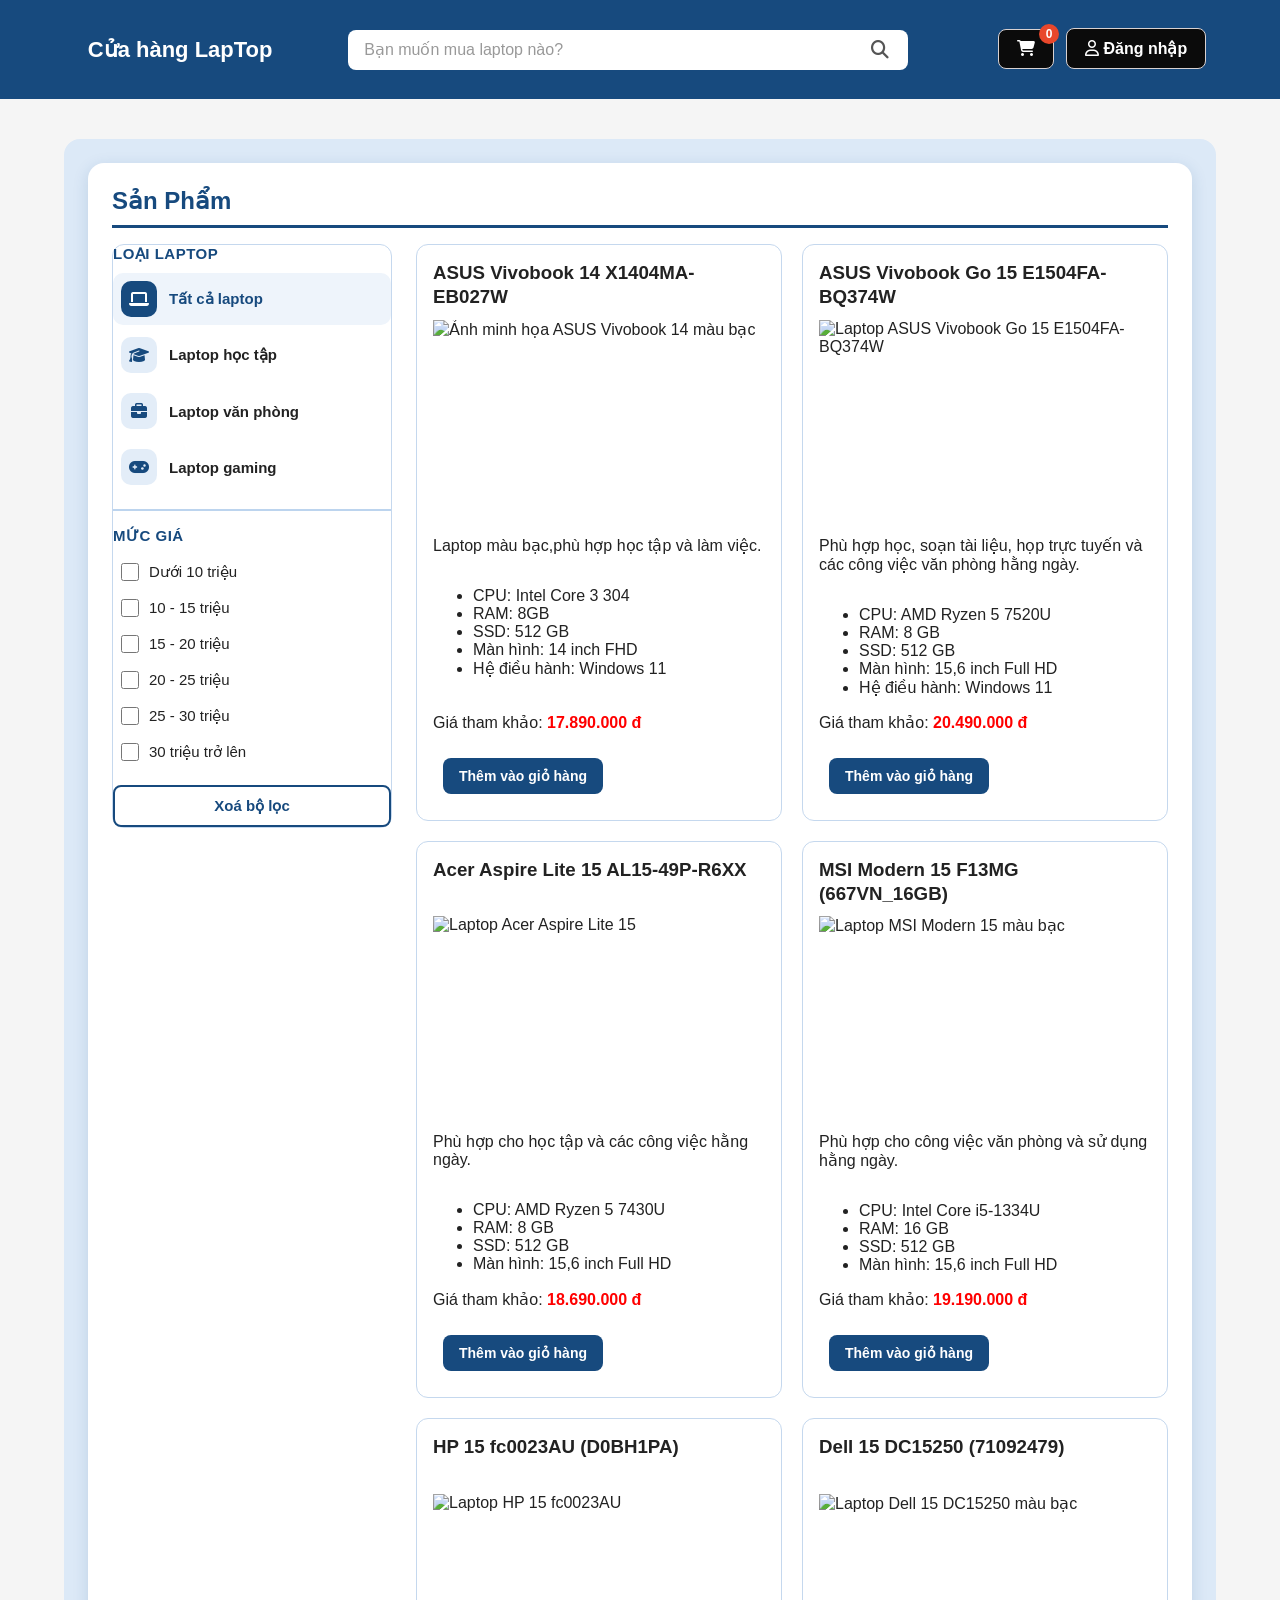
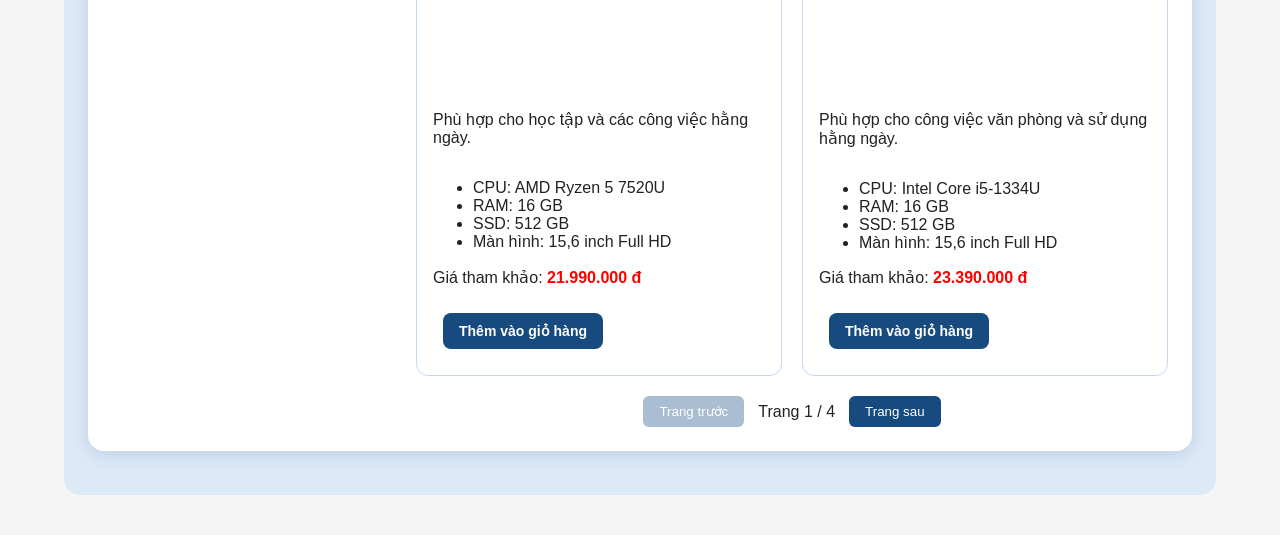
==== index.html @ d493afa9 "Add files via upload" ====
<!DOCTYPE html>
<html lang="vi">

<head>
    <meta charset="UTF-8">
    <meta name="viewport" content="width=device-width, initial-scale=1.0">
    <title>LapTop Shop</title>
    <link rel="stylesheet" href="style.css">
    <link rel="stylesheet" href="https://cdnjs.cloudflare.com/ajax/libs/font-awesome/6.5.1/css/all.min.css">
    <link rel="preconnect" href="https://fonts.googleapis.com">
    <link rel="preconnect" href="https://fonts.gstatic.com" crossorigin>
    <link href="https://fonts.googleapis.com/css2?family=Noto+Sans:ital,wght@0,100..900;1,100..900&display=swap"
        rel="stylesheet">
    <script src="Product.js" defer></script>
    <script src="script.js" defer></script>
    <script src="giohang.js" defer></script>
    <script src="account.js" defer></script>
</head>

<body>
    <header><!--Phần đầu trang-->
        <a href="index.html" class="logo">
            <h1>Cửa hàng LapTop</h1>
        </a>

        <div class="tim-kiem-dau-trang">
            <input type="search" id="ten-laptop" name="q" form="tim-kiem" aria-label="Tên laptop"
                placeholder="Bạn muốn mua laptop nào?">
            <button type="submit" form="tim-kiem" aria-label="Tìm kiếm">
                <i class="fa-solid fa-magnifying-glass"></i>
            </button>
        </div>

        <div class="lien-ket-header">
            <a class="nut-header nut-gio-hang" aria-label="Xem giỏ hàng">
                <i class="fa-solid fa-cart-shopping"></i>
                <span class="so-luong">0</span>

            </a>

            <a href="#signin_tab" class="nut-header login/register" id="sign-in">
                <i class="fa-regular fa-user"></i>
                <span>Đăng nhập</span>
            </a>
            <a class="nut-header" id="accountBtn" style="display: none;">
                <i class="fa-regular fa-user"></i>
                <span id="infoName"></span>
                <ul>
                    <li id="infoBtn" onclick="location.assign('#account')">Thông tin tài khoản</li>
                    <li id="historyBuyBtn" onclick="location.assign('#history')">Lịch sử mua hàng</li>
                    <li id="sign-out">Đăng xuất</li>
                </ul>
            </a>
        </div>
        <div class="account_tab" id="signin_tab" style="display: none;">
            <div style="background-color: white; border: solid white; border-radius: 15px; width: 600px;padding: 50px;">
                <p style="font-size:60px;font-weight: bold;color: black;">Đăng nhập
                    <button class="closeBtn" type="button">X</button>
                </p>
                <form>
                    <input type="text" id="user1" placeholder="Tên đăng nhập"
                        style="width:240px;height: 40px;border: solid black 1px; border-radius: 5px;font-size: 15px;"><br><br>
                    <input type="password" id="pass1" placeholder="Mật khẩu"
                        style="width:240px;height: 40px;border: solid black 1px; border-radius: 5px;font-size: 15px;"><br><br><br>
                    <input type="button" value="Đăng nhập" id="signin_Btn"
                        style="width: 200px;height:50px; background-color: #174a7e;border: solid #174a7e 2px;border-radius: 10px;font-size: 35px;color: white;"><br><br>
                    <p style="color: black;">Chưa có tài khoản? <a style="color: #174a7e;text-decoration: none;"
                            href="#signup_tab">Đăng ký</a>.</p>
                </form>
            </div>
        </div>
        <div class="account_tab" id="signup_tab" style="display: none;">
            <div
                style="background-color: white; border: solid white ; border-radius: 15px; width: 600px;padding: 50px;">
                <p style="font-size:60px;font-weight: bold;color: black;">Đăng ký
                    <button class="closeBtn" type="button">X</button>
                </p>
                <form>
                    <input type="text" id="user" placeholder="Tên đăng nhập"
                        style="height: 40px;width: 240px;border:solid black 1px;border-radius:5px;font-size: 15px;">
                    <br><br>
                    <input type="text" id="email" placeholder="Địa chỉ email"
                        style="width:240px;height: 40px;border: solid black 1px; border-radius: 5px;font-size: 15px;"><br><br>
                    <input type="text" id="address" placeholder="Địa chỉ"
                        style="width:240px;height: 40px;border: solid black 1px; border-radius: 5px;font-size: 15px;"><br><br>
                    <input type="password" id="pass" placeholder="Mật khẩu"
                        style="height: 40px;width: 240px;border:solid black 1px;border-radius:5px;font-size: 15px;"><br><br><br>
                    <input type="button" value="Đăng ký" id="signup_Btn"
                        style="width: 200px;height:50px; font-size: 35px;color: white; background-color: #174a7e; border: #174a7e; border-radius: 10px;"><br><br>
                    <p style="color: black;">Đã có tài khoản? <a style="color: #174a7e;text-decoration: none;"
                            href="#signin_tab">Đăng nhập</a>.</p>
                </form>
            </div>
        </div>
        <div class="account_tab" id="check_pass" style="display: none;">
            <div style="background-color: white; border: solid white; border-radius: 15px; width: 600px;padding: 50px;">
                <form style="display: flex; justify-content: center;gap: 5px;">
                    <input type="password" id="old_pass" placeholder="Mật khẩu cũ"
                        style="width:240px;height: 50px;border: solid black 2px; border-radius: 8px;font-size: 15px;"><br><br>
                    <input type="password" id="new_pass" placeholder="Mật khẩu mới"
                        style="width:240px;height: 50px;border: solid black 2px; border-radius: 8px;font-size: 15px;"><br><br>
                    <img style="height: 50px;width: 50px; border: black solid 2px; border-radius: 8px;"
                        src="icon/save.svg" alt="k co hinh" class="saveInfo1">
                    <button class="closeBtn" type="button"
                        style="border: black solid 2px; border-radius: 8px;width: 53px; height: 53px;">X</button>
                </form>
            </div>
        </div>
    </header>
    <main>
        <section id="san-pham">
            <h2>Sản Phẩm</h2>
            <form id="tim-kiem">
                <h3 class="tieu-de-loc">Loại laptop</h3>
                <div class="danh-muc-loai">
                    <label class="muc-loai">
                        <input type="radio" name="loai-laptop" value="" checked>
                        <span class="icon-loai"><i class="fa-solid fa-laptop"></i></span>
                        <span>Tất cả laptop</span>
                    </label>
                    <label class="muc-loai">
                        <input type="radio" name="loai-laptop" value="hoc-tap">
                        <span class="icon-loai"><i class="fa-solid fa-graduation-cap"></i></span>
                        <span>Laptop học tập</span>
                    </label>
                    <label class="muc-loai">
                        <input type="radio" name="loai-laptop" value="van-phong">
                        <span class="icon-loai"><i class="fa-solid fa-briefcase"></i></span>
                        <span>Laptop văn phòng</span>
                    </label>
                    <label class="muc-loai">
                        <input type="radio" name="loai-laptop" value="gaming">
                        <span class="icon-loai"><i class="fa-solid fa-gamepad"></i></span>
                        <span>Laptop gaming</span>
                    </label>
                </div>

                <hr class="duong-ke">

                <h3 class="tieu-de-loc">Mức giá</h3>
                <div class="danh-sach-gia">
                    <label class="muc-gia">
                        <input type="checkbox" name="gia" data-tu="0" data-den="10000000">
                        Dưới 10 triệu
                    </label>
                    <label class="muc-gia">
                        <input type="checkbox" name="gia" data-tu="10000000" data-den="15000000">
                        10 - 15 triệu
                    </label>
                    <label class="muc-gia">
                        <input type="checkbox" name="gia" data-tu="15000000" data-den="20000000">
                        15 - 20 triệu
                    </label>
                    <label class="muc-gia">
                        <input type="checkbox" name="gia" data-tu="20000000" data-den="25000000">
                        20 - 25 triệu
                    </label>
                    <label class="muc-gia">
                        <input type="checkbox" name="gia" data-tu="25000000" data-den="30000000">
                        25 - 30 triệu
                    </label>
                    <label class="muc-gia">
                        <input type="checkbox" name="gia" data-tu="30000000" data-den="">
                        30 triệu trở lên
                    </label>
                </div>

                <button class="timkiem1" type="button" id="xoa-bo-loc">Xoá bộ lọc</button>
            </form>
            <p id="khong-tim-thay" hidden>Không tìm thấy laptop phù hợp</p>
            <div id="danh-sach-san-pham">
                <article id="sp-1" data-id="1" data-loai="hoc-tap" data-hang="ASUS" data-gia="17890000"
                    data-soluong="10">
                    <h3>ASUS Vivobook 14 X1404MA-EB027W</h3>
                    <img src="images/vivobook14.jpn.webp" alt="Ảnh minh họa ASUS Vivobook 14 màu bạc" width="240">
                    <p>Laptop màu bạc,phù hợp học tập và làm việc.</p>
                    <ul>
                        <li>CPU: Intel Core 3 304</li>
                        <li>RAM: 8GB</li>
                        <li>SSD: 512 GB</li>
                        <li>Màn hình: 14 inch FHD</li>
                        <li>Hệ điều hành: Windows 11</li>
                    </ul>
                    <p>Giá tham khảo: <strong>17.890.000 đ</strong></p>
                    <div style="margin:10px">
                        <button type="button" class="them-vao-gio" data-id="1" data-ma="X1404MA-EB027W">
                            Thêm vào giỏ hàng
                        </button>
                    </div>
                </article>
                <article id="sp-2" data-id="2" data-loai="van-phong" data-hang="ASUS" data-gia="20490000"
                    data-soluong="10">
                    <h3>ASUS Vivobook Go 15 E1504FA-BQ374W</h3>
                    <img src="images/vivobook-go-15.webp" alt="Laptop ASUS Vivobook Go 15 E1504FA-BQ374W" width="240">
                    <p>Phù hợp học, soạn tài liệu, họp trực tuyến và các công việc văn phòng hằng ngày.</p>
                    <ul>
                        <li>CPU: AMD Ryzen 5 7520U</li>
                        <li>RAM: 8 GB</li>
                        <li>SSD: 512 GB</li>
                        <li>Màn hình: 15,6 inch Full HD</li>
                        <li>Hệ điều hành: Windows 11</li>
                    </ul>
                    <p>Giá tham khảo: <strong>20.490.000 đ</strong></p>
                    <div style="margin:10px">
                        <button type="button" class="them-vao-gio" data-id="2" data-ma="E1504FA-BQ374W">
                            Thêm vào giỏ hàng
                        </button>
                    </div>
                </article>
                <article id="sp-3" data-id="3" data-loai="hoc-tap" data-hang="Acer" data-gia="18690000"
                    data-soluong="10">
                    <h3>Acer Aspire Lite 15 AL15-49P-R6XX</h3>
                    <img src="images/acer-aspire-lite-15.webp" alt="Laptop Acer Aspire Lite 15" width="240">
                    <p>Phù hợp cho học tập và các công việc hằng ngày.</p>
                    <ul>
                        <li>CPU: AMD Ryzen 5 7430U</li>
                        <li>RAM: 8 GB</li>
                        <li>SSD: 512 GB</li>
                        <li>Màn hình: 15,6 inch Full HD</li>
                    </ul>
                    <p>Giá tham khảo: <strong style="color: red;">18.690.000 đ</strong></p>
                    <div style="margin:10px">
                        <button type="button" class="them-vao-gio" data-id="3" data-ma="NX.DRZSV.002">
                            Thêm vào giỏ hàng
                        </button>
                    </div>
                </article>
                <article id="sp-4" data-id="4" data-loai="van-phong" data-hang="MSI" data-gia="19190000"
                    data-soluong="10">
                    <h3>MSI Modern 15 F13MG (667VN_16GB)</h3>
                    <img src="images/shopping.webp" alt="Laptop MSI Modern 15 màu bạc" width="240">
                    <p>Phù hợp cho công việc văn phòng và sử dụng hằng ngày.</p>
                    <ul>
                        <li>CPU: Intel Core i5-1334U</li>
                        <li>RAM: 16 GB</li>
                        <li>SSD: 512 GB</li>
                        <li>Màn hình: 15,6 inch Full HD</li>
                    </ul>
                    <p>Giá tham khảo: <strong style="color: red;">19.190.000 đ</strong></p>
                    <div style="margin:10px">
                        <button type="button" class="them-vao-gio" data-id="4" data-ma="667VN_16GB">
                            Thêm vào giỏ hàng
                        </button>
                    </div>
                </article>
                <article id="sp-5" data-id="5" data-loai="hoc-tap" data-hang="HP" data-gia="21990000" data-soluong="10">
                    <h3>HP 15 fc0023AU (D0BH1PA)</h3>
                    <img src="images/hp-15-fc0023au.jpg" alt="Laptop HP 15 fc0023AU" width="240">
                    <p>Phù hợp cho học tập và các công việc hằng ngày.</p>
                    <ul>
                        <li>CPU: AMD Ryzen 5 7520U</li>
                        <li>RAM: 16 GB</li>
                        <li>SSD: 512 GB</li>
                        <li>Màn hình: 15,6 inch Full HD</li>
                    </ul>
                    <p>Giá tham khảo: <strong style="color: red;">21.990.000 đ</strong></p>
                    <div style="margin:10px">
                        <button type="button" class="them-vao-gio" data-id="5" data-ma="D0BH1PA">
                            Thêm vào giỏ hàng
                        </button>
                    </div>
                </article>
                <article id="sp-6" data-id="6" data-loai="van-phong" data-hang="Dell" data-gia="23390000"
                    data-soluong="10">
                    <h3>Dell 15 DC15250 (71092479)</h3>
                    <img src="images/dell-15-dc15250.jpg" alt="Laptop Dell 15 DC15250 màu bạc" width="240">
                    <p>Phù hợp cho công việc văn phòng và sử dụng hằng ngày.</p>
                    <ul>
                        <li>CPU: Intel Core i5-1334U</li>
                        <li>RAM: 16 GB</li>
                        <li>SSD: 512 GB</li>
                        <li>Màn hình: 15,6 inch Full HD</li>
                    </ul>
                    <p>Giá tham khảo: <strong style="color: red;">23.390.000 đ</strong></p>
                    <div style="margin:10px">
                        <button type="button" class="them-vao-gio" data-id="6" data-ma="71092479">
                            Thêm vào giỏ hàng
                        </button>
                    </div>
                </article>
                <article id="sp-7" data-id="7" data-loai="gaming" data-hang="HP" data-gia="43990000" data-soluong="10">
                    <h3>HP Victus 16-s0138AX 9Q985PA</h3>
                    <img src="images/1072101127_laptop_hp_victus_16_s0138ax_9q985pa__1_.jpg"
                        alt="Laptop HP Victus 16-s0138AX 9Q985PA" width="240">
                    <p>Laptop gaming, card đồ họa NVIDIA GeForce RTX 4070, màn hình 144 Hz.</p>
                    <ul>
                        <li>CPU: AMD Ryzen 7-7840HS</li>
                        <li>RAM: 32GB</li>
                        <li>SSD: 512GB</li>
                        <li>Card đồ họa: NVIDIA GeForce RTX 4070</li>
                        <li>Màn hình: 16.1 inch, 144 Hz</li>
                    </ul>
                    <p>Giá tham khảo: <strong style="color: red;">43.990.000 đ</strong></p>
                    <div style="margin:10px">
                        <button type="button" class="them-vao-gio" data-id="7" data-ma="9Q985PA">
                            Thêm vào giỏ hàng
                        </button>
                    </div>
                </article>
                <article id="sp-8" data-id="8" data-loai="gaming" data-hang="HP" data-gia="39790000" data-soluong="10">
                    <h3>HP OMEN 16-am0178TX BX8Y4PA</h3>
                    <img src="images/1072101126_laptop_hp_omen_16_am0178tx_bx8y4pa__1_.jpg"
                        alt="Laptop HP OMEN 16-am0178TX BX8Y4PA" width="240">
                    <p>Laptop gaming, card đồ họa NVIDIA GeForce RTX 5060, màn hình 165 Hz.</p>
                    <ul>
                        <li>CPU: Intel Core Ultra 5 225H</li>
                        <li>RAM: 16GB</li>
                        <li>SSD: 512GB</li>
                        <li>Card đồ họa: NVIDIA GeForce RTX 5060</li>
                        <li>Màn hình: 16.0 inch, 165 Hz</li>
                    </ul>
                    <p>Giá tham khảo: <strong style="color: red;">39.790.000 đ</strong></p>
                    <div style="margin:10px">
                        <button type="button" class="them-vao-gio" data-id="8" data-ma="BX8Y4PA">
                            Thêm vào giỏ hàng
                        </button>
                    </div>
                </article>
                <article id="sp-9" data-id="9" data-loai="gaming" data-hang="HP" data-gia="33990000" data-soluong="10">
                    <h3>HP Victus 16-s1142AX AZ0C7PA</h3>
                    <img src="images/1072101122_laptop_hp_victus_16_s1142ax_az0c7pa__1_.jpg"
                        alt="Laptop HP Victus 16-s1142AX AZ0C7PA" width="240">
                    <p>Laptop gaming, card đồ họa NVIDIA GeForce RTX 4060, màn hình 165 Hz.</p>
                    <ul>
                        <li>CPU: AMD Ryzen 7 8845HS</li>
                        <li>RAM: 16GB</li>
                        <li>SSD: 512GB</li>
                        <li>Card đồ họa: NVIDIA GeForce RTX 4060</li>
                        <li>Màn hình: 16.1 inch, 165 Hz</li>
                    </ul>
                    <p>Giá tham khảo: <strong style="color: red;">33.990.000 đ</strong></p>
                    <div style="margin:10px">
                        <button type="button" class="them-vao-gio" data-id="9" data-ma="AZ0C7PA">
                            Thêm vào giỏ hàng
                        </button>
                    </div>
                </article>
                <article id="sp-10" data-id="10" data-loai="gaming" data-hang="Acer" data-gia="33990000"
                    data-soluong="10">
                    <h3>Acer Gaming Aspire 7 A715-59G-53RH</h3>
                    <img src="images/1072101102_laptop_acer_gaming_aspire_7_a715_59g_53rh_nh_dv0sv_001__1_.jpg"
                        alt="Laptop Acer Gaming Aspire 7 A715-59G-53RH" width="240">
                    <p>Laptop gaming, card đồ họa NVIDIA GeForce RTX 4050, màn hình 144 Hz.</p>
                    <ul>
                        <li>CPU: Intel Core 5 processor 210H</li>
                        <li>RAM: 16GB</li>
                        <li>SSD: 512GB</li>
                        <li>Card đồ họa: NVIDIA GeForce RTX 4050</li>
                        <li>Màn hình: 15.6 inch, 144 Hz</li>
                    </ul>
                    <p>Giá tham khảo: <strong style="color: red;">33.990.000 đ</strong></p>
                    <div style="margin:10px">
                        <button type="button" class="them-vao-gio" data-id="10" data-ma="A715-59G-53RH">
                            Thêm vào giỏ hàng
                        </button>
                    </div>
                </article>
                <article id="sp-11" data-id="11" data-loai="gaming" data-hang="ASUS" data-gia="156990000"
                    data-soluong="10">
                    <h3>ASUS ROG Zephyrus G16 GU606AX-TB042WS</h3>
                    <img src="./images/1072100749_laptop_asus_rog_zephyrus_g16_gu606ax_tb042ws__10_.png"
                        alt="Laptop ASUS ROG Zephyrus G16 GU606AX-TB042WS" width="240">
                    <p>Laptop gaming, card đồ họa NVIDIA GeForce RTX 5090, màn hình 240 Hz.</p>
                    <ul>
                        <li>CPU: Intel Core Ultra 9 386H</li>
                        <li>RAM: 64GB</li>
                        <li>SSD: 2TB</li>
                        <li>Card đồ họa: NVIDIA GeForce RTX 5090</li>
                        <li>Màn hình: 16 inch, 240 Hz</li>
                    </ul>
                    <p>Giá tham khảo: <strong style="color: red;">156.990.000 đ</strong></p>
                    <div style="margin:10px">
                        <button type="button" class="them-vao-gio" data-id="11" data-ma="GU606AX-TB042WS">
                            Thêm vào giỏ hàng
                        </button>
                    </div>
                </article>
                <article id="sp-12" data-id="12" data-loai="gaming" data-hang="Gigabyte" data-gia="39990000"
                    data-soluong="10">
                    <h3>Gigabyte GAMING A16 CVHI3VNC94SH</h3>
                    <img src="images/1072100978_laptop_gigabyte_gaming_a16_cvhi3vnc94sh__4_.png"
                        alt="Laptop Gigabyte GAMING A16 CVHI3VNC94SH" width="240">
                    <p>Laptop gaming, card đồ họa NVIDIA GeForce RTX 5060, màn hình 165 Hz.</p>
                    <ul>
                        <li>CPU: Intel Core i7-13620H</li>
                        <li>RAM: 16GB</li>
                        <li>SSD: 1TB</li>
                        <li>Card đồ họa: NVIDIA GeForce RTX 5060</li>
                        <li>Màn hình: 16 inch, 165 Hz</li>
                    </ul>
                    <p>Giá tham khảo: <strong style="color: red;">39.990.000 đ</strong></p>
                    <div style="margin:10px">
                        <button type="button" class="them-vao-gio" data-id="12" data-ma="CVHI3VNC94SH">
                            Thêm vào giỏ hàng
                        </button>
                    </div>
                </article>
                <article id="sp-13" data-id="13" data-loai="van-phong" data-hang="MSI" data-gia="11290000"
                    data-soluong="10">
                    <h3>MSI Modern 14 C7M-221VN</h3>
                    <img src="images/2023_8_14_638276090577856519_msiI-modern-14-c7m-221vn-r7-7730u-1.webp"
                        alt="Laptop MSI Modern 14 C7M-221VN" width="240">
                    <p>Laptop văn phòng, RAM 8 GB, SSD 512 GB, màn hình 14.0 inch.</p>
                    <ul>
                        <li>CPU: AMD Ryzen 7 7730U</li>
                        <li>RAM: 8GB</li>
                        <li>SSD: 512GB</li>
                        <li>Màn hình: 14.0 inch, 60 Hz</li>
                    </ul>
                    <p>Giá tham khảo: <strong style="color: red;">11.290.000 đ</strong></p>
                    <div style="margin:10px">
                        <button type="button" class="them-vao-gio" data-id="13" data-ma="C7M-221VN">
                            Thêm vào giỏ hàng
                        </button>
                    </div>
                </article>
                <article id="sp-14" data-id="14" data-loai="van-phong" data-hang="MSI" data-gia="17790000"
                    data-soluong="10">
                    <h3>MSI Modern 15 F13MG 667VN</h3>
                    <img src="images/1072100858_laptop_msi_modern_15_f13mg_667vn__2_.png"
                        alt="Laptop MSI Modern 15 F13MG 667VN" width="240">
                    <p>Laptop văn phòng, RAM 8 GB, SSD 512 GB, màn hình 15.6 inch.</p>
                    <ul>
                        <li>CPU: Intel Core i5-1334U</li>
                        <li>RAM: 8GB</li>
                        <li>SSD: 512GB</li>
                        <li>Màn hình: 15.6 inch</li>
                    </ul>
                    <p>Giá tham khảo: <strong style="color: red;">17.790.000 đ</strong></p>
                    <div style="margin:10px">
                        <button type="button" class="them-vao-gio" data-id="14" data-ma="667VN">
                            Thêm vào giỏ hàng
                        </button>
                    </div>
                </article>
                <article id="sp-15" data-id="15" data-loai="van-phong" data-hang="Lenovo" data-gia="22990000"
                    data-soluong="10">
                    <h3>Lenovo V15 G5 IRL 83HF00BSVA</h3>
                    <img src="images/1072100980_laptop_lenovo_v15_g5_irl_83hf00bsva.png"
                        alt="Laptop Lenovo V15 G5 IRL 83HF00BSVA" width="240">
                    <p>Laptop văn phòng, RAM 16 GB, SSD 512 GB, màn hình 15.6 inch.</p>
                    <ul>
                        <li>CPU: Intel Core i5-13420H</li>
                        <li>RAM: 16GB</li>
                        <li>SSD: 512GB</li>
                        <li>Màn hình: 15.6 inch</li>
                    </ul>
                    <p>Giá tham khảo: <strong style="color: red;">22.990.000 đ</strong></p>
                    <div style="margin:10px">
                        <button type="button" class="them-vao-gio" data-id="15" data-ma="83HF00BSVA">
                            Thêm vào giỏ hàng
                        </button>
                    </div>
                </article>
                <article id="sp-16" data-id="16" data-loai="van-phong" data-hang="Dell" data-gia="26490000"
                    data-soluong="10">
                    <h3>Dell 16 DC16250-71092481</h3>
                    <img src="images/1072101018_laptop_dell_16_dc16250_71092481__1_.jpg"
                        alt="Laptop Dell 16 DC16250-71092481" width="240">
                    <p>Laptop văn phòng, RAM 16 GB, SSD 1 TB, màn hình 16.0 inch.</p>
                    <ul>
                        <li>CPU: Intel Core 5 120U</li>
                        <li>RAM: 16GB</li>
                        <li>SSD: 1TB</li>
                        <li>Màn hình: 16.0 inch, 60 Hz</li>
                    </ul>
                    <p>Giá tham khảo: <strong style="color: red;">26.490.000 đ</strong></p>
                    <div style="margin:10px">
                        <button type="button" class="them-vao-gio" data-id="16" data-ma="DC16250-71092481">
                            Thêm vào giỏ hàng
                        </button>
                    </div>
                </article>
                <article id="sp-17" data-id="17" data-loai="gaming" data-hang="ASUS" data-gia="28990000"
                    data-soluong="10">
                    <h3>ASUS TUF Gaming A15 FA506NCG</h3>
                    <img src="images/1072101022_laptop_asus_tuf_gaming_a15_fa506ncg_hn329w__1_.jpg"
                        alt="Laptop ASUS TUF Gaming A15 FA506NCG" width="240">
                    <p>Laptop gaming, card đồ họa NVIDIA GeForce RTX 3050, màn hình 144 Hz.</p>
                    <ul>
                        <li>CPU: AMD Ryzen 7 8845HS</li>
                        <li>RAM: 16GB</li>
                        <li>SSD: 512GB</li>
                        <li>Card đồ họa: NVIDIA GeForce RTX 3050</li>
                        <li>Màn hình: 15.6 inch, 144 Hz</li>
                    </ul>
                    <p>Giá tham khảo: <strong style="color: red;">28.990.000 đ</strong></p>
                    <div style="margin:10px">
                        <button type="button" class="them-vao-gio" data-id="17" data-ma="FA506NCG">
                            Thêm vào giỏ hàng
                        </button>
                    </div>
                </article>
                <article id="sp-18" data-id="18" data-loai="gaming" data-hang="Acer" data-gia="29990000"
                    data-soluong="10">
                    <h3>Acer Nitro ProPanel ANV15-42-R0QM</h3>
                    <img src="images/1072101096_laptop_acer_nitro_propanel_anv15_42_r0qm_nh_qudsv_001__1_.jpg"
                        alt="Laptop Acer Nitro ProPanel ANV15-42-R0QM" width="240">
                    <p>Laptop gaming, card đồ họa NVIDIA GeForce RTX 3050, màn hình 180 Hz.</p>
                    <ul>
                        <li>CPU: AMD Ryzen 5 7640HS</li>
                        <li>RAM: 16GB</li>
                        <li>SSD: 512GB</li>
                        <li>Card đồ họa: NVIDIA GeForce RTX 3050</li>
                        <li>Màn hình: 15.6 inch, 180 Hz</li>
                    </ul>
                    <p>Giá tham khảo: <strong>29.990.000 đ</strong></p>
                    <div style="margin:10px">
                        <button type="button" class="them-vao-gio" data-id="18" data-ma="ANV15-42-R0QM">
                            Thêm vào giỏ hàng
                        </button>
                    </div>
                </article>
                <article id="sp-19" data-id="19" data-loai="gaming" data-hang="Lenovo" data-gia="52990000"
                    data-soluong="10">
                    <h3>Lenovo LOQ 15IRX10 83JE01N4VN</h3>
                    <img src="images/1072101094_laptop_lenovo_loq_15irx10_83je01n4vn__1_.jpg"
                        alt="Laptop Lenovo LOQ 15IRX10 83JE01N4VN" width="240">
                    <p>Laptop gaming, card đồ họa NVIDIA GeForce RTX 5050, màn hình 144 Hz.</p>
                    <ul>
                        <li>CPU: Intel Core i7-14650HX</li>
                        <li>RAM: 16GB</li>
                        <li>SSD: 512GB</li>
                        <li>Card đồ họa: NVIDIA GeForce RTX 5050</li>
                        <li>Màn hình: 15.6 inch, 144 Hz</li>
                    </ul>
                    <p>Giá tham khảo: <strong>52.990.000 đ</strong></p>
                    <div style="margin:10px">
                        <button type="button" class="them-vao-gio" data-id="19" data-ma="83JE01N4VN">
                            Thêm vào giỏ hàng
                        </button>
                    </div>
                </article>
                <article id="sp-20" data-id="20" data-loai="gaming" data-hang="MSI" data-gia="27690000"
                    data-soluong="10">
                    <h3>MSI Katana 15 B13UDXK</h3>
                    <img src="images/1072101078_laptop_msi_katana_15_b13udxk_2412vn__1_.jpg"
                        alt="Laptop MSI Katana 15 B13UDXK" width="240">
                    <p>Laptop gaming, card đồ họa NVIDIA GeForce RTX 3050, màn hình 144 Hz.</p>
                    <ul>
                        <li>CPU: Intel Core i5-13420H</li>
                        <li>RAM: 8GB</li>
                        <li>SSD: 1TB</li>
                        <li>Card đồ họa: NVIDIA GeForce RTX 3050</li>
                        <li>Màn hình: 15.6 inch, 144 Hz</li>
                    </ul>
                    <p>Giá tham khảo: <strong>27.690.000 đ</strong></p>
                    <div style="margin:10px">
                        <button type="button" class="them-vao-gio" data-id="20" data-ma="B13UDXK">
                            Thêm vào giỏ hàng
                        </button>
                    </div>
                </article>
                <article id="sp-21" data-id="21" data-loai="gaming" data-hang="Acer" data-gia="31990000"
                    data-soluong="10">
                    <h3>Acer Gaming Nitro Lite 16 NL16-71G</h3>
                    <img src="images/1072101098_laptop_acer_gaming_nitro_lite_16_nl16_71g_71fn_nh_d5asv_003__1_.jpg"
                        alt="Laptop Acer Gaming Nitro Lite 16 NL16-71G" width="240">
                    <p>Laptop gaming, card đồ họa NVIDIA GeForce RTX 4050, màn hình 180 Hz.</p>
                    <ul>
                        <li>CPU: Intel Core i7-13620H</li>
                        <li>RAM: 16GB</li>
                        <li>SSD: 512GB</li>
                        <li>Card đồ họa: NVIDIA GeForce RTX 4050</li>
                        <li>Màn hình: 16 inch, 180 Hz</li>
                    </ul>
                    <p>Giá tham khảo: <strong>31.990.000 đ</strong></p>
                    <div style="margin:10px">
                        <button type="button" class="them-vao-gio" data-id="21" data-ma="NL16-71G">
                            Thêm vào giỏ hàng
                        </button>
                    </div>
                </article>
                <article id="sp-22" data-id="22" data-loai="gaming" data-hang="Lenovo" data-gia="25990000"
                    data-soluong="10">
                    <h3>Lenovo LOQ 15IRH11E 83Y9003VVN</h3>
                    <img src="images/1072101087_laptop_lenovo_loq_15irh11e_83y9003vvn__1_.jpg"
                        alt="Laptop Lenovo LOQ 15IRH11E 83Y9003VVN" width="240">
                    <p>Laptop gaming, card đồ họa NVIDIA GeForce RTX 3050, màn hình 165 Hz.</p>
                    <ul>
                        <li>CPU: Intel Core 5 205H</li>
                        <li>RAM: 8GB</li>
                        <li>SSD: 512GB</li>
                        <li>Card đồ họa: NVIDIA GeForce RTX 3050</li>
                        <li>Màn hình: 15.3 inch, 165 Hz</li>
                    </ul>
                    <p>Giá tham khảo: <strong>25.990.000 đ</strong></p>
                    <div style="margin:10px">
                        <button type="button" class="them-vao-gio" data-id="22" data-ma="83Y9003VVN">
                            Thêm vào giỏ hàng
                        </button>
                    </div>
                </article>
                <article id="sp-23" data-id="23" data-loai="van-phong" data-hang="ASUS" data-gia="15490000"
                    data-soluong="10">
                    <h3>ASUS ExpertBook P1503CVA-C3U08-50W</h3>
                    <img src="images/1072100970_laptop_asus_expertbook_p1503cva_c3u08_50w__2_.png"
                        alt="Laptop ASUS ExpertBook P1503CVA-C3U08-50W" width="240">
                    <p>Laptop văn phòng, RAM 8 GB, SSD 512 GB, màn hình 15.6 inch.</p>
                    <ul>
                        <li>CPU: Intel Core 3 Processor 100U 1.2 GHz</li>
                        <li>RAM: 8GB</li>
                        <li>SSD: 512GB</li>
                        <li>Màn hình: 15.6 inch, 60 Hz</li>
                    </ul>
                    <p>Giá tham khảo: <strong>15.490.000 đ</strong></p>
                    <div style="margin:10px">
                        <button type="button" class="them-vao-gio" data-id="23" data-ma="P1503CVA-C3U08-50W">
                            Thêm vào giỏ hàng
                        </button>
                    </div>
                </article>
                <article id="sp-24" data-id="24" data-loai="hoc-tap" data-hang="Acer" data-gia="22690000"
                    data-soluong="10">
                    <h3>Acer Aspire Go 14 AG14-72P-563L</h3>
                    <img src="images/1072100979_laptop_acer_aspire_go_14_ag14_72p_563l_nx_jsbsv_002__3_.png"
                        alt="Laptop Acer Aspire Go 14 AG14-72P-563L" width="240">
                    <p>Laptop học tập, RAM 16 GB, SSD 512 GB, màn hình 14 inch.</p>
                    <ul>
                        <li>CPU: Intel Core 5 processor 120U</li>
                        <li>RAM: 16GB</li>
                        <li>SSD: 512GB</li>
                        <li>Màn hình: 14 inch, 60 Hz</li>
                    </ul>
                    <p>Giá tham khảo: <strong>22.690.000 đ</strong></p>
                    <div style="margin:10px">
                        <button type="button" class="them-vao-gio" data-id="24" data-ma="AG14-72P-563L">
                            Thêm vào giỏ hàng
                        </button>
                    </div>
                </article>
            </div>
            <div id="phan-trang">
                <button type="button" id="trang-truoc">Trang trước</button>
                <span id="so-trang">Trang 1</span>
                <button type="button" id="trang-sau">Trang sau</button>
            </div>
        </section>
        <!-- Khung chi tiết sản phẩm -->
        <section id="chi-tiet-san-pham" class="chi-tiet-san-pham" hidden>
            <button type="button" class="quay-lai-danh-sach">
                <i class="fa-solid fa-arrow-left"></i> Quay về danh sách sản phẩm
            </button>
            <div class="product_info">

                <div class="chi-tiet-container">
                    <!-- Cột trái: Hình ảnh -->
                    <div class="chi-tiet-hinh">
                        <img id="ct-hinh" src="" alt="">
                    </div>

                    <!-- Cột phải: Thông tin -->
                    <div class="chi-tiet-thong-tin">
                        <h2 id="ct-ten"></h2>

                        <div class="gia-box">
                            <span class="gia-hien-tai" id="ct-gia"></span>
                        </div>

                        <div class="bao-hanh">
                            <span><i class="fa-solid fa-shield"></i> Bảo hành: 12 tháng</span>
                        </div>

                        <div class="mo-ta-ngan">
                            <h3>Mô tả sản phẩm</h3>
                            <p id="ct-mota"></p>
                        </div>

                        <!-- Số lượng -->
                        <div class="so-luong-box">
                            <label>Số lượng:</label>
                            <div class="so-luong-control">
                                <button type="button" id="giam-sl">−</button>
                                <input type="number" id="so-luong" value="1" min="1" max="10">
                                <button type="button" id="tang-sl">+</button>
                            </div>
                        </div>

                        <!-- Hai nút hành động -->
                        <div class="nhom-nut-hanh-dong">
                            <button type="button" class="them-vao-gio nut-them-gio" id="ct-them-gio" data-id=""
                                data-ma="">
                                <i class="fa-solid fa-cart-plus"></i> THÊM VÀO GIỎ HÀNG
                            </button>

                            <button type="button" class="nut-mua-ngay" id="buy" data-id="" data-ma="">
                                Mua ngay
                            </button>
                        </div>
                    </div>
                </div>
                <!-- Bảng thông số kỹ thuật -->
                <div class="thong-so-ky-thuat">
                    <h3>Thông số kỹ thuật chi tiết</h3>
                    <div class="bang-cuon">
                        <table>
                            <tbody id="ct-bang"></tbody>
                        </table>
                    </div>
                </div>
        </section>
        <!-- Gio hang -->
        <div class="cart_ui" hidden>
            <div class="top">
                <button type="button" class="tiep-tuc">← Quay về trang chủ </button>
                <h4 class="remove">Xóa toàn bộ giỏ hàng</h4>
            </div>

            <div id="cart-list"></div> <!-- JS đổ các dòng sản phẩm vào đây -->

            <div class="sumall">

                <span>Tổng tiền: <strong id="money">0 VNĐ</strong></span>
            </div>
        </div>
        <section id="account" hidden>
            <h1>Thông tin tài khoản</h1>
            <div>
                <form class="info-account">
                    <h3>Tên đăng nhập</h3>
                    <div class="elementInfo">
                        <input type="text" id="user_account" disabled>
                        <img style="height: 40px;width: 40px;border: black solid 2px; border-radius: 8px;"
                            src="icon/edit.svg" alt="k co hinh" id="edit_user">
                        <img style="height: 40px;width: 40px;border: black solid 2px; border-radius: 8px;"
                            src="icon/save.svg" alt="k co hinh" class="saveInfo">
                    </div>
                    <h3>Mật khẩu</h3>
                    <div class="elementInfo">
                        <input type="password" id="pass_account" disabled>
                        <img style="height: 40px;width: 40px;border: black solid 2px; border-radius: 8px;"
                            src="icon/edit.svg" alt="k co hinh" id="edit_pass">
                    </div>
                    <h3>Email</h3>
                    <div class="elementInfo">
                        <input type="text" id="email_account" disabled>
                        <img style="height: 40px;width: 40px;border: black solid 2px; border-radius: 8px;"
                            src="icon/edit.svg" alt="k co hinh" id="edit_email">
                        <img style="height: 40px;width: 40px;border: black solid 2px; border-radius: 8px;"
                            src="icon/save.svg" alt="k co hinh" class="saveInfo2">
                    </div>
                    <h3>Địa chỉ</h3>
                    <div class="elementInfo">
                        <input type="text" id="address_account" disabled>
                        <img style="height: 40px;width: 40px;border: black solid 2px; border-radius: 8px;"
                            src="icon/edit.svg" alt="k co hinh" id="edit_address">
                        <img style="height: 40px;width: 40px;border: black solid 2px; border-radius: 8px;"
                            src="icon/save.svg" alt="k co hinh" class="saveInfo3">
                    </div>
                </form>
            </div>
        </section>
        <section id="history" hidden>

        </section>
    </main>


</body>

</html>
---- style.css ----
html {
        scroll-padding-top: 90px;
    }

    body {
        margin: 0;
        align-items: center;
        font-family: 'Segoe UI', Tahoma, Geneva, Verdana, sans-serif;
        background-color: #F5F5F5;
        color: #222222;
    }

    /* ===== HEADER ===== */
    header {
        position: sticky;
        top: 0;
        z-index: 100;

        display: flex;
        flex-direction: row;
        align-items: center;
        justify-content: space-evenly;

        flex-wrap: nowrap;
        gap: 12px;
        background-color: #174a7e;
        color: white;
        padding: 14px 24px;
    }

    header .logo {
        color: white;
        text-decoration: none;
    }

    header .logo h1 {
        margin: 0;
        font-size: 22px;
        font-weight: 800;
        white-space: nowrap;
    }


    /* Thanh tìm kiếm */
    header .tim-kiem-dau-trang {
        display: flex;
        align-items: center;
        flex: 1;
        max-width: 560px;
        height: 10%;
        margin: 0;
        padding: 0 8px 0 16px;
        box-sizing: border-box;
        background-color: white;
        border-radius: 8px;
    }

    header .tim-kiem-dau-trang input {
        flex: 1;
        width: auto;
        min-width: 0;
        padding: 0;
        border: none;
        outline: none;
        background: transparent;
        font-family: inherit;
        font-size: 16px;
        color: #222222;
    }

    header .tim-kiem-dau-trang input::placeholder {
        color: #999999;
    }

    header .tim-kiem-dau-trang button {
        display: flex;
        align-items: center;
        justify-content: center;
        width: 40px;
        height: 40px;
        padding: 0;
        border: none;
        background: transparent;
        color: #555555;
        font-size: 18px;
        cursor: pointer;
    }

    header .tim-kiem-dau-trang button:hover {
        color: #174a7e;
    }

    /* Giỏ hàng + Đăng nhập */
    header .lien-ket-header {
        display: flex;
        align-items: center;
        gap: 12px;
        margin-bottom: 30px;
    }

    header .lien-ket-header .nut-header {
        display: block;
        gap: 10px;
        margin: 0;
        padding: 10px 18px;
        box-sizing: border-box;
        background-color: #0b0b0b;
        color: white;
        text-decoration: none;
        border-radius: 8px;
        font-size: 16px;
        font-weight: 600;
        white-space: nowrap;
    }

    header .lien-ket-header .nut-header:hover {
        background-color: #222222;
    }

    header .lien-ket-header .nut-gio-hang {
        padding: 10px 18px;
    }

    header .account {
        float: right;
        height: 100%;
    }

    header .account_tab {
        position: fixed;
        left: 0;
        top: 0;
        background-color: rgba(0, 0, 0, 0.5);
        justify-content: center;
        align-items: center;
        width: 100%;
        height: 100%;
        text-align: center;
        display: flex;
        z-index: 1000;
    }

    #accountBtn {
        position: relative;
        cursor: pointer;
    }

    #accountBtn ul {
        display: none;
        position: absolute;
        top: 100%;
        right: 0;
        margin: 0;
        padding: 8px 0;
        list-style: none;
        z-index: 200;
    }

    #accountBtn:hover ul {
        display: flex;
        flex-direction: column;
    }

    #accountBtn li {
        background-color: #0b0b0b;
        border-radius: 8px;
        padding: 8px 16px;
        white-space: nowrap;

    }

    #accountBtn li:hover {
        background-color: #222222;
    }

    #account:not([hidden]) {
        padding: 24px;
        background-color: white;
        box-sizing: border-box;
        border-radius: 16px;
    }

    #account>h1 {
        display: flex;
        justify-content: center;
    }

    #account>div {
        display: flex;
        justify-content: center;
    }

    #account form {
        display: flex;
        flex-direction: column;
        justify-content: center;

    }

    #account .elementInfo {
        display: flex;
        align-items: center;
        gap: 8px;
    }

    #account .elementInfo .saveInfo {
        display: none;
    }

    #account .elementInfo .saveInfo1 {
        display: none;
    }

    #account .elementInfo .saveInfo2 {
        display: none;
    }

    #account .elementInfo .saveInfo3 {
        display: none;
    }

    #account input {
        width: 400px;
        height: 40px;
        text-align: center;
        font-size: 15px;
    }

    .saveInfo1:hover {
        background-color: rgba(0, 0, 0, 0.2);
    }

    .info-account img:hover {
        background-color: rgba(0, 0, 0, 0.2);
    }


    /*Nút close loginbox*/
    .closeBtn {
        width: 50px;
        height: 50px;
        background-color: white;
        border: white solid 1px;
        float: right;
    }

    .closeBtn:hover {
        background-color: rgba(0, 0, 0, 0.3);
    }

    /* Phần Main */
    main {
        background-color: #dce9f7;
        width: 90%;
        max-width: 1300px;
        margin: 40px auto;
        /* cách header 40px, cách đáy 40px */
        padding: 24px;
        box-sizing: border-box;
        min-height: 60vh;
        border-radius: 16px;
    }

    main>section {
        max-width: none;
        margin: 0 0 20px;
    }

    #san-pham:not([hidden]) {
        padding: 24px;
        background-color: white;
        box-sizing: border-box;
        border-radius: 16px;
    }

    /* ----- Bố cục 2 cột: bộ lọc (trái) + danh sách (phải) ----- */
    /* Dùng :not([hidden]) để JS vẫn ẩn/hiện được section */
    #san-pham:not([hidden]) {
        display: grid;
        grid-template-columns: 280px 1fr;
        column-gap: 24px;
        align-items: start;
        border-radius: 16px;
        box-shadow: 0 4px 16px rgba(23, 74, 126, 0.15);
    }

    #san-pham>h2 {
        grid-column: 1 / -1;
        grid-row: 1;
        margin: 0 0 16px;
        padding-bottom: 10px;
        color: #174a7e;
        border-bottom: 3px solid #174a7e;
    }

    #san-pham>#tim-kiem {
        grid-column: 1;
        grid-row: 2 / span 3;
        position: sticky;
        top: 20px;
    }

    #san-pham>#khong-tim-thay {
        grid-column: 2;
        grid-row: 2;
        margin: 0 0 12px;
        padding: 12px 16px;
        background-color: #fff3cd;
        color: #7a5b00;
        border-radius: 8px;
    }

    #san-pham>#danh-sach-san-pham {
        grid-column: 2;
        grid-row: 3;
    }

    #san-pham>#phan-trang {
        grid-column: 2;
        grid-row: 4;
    }

    /* ----- Cột trái: bộ lọc ----- */
    #tim-kiem {

        background-color: white;
        border: 1px solid #c5d8ee;
        border-radius: 12px;
        box-sizing: border-box;
    }

    .tieu-de-loc {
        margin: 0 0 10px;
        font-size: 15px;
        color: #174a7e;
        text-transform: uppercase;
        letter-spacing: 0.5px;
    }

    /* Danh sách loại laptop */
    .danh-muc-loai {
        display: flex;
        flex-direction: column;
        gap: 4px;
    }

    .muc-loai {
        display: flex;
        align-items: center;
        gap: 12px;
        padding: 8px;
        border-radius: 10px;
        font-size: 15px;
        font-weight: 600;
        color: #222222;
        cursor: pointer;
        transition: background-color 0.2s;
    }

    .muc-loai:hover {
        background-color: #eef4fb;
    }

    /* Ẩn nút radio, dùng cả dòng làm nút chọn */
    .muc-loai input {
        position: absolute;
        opacity: 0;
        pointer-events: none;
    }

    .icon-loai {
        display: flex;
        align-items: center;
        justify-content: center;
        flex-shrink: 0;
        width: 36px;
        height: 36px;
        background-color: #e3edf8;
        color: #174a7e;
        border-radius: 10px;
        font-size: 16px;
        transition: background-color 0.2s, color 0.2s;
    }

    /* Mục đang được chọn */
    .muc-loai:has(input:checked) {
        background-color: #eef4fb;
        color: #174a7e;
    }

    .muc-loai:has(input:checked) .icon-loai {
        background-color: #174a7e;
        color: white;
    }

    .muc-loai:has(input:focus-visible) {
        outline: 2px solid #174a7e;
    }

    /* Đường kẻ xanh nhạt ở giữa */
    .duong-ke {
        height: 2px;
        margin: 16px 0;
        border: none;
        background-color: #bcd4ee;
    }

    /* Mức giá dạng checkbox */
    .danh-sach-gia {
        display: flex;
        flex-direction: column;
        gap: 2px;
    }

    .muc-gia {
        display: flex;
        align-items: center;
        gap: 10px;
        padding: 8px;
        border-radius: 8px;
        font-size: 15px;
        cursor: pointer;
    }

    .muc-gia:hover {
        background-color: #eef4fb;
    }

    .muc-gia input {
        width: 18px;
        height: 18px;
        margin: 0;
        accent-color: #174a7e;
        cursor: pointer;
    }

    #tim-kiem .timkiem1 {
        display: block;
        width: 100%;
        margin-top: 16px;
        padding: 10px;
        background-color: transparent;
        color: #174a7e;
        border: 2px solid #174a7e;
        border-radius: 8px;
        font-family: inherit;
        font-size: 15px;
        font-weight: 600;
        cursor: pointer;
    }

    #tim-kiem .timkiem1:hover {
        background-color: #174a7e;
        color: white;
    }

    /*  danh sách sản phẩm  */
    #danh-sach-san-pham {
        display: grid;
        grid-template-columns: repeat(auto-fill, minmax(230px, 1fr));
        gap: 16px;
    }

    #danh-sach-san-pham article {
        display: flex;
        flex-direction: column;
        margin: 0;
        padding: 16px;
        box-sizing: border-box;
        background-color: white;
        border: 1px solid #c5d8ee;
        border-radius: 12px;
        transition: box-shadow 0.2s;
        /* bỏ transform để thẻ không nhô lên */
    }

    #danh-sach-san-pham article[hidden] {
        display: none;
    }

    #danh-sach-san-pham article:hover {
        box-shadow: 0 6px 16px rgba(23, 74, 126, 0.25);
    }

    /* Đẩy nút "Thêm vào giỏ hàng" xuống đáy để các thẻ đều nhau */
    /* Lưới sản phẩm: các thẻ trên cùng một hàng cao bằng nhau */
    #danh-sach-san-pham {
        display: grid;
        grid-template-columns: repeat(auto-fill, minmax(260px, 1fr));
        gap: 20px;
        align-items: stretch;
    }

    /* Mỗi thẻ là một cột dọc */
    #danh-sach-san-pham article {
        display: flex;
        flex-direction: column;
        cursor: pointer;
    }

    /* Tên: chừa chỗ cho 2 dòng để ảnh bắt đầu cùng độ cao */
    #danh-sach-san-pham article h3 {
        min-height: 2.6em;
        line-height: 1.3;
        margin: 0 0 10px;
    }

    /* Ảnh: cùng một khung, không méo */
    #danh-sach-san-pham article img {
        width: 100%;
        height: 200px;
        object-fit: contain;
    }

    /* Dòng giá (thẻ <p> cuối cùng) bị đẩy xuống đáy -> các giá thẳng hàng */
    #danh-sach-san-pham article>p:last-of-type {
        margin-top: auto;
    }

    #danh-sach-san-pham article p strong {
        color: red;
    }

    .xem-chi-tiet {
        color: #174a7e;
        font-weight: 600;
    }

    /* ----- Nút dùng chung (danh sách + chi tiết) ----- */
    .them-vao-gio,
    .quay-lai-danh-sach {
        padding: 10px 16px;
        background-color: #174a7e;
        color: white;
        border: none;
        border-radius: 8px;
        font-family: inherit;
        font-size: 14px;
        font-weight: 600;
        cursor: pointer;
    }

    .them-vao-gio:hover,
    .quay-lai-danh-sach:hover {
        background-color: #0f3560;
    }

    /* ----- Phân trang ----- */
    #phan-trang:not([hidden]) {
        display: flex;
        align-items: center;
        justify-content: center;
        gap: 14px;
        margin-top: 20px;
    }

    #phan-trang button {
        padding: 8px 16px;
        background-color: #174a7e;
        color: white;
        border: none;
        border-radius: 6px;
        cursor: pointer;
    }

    #phan-trang button:disabled {
        background-color: #a9bdd3;
        cursor: not-allowed;
    }

    /* ----- Trang chi tiết: màu xanh cho bảng ----- */

    th {
        background-color: #e3edf8;
    }

    /* ----- Điện thoại / màn hình nhỏ: về 1 cột ----- */
    @media (max-width: 800px) {
        #san-pham:not([hidden]) {
            grid-template-columns: 1fr;
        }

        #san-pham>* {
            grid-column: 1;
            grid-row: auto;
        }

        #san-pham>#tim-kiem {
            position: static;
            margin-bottom: 16px;
        }
    }

    .o-tim-kiem button img {
        display: block;
        width: 22px;
        height: 22px;
    }

    .o-tim-kiem input {
        flex: 1;
        min-width: 0;
        width: auto;
        border: none;
        background: none;
        padding: 0;
        font-size: 16px;
    }

    .o-tim-kiem input::placeholder {
        color: #b8b8be;
    }

    /* Biểu tượng của mục lọc theo tiêu chí */
    #tim-kiem summary {
        display: flex;
        align-items: center;
        gap: 8px;
        list-style: none;
        cursor: pointer;
    }

    #tim-kiem summary::-webkit-details-marker {
        display: none;
    }

    #tim-kiem summary img {
        width: 18px;
        height: 18px;
    }

    .timkiem1 {
        border-radius: 5px;
    }

    .lien-ket-header {
        display: flex;
        justify-content: flex-end;
        flex-wrap: wrap;
        gap: 8px;
        position: relative;
        left: 14px;
        top: 14px;
    }

    .lien-ket-header a {
        color: rgb(56, 54, 54);
        text-decoration: none;
        border: 1px solid rgb(216, 209, 209);
        border-radius: 6px;
        padding: 6px 10px;
        background-color: white;
    }

    /* Chi tiet san pham */
    #chi-tiet-san-pham:not([hidden]) {
        padding: 28px 32px;
        background-color: white;
        border-radius: 16px;
        box-shadow: 0 4px 20px rgba(23, 74, 126, 0.12);
    }

    #chi-tiet-san-pham .quay-lai-danh-sach {
        display: inline-flex;
        align-items: center;
        gap: 8px;
        margin-bottom: 24px;
        padding: 10px 18px;
        background-color: #eef4fb;
        color: #174a7e;
        border: 1px solid #c5d8ee;
        border-radius: 8px;
        font-weight: 600;
        cursor: pointer;
        transition: all 0.2s;
    }

    #chi-tiet-san-pham .quay-lai-danh-sach:hover {
        background-color: #174a7e;
        color: white;
    }

    /* Layout 2 cột */
    .chi-tiet-container {
        display: grid;
        grid-template-columns: 1fr 1.1fr;
        gap: 40px;
        margin-bottom: 36px;
        align-items: start;
    }

    /* Cột hình */
    .chi-tiet-hinh {
        background: #f8fafc;
        border-radius: 16px;
        padding: 24px;
        text-align: center;
        border: 1px solid #e2e8f0;
    }

    .chi-tiet-hinh img {
        max-width: 100%;
        height: auto;
        max-height: 420px;
        object-fit: contain;
    }

    /* Cột thông tin */
    .chi-tiet-thong-tin h2 {
        margin: 0 0 16px;
        font-size: 22px;
        line-height: 1.4;
        color: #174a7e;
    }

    .gia-box {
        margin-bottom: 16px;
    }

    .gia-hien-tai {
        display: inline-block;
        font-size: 28px;
        font-weight: 600;
        color: #f7f7f7;
        background: linear-gradient(90deg, #FF5636, #fd4722);
        padding: 10px 20px;
        border-radius: 10px;
    }

    .bao-hanh {
        margin-bottom: 20px;
    }

    .bao-hanh span {
        display: inline-flex;
        align-items: center;
        gap: 8px;
        background: #FFC617;
        color: #000000;
        padding: 8px 14px;
        border-radius: 8px;
        font-size: 14px;
        font-weight: 600;
    }

    .mo-ta-ngan {
        margin-bottom: 24px;
    }

    .mo-ta-ngan h3 {
        margin: 0 0 8px;
        font-size: 16px;
        color: #174a7e;
    }

    .mo-ta-ngan p {
        margin: 0;
        color: #475569;
        line-height: 1.6;
    }

    /* Số lượng */
    .so-luong-box {
        display: flex;
        align-items: center;
        gap: 16px;
        margin-bottom: 24px;
    }

    .so-luong-box label {
        font-weight: 600;
        color: #334155;
    }

    .so-luong-control {
        display: flex;
        align-items: center;
        border: 1px solid #cbd5e1;
        border-radius: 8px;
        overflow: hidden;
    }

    .so-luong-control button {
        width: 40px;
        height: 40px;
        border: none;
        background: #f1f5f9;
        font-size: 18px;
        font-weight: 600;
        cursor: pointer;
        color: #174a7e;
    }

    .so-luong-control button:hover {
        background: #e2e8f0;
    }

    .so-luong-control input {
        width: 50px;
        height: 40px;
        border: none;
        text-align: center;
        font-size: 16px;
        font-weight: 600;
        outline: none;
    }

    /* Nút thêm vào giỏ */
    /* ===== Nhóm nút hành động ===== */
    .nhom-nut-hanh-dong {
        display: grid;
        grid-template-columns: 1fr 1fr;
        gap: 14px;
        margin-top: 8px;
    }

    /* Nút Thêm vào giỏ hàng */
    .nut-them-gio {
        display: flex;
        align-items: center;
        justify-content: center;
        gap: 8px;
        padding: 14px 16px;
        background-color: white !important;
        color: #174a7e !important;
        border: 2px solid #174a7e !important;
        border-radius: 10px !important;
        font-size: 15px !important;
        font-weight: 700 !important;
        cursor: pointer;
        transition: all 0.2s;
    }

    .nut-them-gio:hover {
        background-color: #eef4fb !important;
    }

    /* Nút Mua ngay */
    .nut-mua-ngay {
        display: flex;
        text-transform: uppercase;
        align-items: center;
        justify-content: center;
        padding: 14px 16px;
        background-color: #ff0037;
        color: white;
        border: none;
        border-radius: 10px;
        font-size: 15px;
        font-weight: 700;
        cursor: pointer;
        transition: background-color 0.2s;
    }

    .nut-mua-ngay:hover {
        background-color: #be123c;
    }

    .nut-dat-hang:hover {
        background: #0f3560 !important;
    }

    /* Bảng thông số */
    .thong-so-ky-thuat {
        background-color: #F5F5F5;
        width: 100%;
        border-top: 2px solid #e2e8f0;
        padding-top: 28px;
    }

    .thong-so-ky-thuat h3 {
        margin: 0 0 16px;
        color: #174a7e;
        font-size: 18px;
    }

    .bang-cuon {
        overflow-x: auto;
    }

    .bang-cuon table {
        width: 100%;
        border-collapse: collapse;
    }

    .bang-cuon th,
    .bang-cuon td {
        padding: 12px 16px;
        border: 1px solid #c5d8ee;
        text-align: left;
        vertical-align: top;
    }

    .bang-cuon th {
        width: 30%;
        background-color: #e3edf8;
        font-weight: 600;
        color: #174a7e;
    }

    /* Responsive */
    @media (max-width: 900px) {
        .chi-tiet-container {
            grid-template-columns: 1fr;
            gap: 28px;
        }

        .chi-tiet-hinh img {
            max-height: 320px;
        }
    }

    .bang-cuon {
        overflow-x: auto;
        margin: 12px 0 20px;
    }

    .bang-cuon table {
        width: 100%;
        border-collapse: collapse;
    }

    .bang-cuon th,
    .bang-cuon td {
        padding: 10px 12px;
        border: 1px solid #c5d8ee;
        text-align: left;
        vertical-align: top;
    }

    .bang-cuon th {
        width: 28%;
    }


    /* Phần giỏ hàng */
    /* mỗi dòng sản phẩm: ảnh | tên | đơn giá | số lượng | thành tiền | xóa */
    .top {
        display: flex;
        justify-content: space-between;
        align-items: center;
    }

    .top .tiep-tuc {
        padding: 10px 16px;
        background: #eef4fb;
        color: #174a7e;
        border: 1px solid #c5d8ee;
        border-radius: 8px;
        font-weight: 600;
        cursor: pointer;
    }

    .tiep-tuc:hover {
        transition: 0.2s;
        color: #eef4fb;
        background: #174a7e;
    }

    .top .remove {
        color: #FF5636;
        cursor: pointer;

    }

    .cart_ui .element {
        display: flex;
        align-items: center;
        gap: 16px;
        padding: 16px 20px;
        border-bottom: 1px solid #e3edf8;
    }

    /* các cột có độ rộng cố định */
    .cart_ui .icon {
        flex: 0 0 90px;
    }

    .cart_ui .price {
        flex: 0 0 150px;
        text-align: center;
    }

    .cart_ui .so-luong-control {
        flex: 0 0 130px;
        display: flex;
        justify-content: center;
    }

    .cart_ui .money {
        flex: 0 0 150px;
        text-align: center;
        font-weight: 700;
    }

    .cart_ui .trash {
        flex: 0 0 40px;
        text-align: center;
        cursor: pointer;
        color: #555;
    }

    /* cột tên chiếm phần còn lại */
    .cart_ui .namelaptop {
        flex: 1;
        min-width: 0;
    }

    .cart_ui .namelaptop strong {
        display: block;
        font-size: 15px;
        line-height: 1.4;
    }

    .cart_ui .namelaptop small {
        color: #6b7a8a;
    }

    .cart_ui .icon img {
        width: 80px;
        height: 60px;
        object-fit: contain;
    }

    .cart_ui .sumall {
        display: flex;
        justify-content: space-between;
        align-items: center;
        padding: 18px 20px;
        font-size: 17px;
        font-weight: 600;
    }

    .cart_ui .sumall strong {
        color: #E72405;
        font-size: 22px;
    }

    .cart-trong {
        padding: 40px;
        text-align: center;
        color: #6b7a8a;
    }


    .cart_ui .trash:hover {
        color: #e8472b;
    }

    @media (max-width: 700px) {
        .cart_ui .element {
            flex-wrap: wrap;
            /* cho phép xuống dòng */
        }

        .cart_ui .namelaptop {
            flex: 1 1 calc(100% - 110px);
            /* tên nằm cạnh ảnh */
        }

        .cart_ui .price,
        .cart_ui .thanh-tien {
            flex: 1 1 auto;
            text-align: left;
        }

        .cart_ui .so-luong-control {
            flex: 0 0 auto;
        }
    }

    /* số nhỏ màu đỏ trên biểu tượng giỏ hàng */
    header .nut-gio-hang {
        position: relative;
    }

    header .nut-gio-hang .so-luong {
        position: absolute;
        top: -6px;
        right: -6px;
        min-width: 20px;
        height: 20px;
        padding: 0 5px;
        box-sizing: border-box;
        background: #e8472b;
        color: white;
        border-radius: 10px;
        font-size: 12px;
        line-height: 20px;
        text-align: center;
    }
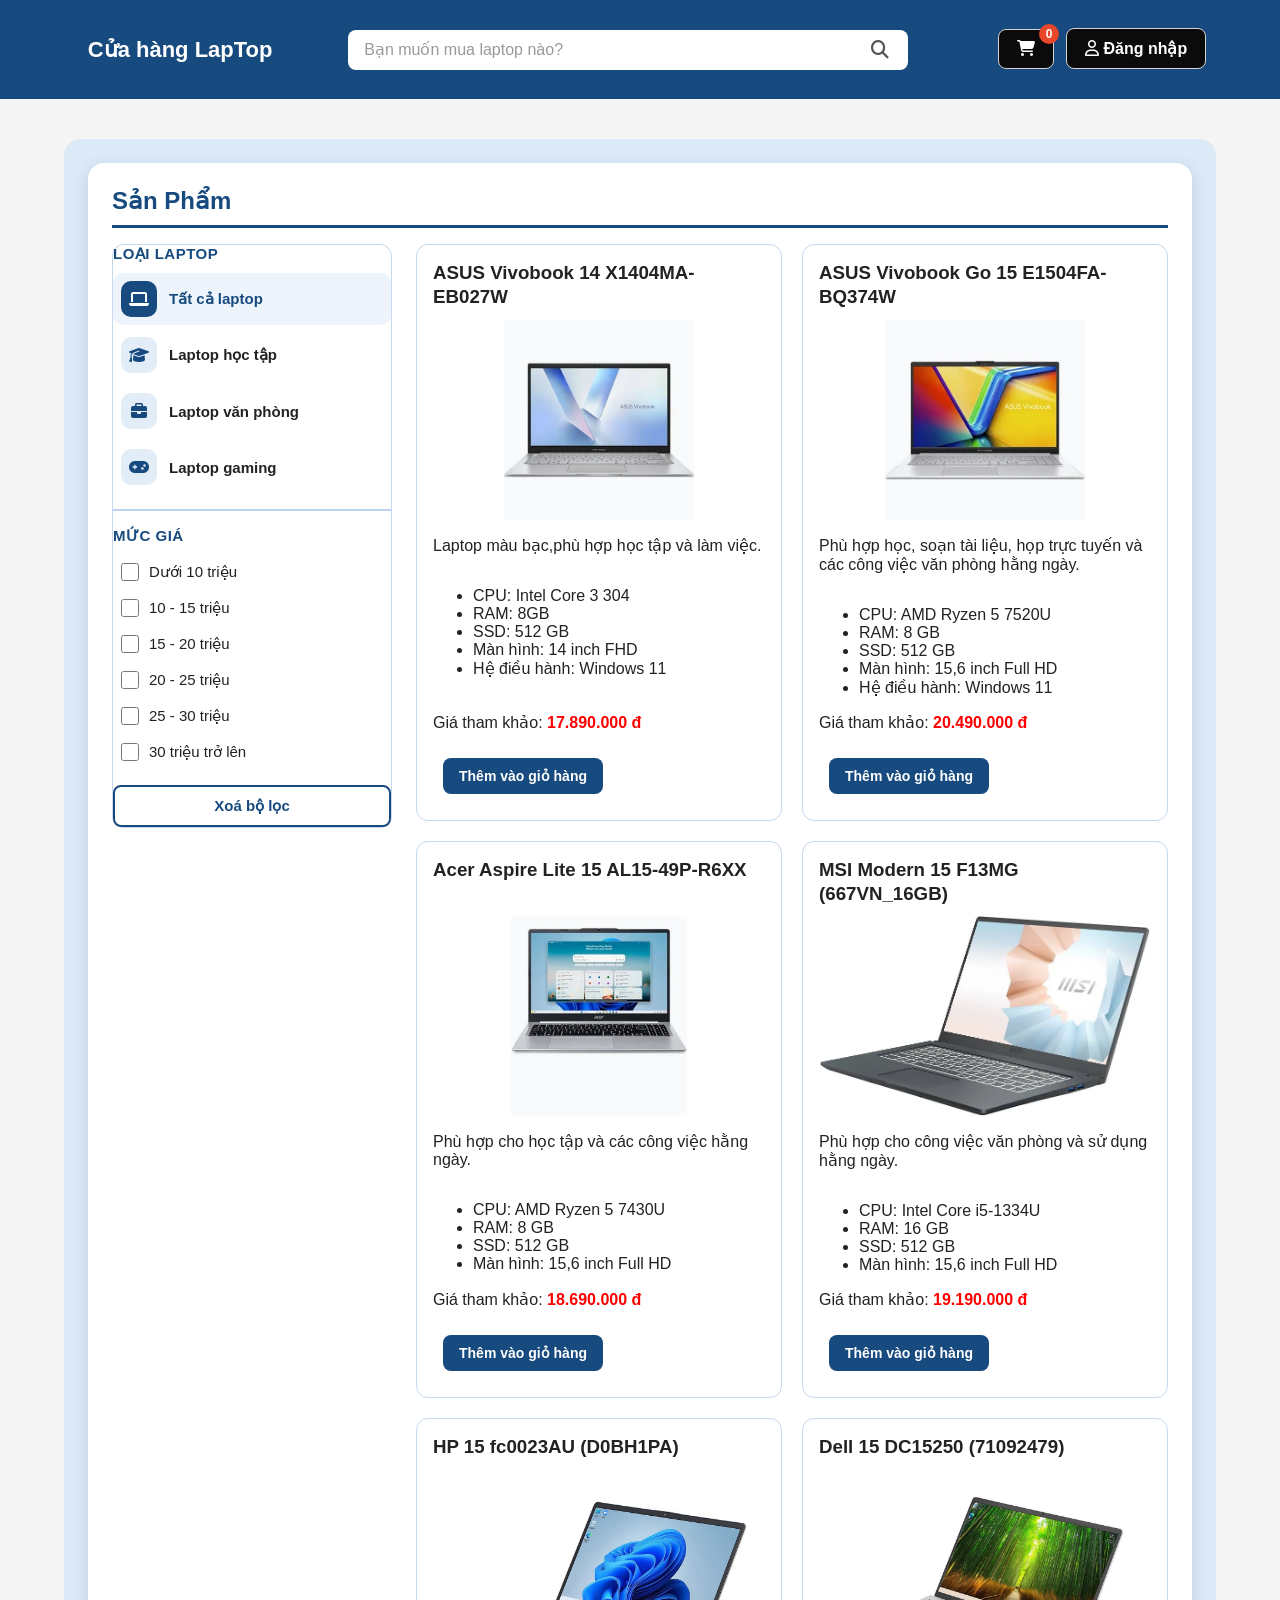
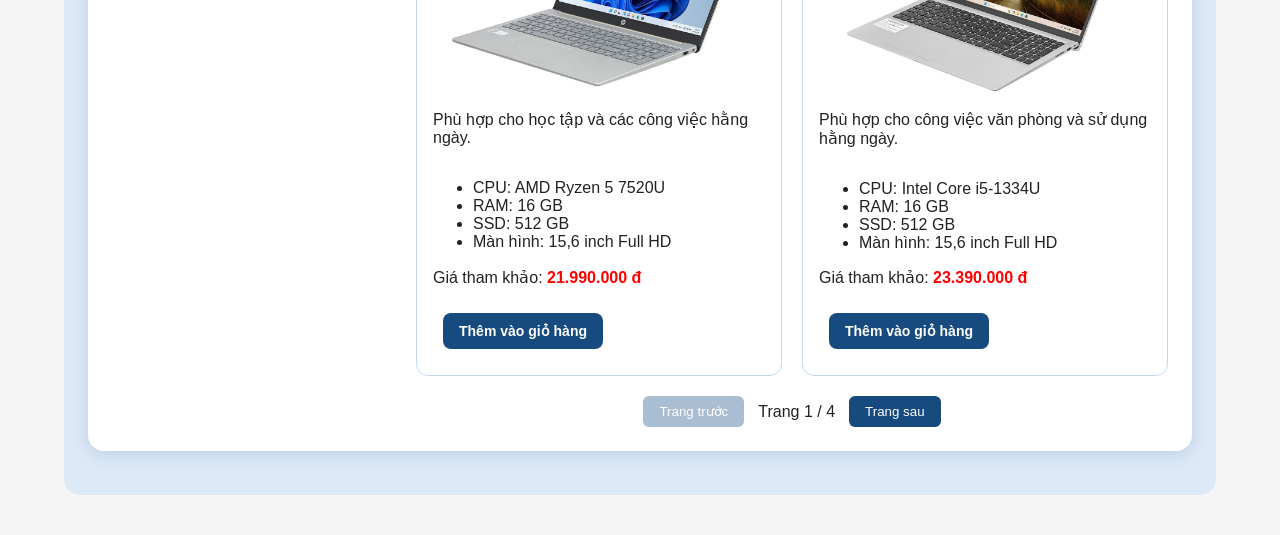
==== commit 11146f11: "Add files via upload" ====
--- a/index.html
+++ b/index.html
@@ -53,10 +53,9 @@
             </a>
         </div>
         <div class="account_tab" id="signin_tab" style="display: none;">
-            <div style="background-color: white; border: solid white; border-radius: 15px; width: 600px;padding: 50px;">
-                <p style="font-size:60px;font-weight: bold;color: black;">Đăng nhập
-                    <button class="closeBtn" type="button">X</button>
-                </p>
+            <div class="auth_card">
+                <button class="closeBtn" type="button" aria-label="Đóng">X</button>
+                <p class="auth_title">Đăng nhập</p>
                 <form>
                     <input type="text" id="user1" placeholder="Tên đăng nhập"
                         style="width:240px;height: 40px;border: solid black 1px; border-radius: 5px;font-size: 15px;"><br><br>
@@ -70,15 +69,19 @@
             </div>
         </div>
         <div class="account_tab" id="signup_tab" style="display: none;">
-            <div
-                style="background-color: white; border: solid white ; border-radius: 15px; width: 600px;padding: 50px;">
-                <p style="font-size:60px;font-weight: bold;color: black;">Đăng ký
-                    <button class="closeBtn" type="button">X</button>
-                </p>
+            <div class="auth_card">
+                <button class="closeBtn" type="button" aria-label="Đóng">x</button>
+                <p class="auth_title">Đăng ký</p>
                 <form>
                     <input type="text" id="user" placeholder="Tên đăng nhập"
                         style="height: 40px;width: 240px;border:solid black 1px;border-radius:5px;font-size: 15px;">
                     <br><br>
+                    <input type="text" id="fullname" placeholder="Họ và tên"
+                        style="width:240px;height: 40px;border: solid black 1px; border-radius: 5px;font-size: 15px;"
+                            ><br><br>
+                    <input type="tel" id="phone" placeholder="Số điện thoại"
+                        style="width:240px;height: 40px;border: solid black 1px; border-radius: 5px;font-size: 15px;">
+                            <br><br>
                     <input type="text" id="email" placeholder="Địa chỉ email"
                         style="width:240px;height: 40px;border: solid black 1px; border-radius: 5px;font-size: 15px;"><br><br>
                     <input type="text" id="address" placeholder="Địa chỉ"
@@ -700,19 +703,108 @@
                 </div>
         </section>
         <!-- Gio hang -->
+        <!-- Gio hang -->
         <div class="cart_ui" hidden>
             <div class="top">
                 <button type="button" class="tiep-tuc">← Quay về trang chủ </button>
                 <h4 class="remove">Xóa toàn bộ giỏ hàng</h4>
             </div>
-
+        
             <div id="cart-list"></div> <!-- JS đổ các dòng sản phẩm vào đây -->
-
-            <div class="sumall">
-
-                <span>Tổng tiền: <strong id="money">0 VNĐ</strong></span>
-            </div>
-        </div>
+        
+            <div class="checkout" id="checkout" hidden>
+                <!-- Trái: thông tin người mua (có thể sửa) -->
+                <div class="checkout-box">
+                    <h3 class="checkout-title">THÔNG TIN NGƯỜI MUA</h3>
+                    <p class="checkout-note">Để tiếp tục đặt hàng, quý khách vui lòng kiểm tra thông tin bên dưới</p>
+        
+                    <form id="form-dat-hang" novalidate>
+                        <div class="checkout-row">
+                            <label for="dh-ten">Họ tên<span>*</span></label>
+                            <input type="text" id="dh-ten">
+                        </div>
+                        <div class="checkout-row">
+                            <label for="dh-sdt">SĐT<span>*</span></label>
+                            <input type="tel" id="dh-sdt" placeholder="Ví dụ: 0912345678">
+                        </div>
+                        <div class="checkout-row">
+                            <label for="dh-email">Email<span>*</span></label>
+                            <input type="email" id="dh-email">
+                        </div>
+                        <div class="checkout-row">
+                            <label for="dh-diachi">Địa chỉ<span>*</span></label>
+                            <textarea id="dh-diachi" rows="2"></textarea>
+                        </div>
+                        <div class="checkout-row">
+                            <label for="dh-ghichu">Ghi chú</label>
+                            <textarea id="dh-ghichu" rows="3"></textarea>
+                        </div>
+                        <p class="checkout-loi" id="dh-loi" hidden></p>
+                    </form>
+                </div>
+        
+                <!-- Phải: tổng tiền + nút đặt hàng -->
+                <div class="checkout-box">
+                    <h3 class="checkout-title">TỔNG TIỀN</h3>
+                    <div class="tong-dong">
+                        <span>Số lượng sản phẩm</span>
+                        <span id="checkout-sl">0</span>
+                    </div>
+                    <div class="tong-dong tong-cuoi">
+                        <span>Thành tiền</span>
+                        <strong id="money">0 VNĐ</strong>
+                    </div>
+                    <small class="vat">(Giá đã bao gồm VAT)</small>
+        
+                    <button type="button" id="nut-mo-dat-hang" class="nut-dat-hang">
+                        <i class="fa-solid fa-check"></i> ĐẶT HÀNG
+                    </button>
+                </div>
+            </div> <!-- đóng .checkout -->
+        </div> <!-- đóng .cart_ui -->
+        
+        <!-- Modal xác nhận đặt hàng (nằm NGOÀI .cart_ui) -->
+        <div class="modal-dat-hang" id="modal-dat-hang" hidden>
+            <div class="modal-hop" role="dialog" aria-modal="true" aria-labelledby="modal-tieu-de">
+                <div class="modal-dau">
+                    <h3 id="modal-tieu-de">XÁC NHẬN ĐẶT HÀNG</h3>
+                    <button type="button" id="modal-quay-lai" class="nut-quay-lai-gio">
+                        <i class="fa-solid fa-arrow-left"></i> Quay lại giỏ hàng
+                    </button>
+                </div>
+        
+                <!-- Tóm tắt thông tin (chỉ đọc) -->
+                <div class="xn-thongtin">
+                    <div class="xn-dong"><span>Họ tên</span><strong id="xn-ten"></strong></div>
+                    <div class="xn-dong"><span>SĐT</span><strong id="xn-sdt"></strong></div>
+                    <div class="xn-dong"><span>Email</span><strong id="xn-email"></strong></div>
+                    <div class="xn-dong"><span>Địa chỉ</span><strong id="xn-diachi"></strong></div>
+                    <div class="xn-dong" id="xn-dong-ghichu"><span>Ghi chú</span><strong id="xn-ghichu"></strong></div>
+                </div>
+        
+                <div class="checkout-row">
+                    <label for="dh-thanhtoan">Phương thức thanh toán</label>
+                    <select id="dh-thanhtoan">
+                        <option value="tien-mat" selected>Thanh toán tiền mặt khi nhận hàng</option>
+                        <option value="online">Thanh toán online</option>
+                    </select>
+                </div>
+        
+                <label class="checkout-xacnhan">
+                    <input type="checkbox" id="dh-xacnhan">
+                    Tôi xác nhận thông tin trên là chính xác và đồng ý với điều kiện giao dịch chung của website
+                </label>
+        
+                <p class="checkout-loi" id="xn-loi" hidden></p>
+        
+                <div class="tong-dong tong-cuoi modal-tong">
+                    <span>Thành tiền</span>
+                    <strong id="modal-tong">0 VNĐ</strong>
+                </div>
+        
+                <button type="button" id="nut-dat-hang" class="nut-dat-hang">ĐẶT HÀNG</button>
+            </div> <!-- đóng .modal-hop -->
+        </div> <!-- đóng .modal-dat-hang -->
         <section id="account" hidden>
             <h1>Thông tin tài khoản</h1>
             <div>
@@ -725,6 +817,22 @@
                         <img style="height: 40px;width: 40px;border: black solid 2px; border-radius: 8px;"
                             src="icon/save.svg" alt="k co hinh" class="saveInfo">
                     </div>
+                    <h3>Họ và tên</h3>
+                    <div class="elementInfo">
+                        <input type="text" id="fullname_account" disabled>
+                        <img style="height: 40px;width: 40px;border: black solid 2px; border-radius: 8px;"
+                            src="icon/edit.svg" alt="k co hinh" id="edit_fullname">
+                        <img style="height: 40px;width: 40px;border: black solid 2px; border-radius: 8px;"
+                            src="icon/save.svg" alt="k co hinh" class="saveInfo4">
+                    </div>
+                    <h3>Số điện thoại</h3>
+                    <div class="elementInfo">
+                        <input type="tel" id="phone_account" disabled>
+                        <img style="height: 40px;width: 40px;border: black solid 2px; border-radius: 8px;"
+                            src="icon/edit.svg" alt="k co hinh" id="edit_phone">
+                        <img style="height: 40px;width: 40px;border: black solid 2px; border-radius: 8px;"
+                            src="icon/save.svg" alt="k co hinh" class="saveInfo5">
+                    </div>
                     <h3>Mật khẩu</h3>
                     <div class="elementInfo">
                         <input type="password" id="pass_account" disabled>
--- a/style.css
+++ b/style.css
@@ -139,7 +139,62 @@
         display: flex;
         z-index: 1000;
     }
-
+        .auth_card {
+            position: relative;
+            /* để nút X định vị theo khung này */
+            background-color: white;
+            border: solid white;
+            border-radius: 15px;
+            width: 600px;
+            padding: 50px;
+        }
+    
+        .auth_title {
+            font-size: 60px;
+            font-weight: bold;
+            color: black;
+            text-align: center;
+            /* tiêu đề nằm giữa */
+            margin: 0 0 30px 0;
+        }
+    
+        .auth_card .closeBtn {
+            position: absolute;
+            top: 15px;
+            right: 15px;
+            width: 38px;
+            height: 38px;
+            border: none;
+            border-radius: 50%;
+            background-color: #f1f3f5;
+            color: #333;
+            font-size: 24px;
+            line-height: 1;
+            cursor: pointer;
+            transition: all 0.25s ease;
+        }
+    
+        .auth_card .closeBtn:hover {
+            background-color: #174a7e;
+            color: white;
+            
+        }
+.closeBtn.inline {
+    width: 53px;
+    height: 53px;
+    border: black solid 2px;
+    border-radius: 8px;
+    background: white;
+    font-size: 26px;
+    cursor: pointer;
+    transition: all 0.25s ease;
+}
+
+.closeBtn.inline:hover {
+    background: #174a7e;
+    border-color: #174a7e;
+    color: white;
+}
     #accountBtn {
         position: relative;
         cursor: pointer;
@@ -153,24 +208,30 @@
         margin: 0;
         padding: 8px 0;
         list-style: none;
+        background-color: #174a7e;
         z-index: 200;
     }
 
     #accountBtn:hover ul {
-        display: flex;
-        flex-direction: column;
+    display: flex;
+    flex-direction: column;
+    border-radius: 10px;
+        
     }
 
     #accountBtn li {
-        background-color: #0b0b0b;
-        border-radius: 8px;
+        border-bottom: 1px solid #F5F5F5;
         padding: 8px 16px;
         white-space: nowrap;
 
     }
+    #accountBtn li:last-child
+    {
+        border: none;
+    }
 
     #accountBtn li:hover {
-        background-color: #222222;
+        background-color: #022547;;
     }
 
     #account:not([hidden]) {
@@ -202,7 +263,13 @@
         align-items: center;
         gap: 8px;
     }
-
+    #account .elementInfo .saveInfo4 {
+    display: none;
+    }
+
+    #account .elementInfo .saveInfo5 {
+    display: none;
+    }
     #account .elementInfo .saveInfo {
         display: none;
     }
@@ -1088,4 +1155,788 @@
         font-size: 12px;
         line-height: 20px;
         text-align: center;
-    }+    }
+/* Phần đặt hàng chi tiết */
+.checkout {
+    display: grid;
+    grid-template-columns: 1.1fr 1fr;
+    gap: 24px;
+    margin-top: 24px;
+    align-items: start;
+}
+
+.checkout[hidden] {
+    display: none;
+}
+
+.checkout-box {
+    background: white;
+    border: 1px solid #c5d8ee;
+    border-radius: 12px;
+    padding: 16px;
+    box-sizing: border-box;
+}
+
+.checkout-title {
+    margin: 0 0 14px;
+    padding: 12px 14px;
+    background: #e3edf8;
+    color: #174a7e;
+    border-radius: 8px;
+    font-size: 16px;
+}
+
+.checkout-note {
+    margin: 0 0 12px;
+    color: #475569;
+}
+
+.checkout-row {
+    display: grid;
+    grid-template-columns: 90px 1fr;
+    gap: 12px;
+    align-items: center;
+    margin-bottom: 10px;
+}
+
+.checkout-row label span {
+    color: #e72405;
+}
+
+.checkout-row input,
+.checkout-row textarea {
+    width: 100%;
+    padding: 10px 12px;
+    box-sizing: border-box;
+    border: 1px solid #cbd5e1;
+    border-radius: 6px;
+    font-family: inherit;
+    font-size: 15px;
+    resize: vertical;
+}
+
+.checkout-row input:focus,
+.checkout-row textarea:focus {
+    outline: none;
+    border-color: #174a7e;
+    box-shadow: 0 0 0 2px rgba(23, 74, 126, 0.15);
+}
+
+.checkout-loi {
+    margin: 8px 0 0;
+    color: #e72405;
+    font-weight: 600;
+}
+
+.tong-dong {
+    display: flex;
+    justify-content: space-between;
+    padding: 6px 0;
+}
+
+.tong-cuoi {
+    font-weight: 700;
+    font-size: 17px;
+}
+
+.tong-cuoi strong {
+    color: #e72405;
+    font-size: 22px;
+}
+
+.vat {
+    display: block;
+    text-align: right;
+    color: #6b7a8a;
+    margin-bottom: 18px;
+}
+
+.nut-dat-hang {
+    display: flex;
+    align-items: center;
+    justify-content: center;
+    gap: 8px;
+    width: 100%;
+    padding: 14px;
+    background: #ff0037;
+    color: white;
+    border: none;
+    border-radius: 10px;
+    font-size: 16px;
+    font-weight: 700;
+    cursor: pointer;
+    transition: background-color 0.2s;
+}
+
+.nut-dat-hang:hover {
+    background: #be123c !important;
+}
+
+/* ===== Modal xác nhận ===== */
+.modal-dat-hang {
+    position: fixed;
+    inset: 0;
+    z-index: 1100;
+    display: flex;
+    align-items: center;
+    justify-content: center;
+    padding: 16px;
+    box-sizing: border-box;
+    background-color: rgba(0, 0, 0, 0.55);
+}
+
+.modal-dat-hang[hidden] {
+    display: none;
+}
+
+.modal-hop {
+    width: 100%;
+    max-width: 600px;
+    max-height: 92vh;
+    overflow-y: auto;
+    padding: 20px 24px 24px;
+    box-sizing: border-box;
+    background: white;
+    border-radius: 14px;
+    box-shadow: 0 10px 40px rgba(0, 0, 0, 0.3);
+}
+
+.modal-dau {
+    display: flex;
+    justify-content: space-between;
+    align-items: center;
+    gap: 12px;
+    margin-bottom: 16px;
+    padding-bottom: 12px;
+    border-bottom: 2px solid #e3edf8;
+}
+
+.modal-dau h3 {
+    margin: 0;
+    color: #174a7e;
+    font-size: 18px;
+}
+
+.nut-quay-lai-gio {
+    display: inline-flex;
+    align-items: center;
+    gap: 6px;
+    padding: 8px 14px;
+    background: #eef4fb;
+    color: #174a7e;
+    border: 1px solid #c5d8ee;
+    border-radius: 8px;
+    font-family: inherit;
+    font-size: 14px;
+    font-weight: 600;
+    white-space: nowrap;
+    cursor: pointer;
+}
+
+.nut-quay-lai-gio:hover {
+    background: #174a7e;
+    color: white;
+}
+
+/* Tóm tắt thông tin trong modal */
+.xn-thongtin {
+    margin-bottom: 16px;
+    padding: 12px 14px;
+    background: #f5f9fd;
+    border: 1px solid #c5d8ee;
+    border-radius: 10px;
+}
+
+.xn-dong {
+    display: grid;
+    grid-template-columns: 90px 1fr;
+    gap: 12px;
+    padding: 6px 0;
+}
+
+.xn-dong[hidden] {
+    display: none;
+}
+
+.xn-dong span {
+    color: #6b7a8a;
+}
+
+.xn-dong strong {
+    word-break: break-word;
+}
+
+/* select trong modal: nhãn nằm trên cho đủ chỗ */
+.modal-hop .checkout-row {
+    grid-template-columns: 1fr;
+    gap: 6px;
+    font-weight: 600;
+}
+
+.checkout-xacnhan {
+    display: flex;
+    align-items: flex-start;
+    gap: 10px;
+    margin: 14px 0 4px;
+    font-weight: 600;
+    line-height: 1.4;
+    cursor: pointer;
+}
+
+.checkout-xacnhan input {
+    flex-shrink: 0;
+    width: 18px;
+    height: 18px;
+    margin-top: 2px;
+    accent-color: #174a7e;
+}
+
+.modal-tong {
+    margin: 16px 0 14px;
+    padding-top: 12px;
+    border-top: 1px solid #e3edf8;
+}
+
+/* ===== Lịch sử mua hàng ===== */
+#history:not([hidden]) {
+    padding: 24px;
+    background-color: white;
+    box-sizing: border-box;
+    border-radius: 16px;
+}
+
+#history > h1 {
+    margin: 0 0 20px;
+    color: #174a7e;
+    text-align: center;
+}
+
+.history-trong {
+    padding: 40px;
+    text-align: center;
+    color: #6b7a8a;
+}
+
+.order-card {
+    margin-bottom: 18px;
+    border: 1px solid #c5d8ee;
+    border-radius: 12px;
+    overflow: hidden;
+}
+
+.order-head {
+    display: flex;
+    justify-content: space-between;
+    align-items: center;
+    gap: 12px;
+    padding: 12px 16px;
+    background: #e3edf8;
+    color: #174a7e;
+}
+
+.order-head small {
+    display: block;
+    margin-top: 2px;
+    color: #6b7a8a;
+}
+
+.order-status {
+    padding: 6px 14px;
+    border-radius: 20px;
+    font-size: 14px;
+    font-weight: 700;
+    white-space: nowrap;
+}
+
+.status-processing {
+    background: #dbeafe;
+    color: #1d4ed8;
+}
+
+.status-wait {
+    background: #fff3cd;
+    color: #7a5b00;
+}
+
+.order-item {
+    display: flex;
+    align-items: center;
+    gap: 14px;
+    padding: 12px 16px;
+    border-bottom: 1px solid #e3edf8;
+}
+
+.order-item img {
+    width: 70px;
+    height: 52px;
+    object-fit: contain;
+}
+
+.order-item-ten {
+    flex: 1;
+    min-width: 0;
+    font-weight: 600;
+}
+
+.order-item-sl {
+    flex: 0 0 40px;
+    text-align: center;
+    color: #475569;
+}
+
+.order-item-gia {
+    flex: 0 0 150px;
+    text-align: right;
+    font-weight: 700;
+}
+
+.order-info {
+    padding: 12px 16px;
+    background: #f5f9fd;
+    color: #334155;
+}
+
+.order-info p {
+    margin: 4px 0;
+}
+
+.order-info span {
+    color: #6b7a8a;
+}
+
+.order-total {
+    padding: 12px 16px;
+    text-align: right;
+    font-size: 17px;
+}
+
+.order-total strong {
+    color: #e72405;
+    font-size: 22px;
+}
+
+@media (max-width: 600px) {
+    #history:not([hidden]) {
+        padding: 12px;
+        border-radius: 12px;
+    }
+
+    .order-item {
+        flex-wrap: wrap;
+    }
+
+    .order-item-ten {
+        flex: 1 1 calc(100% - 90px);
+    }
+
+    .order-item-gia {
+        flex: 1 1 100%;
+        text-align: right;
+    }
+}
+
+
+
+
+
+/* Reponsive */
+/* IPAD */
+/* Phần modal phần xác nhận đặt hàng */
+@media (max-width: 800px) {
+    .checkout {
+        grid-template-columns: 1fr;
+    }
+}
+@media (max-width: 800px) {
+ 
+    /* SỬA LỖI: các id bên dưới có độ ưu tiên cao hơn "#san-pham > *"
+       nên vẫn bị kẹt ở cột 2 -> phải ghi đè đúng từng id */
+    #san-pham>#khong-tim-thay,
+    #san-pham>#danh-sach-san-pham,
+    #san-pham>#phan-trang {
+        grid-column: 1;
+        grid-row: auto;
+    }
+ 
+    #san-pham:not([hidden]) {
+        grid-template-columns: minmax(0, 1fr);
+    }
+ 
+    #danh-sach-san-pham {
+        grid-template-columns: repeat(auto-fill, minmax(200px, 1fr));
+        gap: 14px;
+    }
+}
+@media (max-width: 800px) {
+    .checkout {
+        grid-template-columns: 1fr;
+    }
+}
+
+
+
+/* ---------- Điện thoại (≤ 600px) ---------- */
+@media (max-width: 600px) {
+ 
+    html {
+        scroll-padding-top: 130px;
+    }
+ 
+    /* ===== HEADER: 2 hàng (logo + nút | ô tìm kiếm) ===== */
+    header {
+        flex-wrap: wrap;
+        justify-content: space-between;
+        gap: 10px;
+        padding: 10px 12px;
+    }
+ 
+    header .logo {
+        order: 1;
+        flex: 1;
+        min-width: 0;
+    }
+ 
+    header .logo h1 {
+        font-size: 18px;
+    }
+ 
+    header .lien-ket-header {
+        order: 2;
+        margin: 0;
+        left: 0;
+        top: 0;
+        position: static;
+        flex-wrap: nowrap;
+        gap: 8px;
+    }
+ 
+    header .lien-ket-header .nut-header {
+        padding: 8px 12px;
+        font-size: 15px;
+    }
+ 
+    /* chỉ hiện icon cho nút Đăng nhập, rút gọn tên tài khoản */
+    #sign-in span {
+        display: none;
+    }
+ 
+    #infoName {
+        display: inline-block;
+        max-width: 70px;
+        overflow: hidden;
+        text-overflow: ellipsis;
+        white-space: nowrap;
+        vertical-align: bottom;
+    }
+ 
+    header .tim-kiem-dau-trang {
+        order: 3;
+        flex: 1 0 100%;
+        max-width: none;
+        height: 42px;
+    }
+ 
+    /* menu tài khoản: điện thoại không có hover -> mở khi chạm */
+    #accountBtn:hover ul,
+    #accountBtn:focus-within ul {
+        display: flex;
+        flex-direction: column;
+        border-radius: 10px;
+    }
+ 
+    /* ===== POPUP ĐĂNG NHẬP / ĐĂNG KÝ / ĐỔI MẬT KHẨU ===== */
+    header .account_tab {
+        align-items: flex-start;
+        overflow-y: auto;
+        padding: 16px;
+        box-sizing: border-box;
+    }
+ 
+    /* !important vì trong HTML đang viết style="width:600px;padding:50px" */
+    .account_tab>div {
+        width: 100% !important;
+        max-width: 420px;
+        padding: 24px !important;
+        margin: auto;
+        box-sizing: border-box;
+    }
+ 
+    .account_tab>div>p:first-child {
+        font-size: 32px !important;
+    }
+ 
+    .account_tab input[type="text"],
+    .account_tab input[type="password"] {
+        width: 100% !important;
+        box-sizing: border-box;
+    }
+ 
+    .account_tab input[type="button"] {
+        width: 100% !important;
+        font-size: 22px !important;
+    }
+ 
+    #check_pass form {
+        flex-wrap: wrap;
+    }
+ 
+    /* ===== KHUNG CHÍNH ===== */
+    main {
+        width: 100%;
+        margin: 0;
+        padding: 10px;
+        border-radius: 0;
+    }
+ 
+    #san-pham:not([hidden]),
+    #chi-tiet-san-pham:not([hidden]),
+    #account:not([hidden]) {
+        padding: 12px;
+        border-radius: 12px;
+    }
+ 
+    /* ===== BỘ LỌC: gọn lại ===== */
+    #san-pham>#tim-kiem {
+        padding: 12px;
+        margin-bottom: 12px;
+    }
+ 
+    .danh-muc-loai,
+    .danh-sach-gia {
+        display: grid;
+        grid-template-columns: 1fr 1fr;
+        gap: 4px;
+    }
+ 
+    .muc-loai {
+        font-size: 13px;
+        gap: 8px;
+        padding: 6px;
+    }
+ 
+    .icon-loai {
+        width: 30px;
+        height: 30px;
+        font-size: 14px;
+    }
+ 
+    .muc-gia {
+        font-size: 13px;
+        padding: 6px;
+    }
+ 
+    .duong-ke {
+        margin: 10px 0;
+    }
+ 
+    /* ===== DANH SÁCH SẢN PHẨM: 2 cột, thẻ gọn ===== */
+    #danh-sach-san-pham {
+        grid-template-columns: repeat(2, minmax(0, 1fr));
+        gap: 10px;
+    }
+ 
+    #danh-sach-san-pham article {
+        padding: 10px;
+    }
+ 
+    #danh-sach-san-pham article h3 {
+        font-size: 13px;
+        min-height: 3.6em;
+    }
+ 
+    #danh-sach-san-pham article img {
+        height: 110px;
+    }
+ 
+    /* ẩn mô tả + cấu hình ở danh sách (xem đầy đủ ở trang chi tiết) */
+    #danh-sach-san-pham article>p:first-of-type,
+    #danh-sach-san-pham article>ul {
+        display: none;
+    }
+ 
+    #danh-sach-san-pham article>p:last-of-type {
+        font-size: 13px;
+    }
+ 
+    #danh-sach-san-pham article .them-vao-gio {
+        width: 100%;
+        padding: 8px;
+        font-size: 12px;
+    }
+ 
+    #phan-trang:not([hidden]) {
+        gap: 8px;
+    }
+ 
+    #phan-trang button {
+        padding: 8px 12px;
+        font-size: 14px;
+    }
+ 
+    /* ===== CHI TIẾT SẢN PHẨM ===== */
+    .chi-tiet-container {
+        gap: 20px;
+        margin-bottom: 24px;
+    }
+ 
+    .chi-tiet-hinh {
+        padding: 12px;
+    }
+ 
+    .chi-tiet-hinh img {
+        max-height: 240px;
+    }
+ 
+    .chi-tiet-thong-tin h2 {
+        font-size: 18px;
+    }
+ 
+    .gia-hien-tai {
+        font-size: 22px;
+        padding: 8px 14px;
+    }
+ 
+    .nhom-nut-hanh-dong {
+        grid-template-columns: 1fr;
+    }
+ 
+    .bang-cuon th,
+    .bang-cuon td {
+        padding: 8px;
+        font-size: 14px;
+    }
+ 
+    .bang-cuon th {
+        width: 40%;
+    }
+ 
+    /* ===== GIỎ HÀNG: mỗi sản phẩm thành 2 hàng ===== */
+    .top {
+        gap: 8px;
+    }
+ 
+    .top .tiep-tuc {
+        padding: 8px 10px;
+        font-size: 13px;
+    }
+ 
+    .top .remove {
+        font-size: 14px;
+        margin: 0;
+    }
+ 
+    .cart_ui .element {
+        flex-wrap: wrap;
+        gap: 10px 12px;
+        padding: 12px 0;
+    }
+ 
+    .cart_ui .icon {
+        flex: 0 0 72px;
+    }
+ 
+    .cart_ui .icon img {
+        width: 72px;
+        height: 54px;
+    }
+ 
+    .cart_ui .namelaptop {
+        flex: 1 1 calc(100% - 90px);
+    }
+ 
+    .cart_ui .price {
+        flex: 1 1 auto;
+        text-align: left;
+    }
+ 
+    .cart_ui .so-luong-control {
+        flex: 0 0 auto;
+    }
+ 
+    .cart_ui .money {
+        flex: 1 1 auto;
+        text-align: right;
+    }
+ 
+    .cart_ui .trash {
+        flex: 0 0 32px;
+    }
+ 
+    .cart_ui .sumall {
+        padding: 14px 0;
+        font-size: 15px;
+    }
+ 
+    .cart_ui .sumall strong {
+        font-size: 18px;
+    }
+ 
+    /* ===== THÔNG TIN TÀI KHOẢN ===== */
+    #account form {
+        width: 100%;
+    }
+ 
+    #account input {
+        flex: 1;
+        min-width: 0;
+        width: 100%;
+    }
+}
+@media (max-width: 600px) {
+    .checkout-row {
+        grid-template-columns: 1fr;
+        gap: 4px;
+    }
+}
+/* Phần reponsive modal */
+@media (max-width: 600px) {
+    .checkout-row {
+        grid-template-columns: 1fr;
+        gap: 4px;
+    }
+
+    .modal-dat-hang {
+        align-items: flex-end;
+        padding: 0;
+    }
+
+    .modal-hop {
+        max-height: 95vh;
+        padding: 16px;
+        border-radius: 14px 14px 0 0;
+    }
+
+    .modal-dau {
+        flex-wrap: wrap;
+    }
+
+    .xn-dong {
+        grid-template-columns: 1fr;
+        gap: 2px;
+    }
+}
+/* Phần đăng ký đăng nhập*/
+@media (max-width: 600px) {
+    .auth_card {
+        padding: 30px 20px;
+    }
+
+    .auth_title {
+        font-size: 34px;
+        margin-bottom: 20px;
+    }
+
+    .auth_input {
+        height: 44px;
+        /* dễ chạm hơn */
+        font-size: 16px;
+        /* tránh iPhone tự zoom khi bấm vào ô */
+    }
+
+    .auth_submit {
+        width: 100%;
+        max-width: 320px;
+        font-size: 22px;
+        height: 46px;
+    }
+}
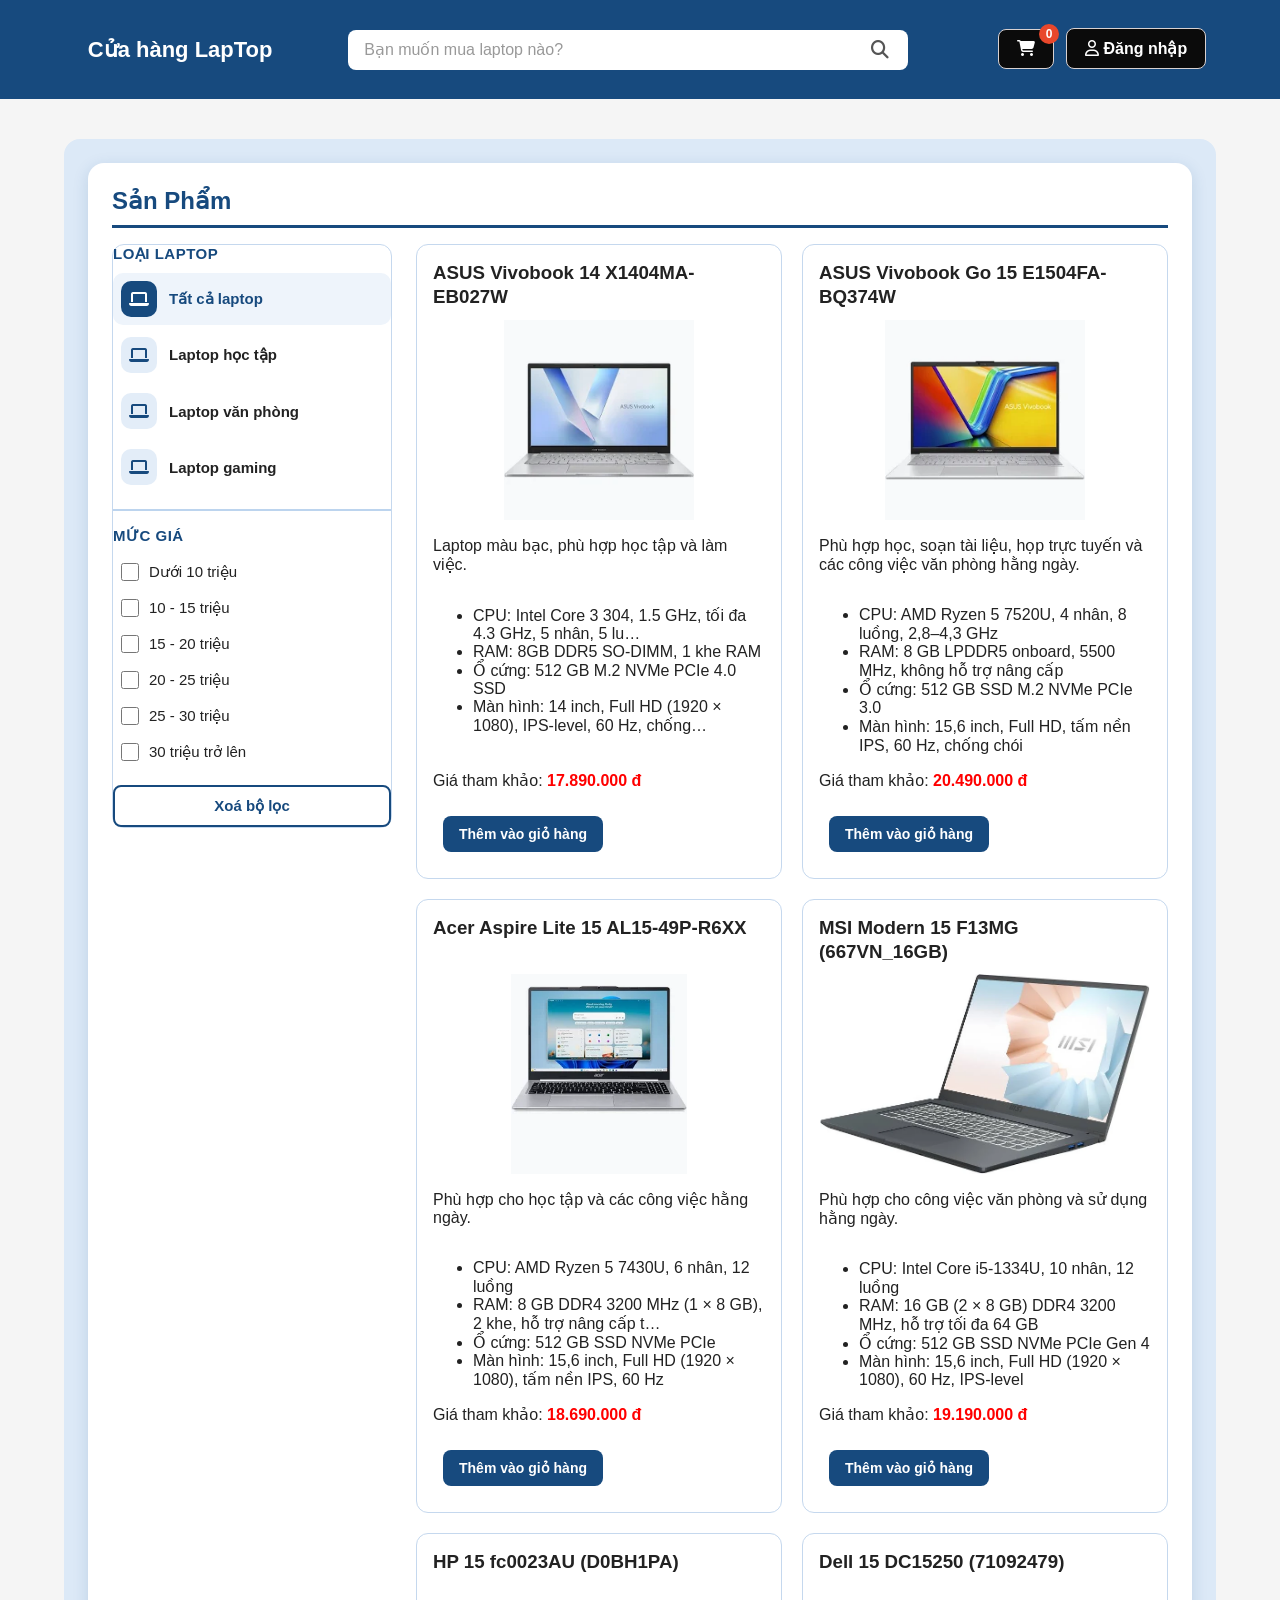
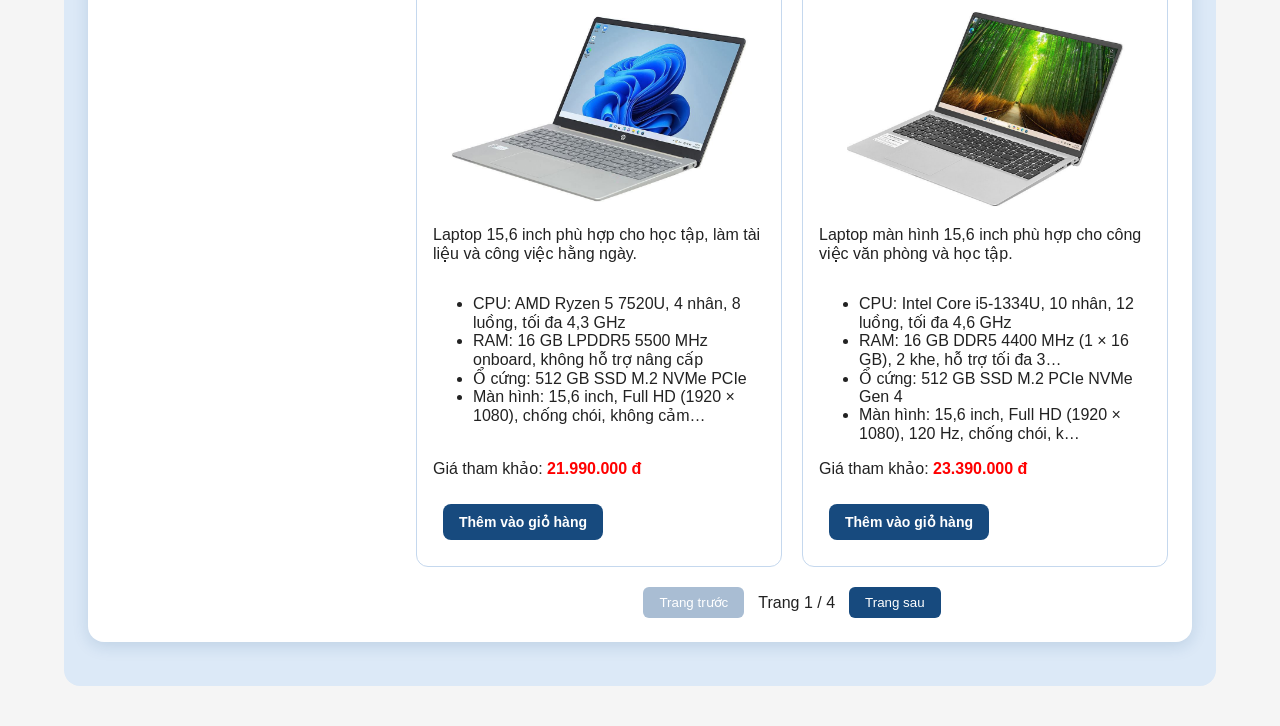
==== commit d4e5703f: "Update index.html" ====
--- a/index.html
+++ b/index.html
@@ -54,17 +54,13 @@
         </div>
         <div class="account_tab" id="signin_tab" style="display: none;">
             <div class="auth_card">
-                <button class="closeBtn" type="button" aria-label="Đóng">X</button>
+                <button class="closeBtn" type="button" aria-label="Đóng">x</button>
                 <p class="auth_title">Đăng nhập</p>
                 <form>
-                    <input type="text" id="user1" placeholder="Tên đăng nhập"
-                        style="width:240px;height: 40px;border: solid black 1px; border-radius: 5px;font-size: 15px;"><br><br>
-                    <input type="password" id="pass1" placeholder="Mật khẩu"
-                        style="width:240px;height: 40px;border: solid black 1px; border-radius: 5px;font-size: 15px;"><br><br><br>
-                    <input type="button" value="Đăng nhập" id="signin_Btn"
-                        style="width: 200px;height:50px; background-color: #174a7e;border: solid #174a7e 2px;border-radius: 10px;font-size: 35px;color: white;"><br><br>
-                    <p style="color: black;">Chưa có tài khoản? <a style="color: #174a7e;text-decoration: none;"
-                            href="#signup_tab">Đăng ký</a>.</p>
+                    <input class="auth_input" type="text" id="user1" placeholder="Tên đăng nhập">
+                    <input class="auth_input" type="password" id="pass1" placeholder="Mật khẩu">
+                    <input class="auth_submit" type="button" value="Đăng nhập" id="signin_Btn">
+                    <p class="auth_switch">Chưa có tài khoản? <a href="#signup_tab">Đăng ký</a>.</p>
                 </form>
             </div>
         </div>
@@ -73,25 +69,14 @@
                 <button class="closeBtn" type="button" aria-label="Đóng">x</button>
                 <p class="auth_title">Đăng ký</p>
                 <form>
-                    <input type="text" id="user" placeholder="Tên đăng nhập"
-                        style="height: 40px;width: 240px;border:solid black 1px;border-radius:5px;font-size: 15px;">
-                    <br><br>
-                    <input type="text" id="fullname" placeholder="Họ và tên"
-                        style="width:240px;height: 40px;border: solid black 1px; border-radius: 5px;font-size: 15px;"
-                            ><br><br>
-                    <input type="tel" id="phone" placeholder="Số điện thoại"
-                        style="width:240px;height: 40px;border: solid black 1px; border-radius: 5px;font-size: 15px;">
-                            <br><br>
-                    <input type="text" id="email" placeholder="Địa chỉ email"
-                        style="width:240px;height: 40px;border: solid black 1px; border-radius: 5px;font-size: 15px;"><br><br>
-                    <input type="text" id="address" placeholder="Địa chỉ"
-                        style="width:240px;height: 40px;border: solid black 1px; border-radius: 5px;font-size: 15px;"><br><br>
-                    <input type="password" id="pass" placeholder="Mật khẩu"
-                        style="height: 40px;width: 240px;border:solid black 1px;border-radius:5px;font-size: 15px;"><br><br><br>
-                    <input type="button" value="Đăng ký" id="signup_Btn"
-                        style="width: 200px;height:50px; font-size: 35px;color: white; background-color: #174a7e; border: #174a7e; border-radius: 10px;"><br><br>
-                    <p style="color: black;">Đã có tài khoản? <a style="color: #174a7e;text-decoration: none;"
-                            href="#signin_tab">Đăng nhập</a>.</p>
+                    <input class="auth_input" type="text" id="user" placeholder="Tên đăng nhập">
+                    <input class="auth_input" type="text" id="fullname" placeholder="Họ và tên">
+                    <input class="auth_input" type="tel" id="phone" placeholder="Số điện thoại">
+                    <input class="auth_input" type="text" id="email" placeholder="Địa chỉ email">
+                    <input class="auth_input" type="text" id="address" placeholder="Địa chỉ">
+                    <input class="auth_input" type="password" id="pass" placeholder="Mật khẩu">
+                    <input class="auth_submit" type="button" value="Đăng ký" id="signup_Btn">
+                    <p class="auth_switch">Đã có tài khoản? <a href="#signin_tab">Đăng nhập</a>.</p>
                 </form>
             </div>
         </div>
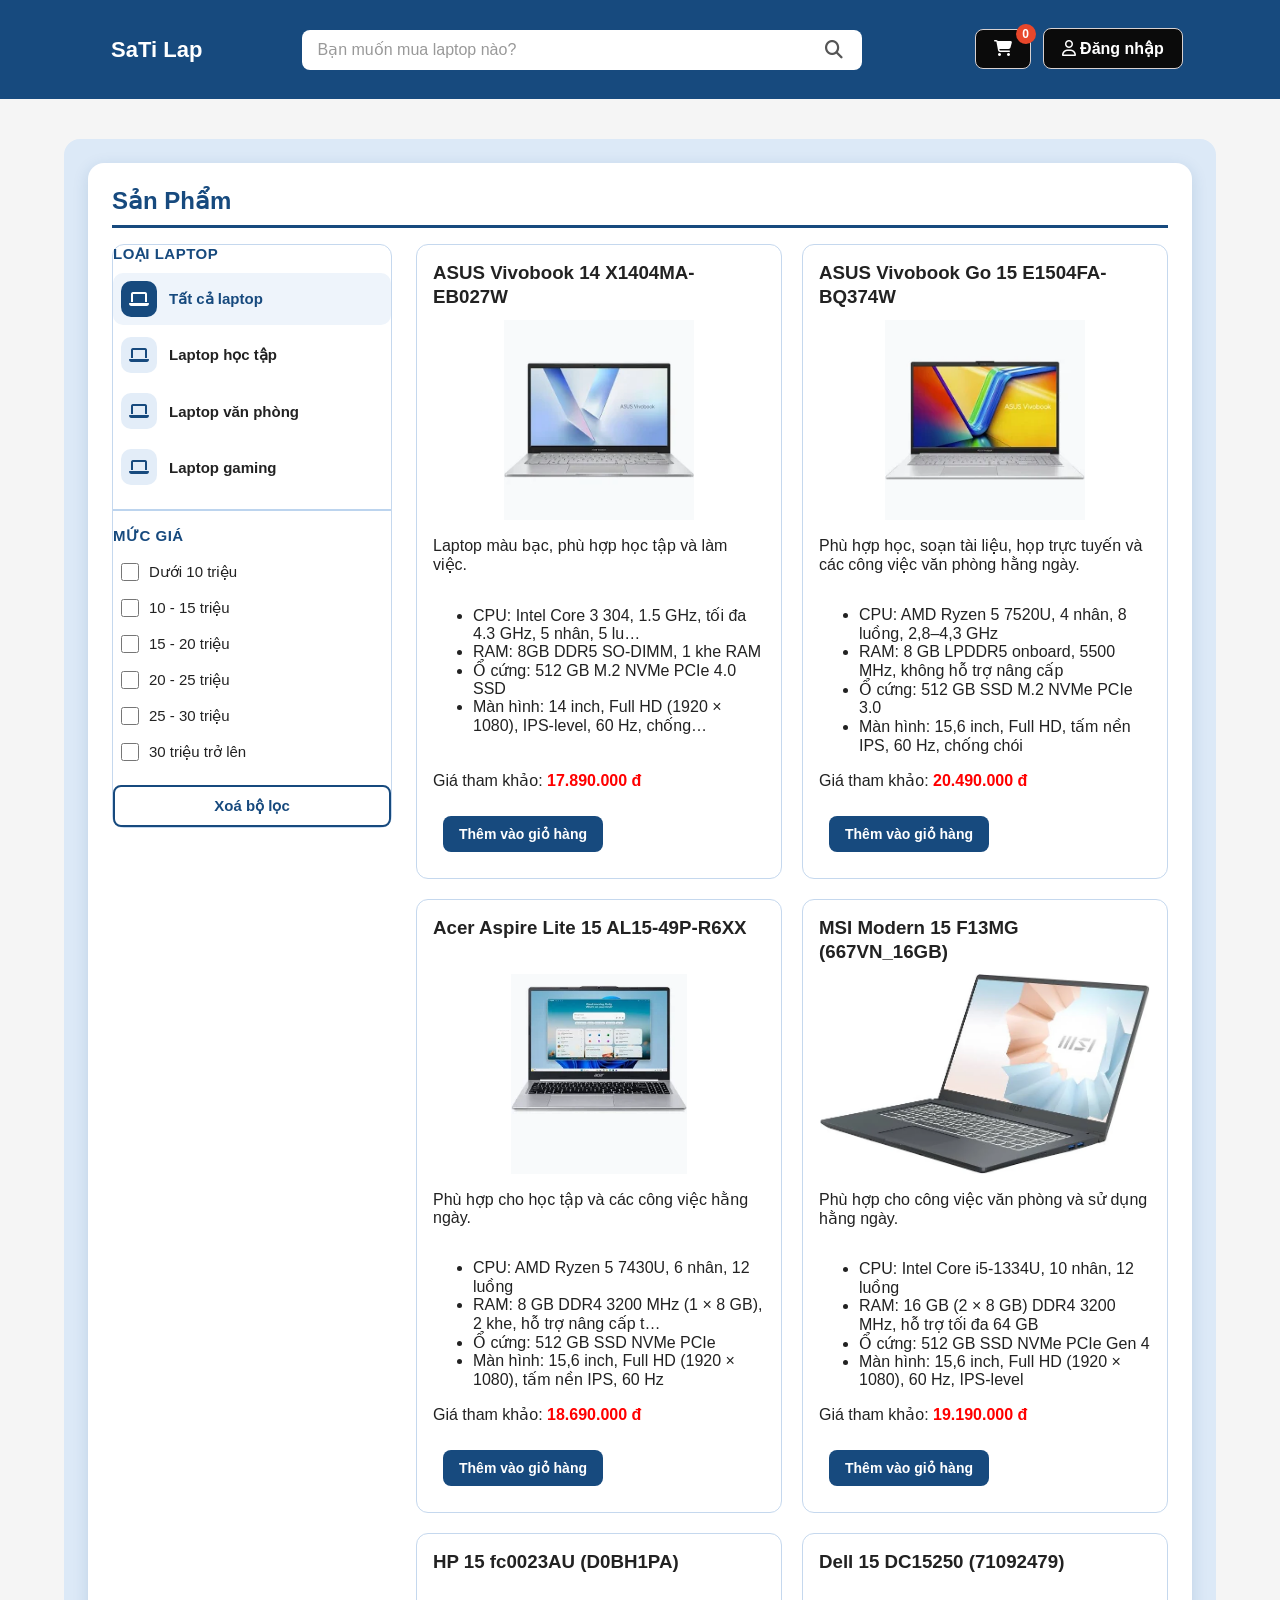
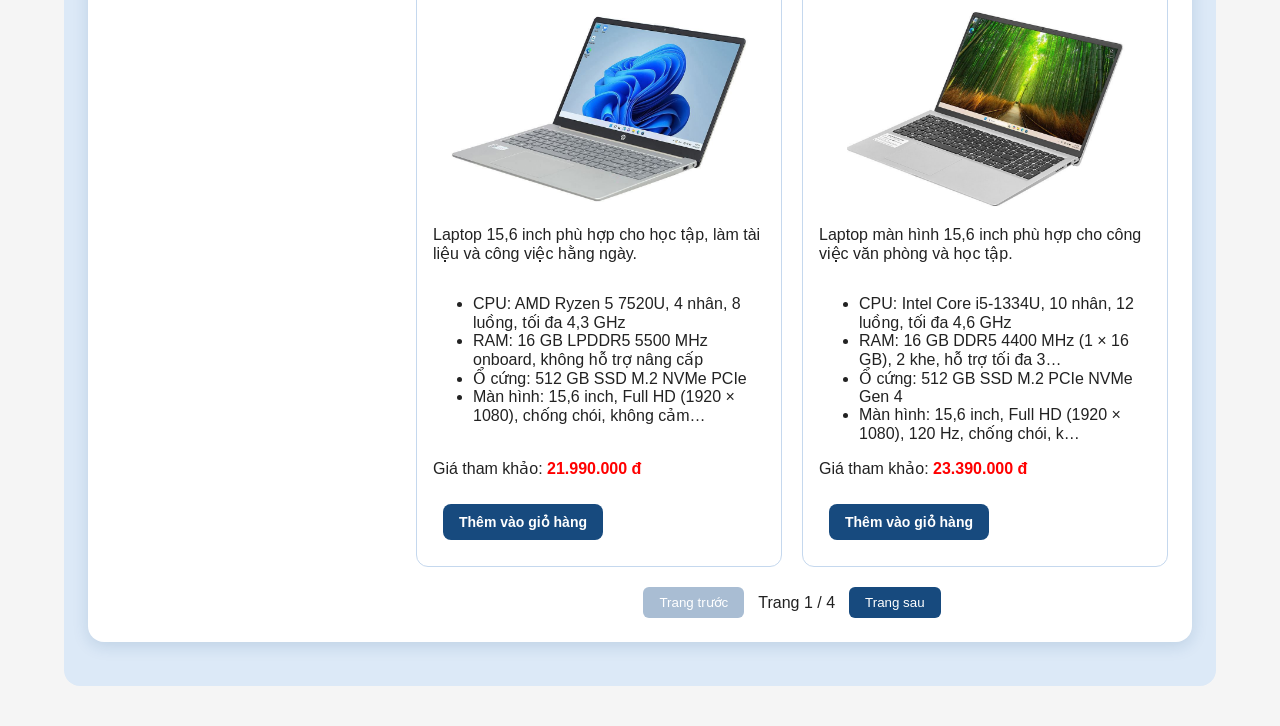
==== commit ebbb8fa4: "dsa" ====
--- a/index.html
+++ b/index.html
@@ -20,7 +20,7 @@
 <body>
     <header><!--Phần đầu trang-->
         <a href="index.html" class="logo">
-            <h1>Cửa hàng LapTop</h1>
+            <h1>SaTi Lap</h1>
         </a>
 
         <div class="tim-kiem-dau-trang">
@@ -59,6 +59,8 @@
                 <form>
                     <input class="auth_input" type="text" id="user1" placeholder="Tên đăng nhập">
                     <input class="auth_input" type="password" id="pass1" placeholder="Mật khẩu">
+                    <p style="color: black;margin-right: auto;"><input type="checkbox" id="show-pass1">Hiện mật khẩu
+                    </p>
                     <input class="auth_submit" type="button" value="Đăng nhập" id="signin_Btn">
                     <p class="auth_switch">Chưa có tài khoản? <a href="#signup_tab">Đăng ký</a>.</p>
                 </form>
@@ -75,6 +77,8 @@
                     <input class="auth_input" type="text" id="email" placeholder="Địa chỉ email">
                     <input class="auth_input" type="text" id="address" placeholder="Địa chỉ">
                     <input class="auth_input" type="password" id="pass" placeholder="Mật khẩu">
+                    <p style="color: black;margin-right: auto;"><input type="checkbox" id="show-pass2">Hiện mật khẩu
+                    </p>
                     <input class="auth_submit" type="button" value="Đăng ký" id="signup_Btn">
                     <p class="auth_switch">Đã có tài khoản? <a href="#signin_tab">Đăng nhập</a>.</p>
                 </form>
@@ -694,15 +698,15 @@
                 <button type="button" class="tiep-tuc">← Quay về trang chủ </button>
                 <h4 class="remove">Xóa toàn bộ giỏ hàng</h4>
             </div>
-        
+
             <div id="cart-list"></div> <!-- JS đổ các dòng sản phẩm vào đây -->
-        
+
             <div class="checkout" id="checkout" hidden>
                 <!-- Trái: thông tin người mua (có thể sửa) -->
                 <div class="checkout-box">
                     <h3 class="checkout-title">THÔNG TIN NGƯỜI MUA</h3>
                     <p class="checkout-note">Để tiếp tục đặt hàng, quý khách vui lòng kiểm tra thông tin bên dưới</p>
-        
+
                     <form id="form-dat-hang" novalidate>
                         <div class="checkout-row">
                             <label for="dh-ten">Họ tên<span>*</span></label>
@@ -727,7 +731,7 @@
                         <p class="checkout-loi" id="dh-loi" hidden></p>
                     </form>
                 </div>
-        
+
                 <!-- Phải: tổng tiền + nút đặt hàng -->
                 <div class="checkout-box">
                     <h3 class="checkout-title">TỔNG TIỀN</h3>
@@ -740,14 +744,14 @@
                         <strong id="money">0 VNĐ</strong>
                     </div>
                     <small class="vat">(Giá đã bao gồm VAT)</small>
-        
+
                     <button type="button" id="nut-mo-dat-hang" class="nut-dat-hang">
                         <i class="fa-solid fa-check"></i> ĐẶT HÀNG
                     </button>
                 </div>
             </div> <!-- đóng .checkout -->
         </div> <!-- đóng .cart_ui -->
-        
+
         <!-- Modal xác nhận đặt hàng (nằm NGOÀI .cart_ui) -->
         <div class="modal-dat-hang" id="modal-dat-hang" hidden>
             <div class="modal-hop" role="dialog" aria-modal="true" aria-labelledby="modal-tieu-de">
@@ -757,7 +761,7 @@
                         <i class="fa-solid fa-arrow-left"></i> Quay lại giỏ hàng
                     </button>
                 </div>
-        
+
                 <!-- Tóm tắt thông tin (chỉ đọc) -->
                 <div class="xn-thongtin">
                     <div class="xn-dong"><span>Họ tên</span><strong id="xn-ten"></strong></div>
@@ -766,7 +770,7 @@
                     <div class="xn-dong"><span>Địa chỉ</span><strong id="xn-diachi"></strong></div>
                     <div class="xn-dong" id="xn-dong-ghichu"><span>Ghi chú</span><strong id="xn-ghichu"></strong></div>
                 </div>
-        
+
                 <div class="checkout-row">
                     <label for="dh-thanhtoan">Phương thức thanh toán</label>
                     <select id="dh-thanhtoan">
@@ -774,19 +778,19 @@
                         <option value="online">Thanh toán online</option>
                     </select>
                 </div>
-        
+
                 <label class="checkout-xacnhan">
                     <input type="checkbox" id="dh-xacnhan">
                     Tôi xác nhận thông tin trên là chính xác và đồng ý với điều kiện giao dịch chung của website
                 </label>
-        
+
                 <p class="checkout-loi" id="xn-loi" hidden></p>
-        
+
                 <div class="tong-dong tong-cuoi modal-tong">
                     <span>Thành tiền</span>
                     <strong id="modal-tong">0 VNĐ</strong>
                 </div>
-        
+
                 <button type="button" id="nut-dat-hang" class="nut-dat-hang">ĐẶT HÀNG</button>
             </div> <!-- đóng .modal-hop -->
         </div> <!-- đóng .modal-dat-hang -->
--- a/style.css
+++ b/style.css
@@ -1,184 +1,246 @@
-    html {
-        scroll-padding-top: 90px;
-    }
-
-    body {
-        margin: 0;
-        align-items: center;
-        font-family: 'Segoe UI', Tahoma, Geneva, Verdana, sans-serif;
-        background-color: #F5F5F5;
-        color: #222222;
-    }
-
-    /* ===== HEADER ===== */
-    header {
-        position: sticky;
-        top: 0;
-        z-index: 100;
-
-        display: flex;
-        flex-direction: row;
-        align-items: center;
-        justify-content: space-evenly;
-
-        flex-wrap: nowrap;
-        gap: 12px;
-        background-color: #174a7e;
-        color: white;
-        padding: 14px 24px;
-    }
-
-    header .logo {
-        color: white;
-        text-decoration: none;
-    }
-
-    header .logo h1 {
-        margin: 0;
-        font-size: 22px;
-        font-weight: 800;
-        white-space: nowrap;
-    }
-
-
-    /* Thanh tìm kiếm */
-    header .tim-kiem-dau-trang {
-        display: flex;
-        align-items: center;
-        flex: 1;
-        max-width: 560px;
-        height: 10%;
-        margin: 0;
-        padding: 0 8px 0 16px;
-        box-sizing: border-box;
-        background-color: white;
-        border-radius: 8px;
-    }
-
-    header .tim-kiem-dau-trang input {
-        flex: 1;
-        width: auto;
-        min-width: 0;
-        padding: 0;
-        border: none;
-        outline: none;
-        background: transparent;
-        font-family: inherit;
-        font-size: 16px;
-        color: #222222;
-    }
-
-    header .tim-kiem-dau-trang input::placeholder {
-        color: #999999;
-    }
-
-    header .tim-kiem-dau-trang button {
-        display: flex;
-        align-items: center;
-        justify-content: center;
-        width: 40px;
-        height: 40px;
-        padding: 0;
-        border: none;
-        background: transparent;
-        color: #555555;
-        font-size: 18px;
-        cursor: pointer;
-    }
-
-    header .tim-kiem-dau-trang button:hover {
-        color: #174a7e;
-    }
-
-    /* Giỏ hàng + Đăng nhập */
-    header .lien-ket-header {
-        display: flex;
-        align-items: center;
-        gap: 12px;
-        margin-bottom: 30px;
-    }
-
-    header .lien-ket-header .nut-header {
-        display: block;
-        gap: 10px;
-        margin: 0;
-        padding: 10px 18px;
-        box-sizing: border-box;
-        background-color: #0b0b0b;
-        color: white;
-        text-decoration: none;
-        border-radius: 8px;
-        font-size: 16px;
-        font-weight: 600;
-        white-space: nowrap;
-    }
-
-    header .lien-ket-header .nut-header:hover {
-        background-color: #222222;
-    }
-
-    header .lien-ket-header .nut-gio-hang {
-        padding: 10px 18px;
-    }
-
-    header .account {
-        float: right;
-        height: 100%;
-    }
-
-    header .account_tab {
-        position: fixed;
-        left: 0;
-        top: 0;
-        background-color: rgba(0, 0, 0, 0.5);
-        justify-content: center;
-        align-items: center;
-        width: 100%;
-        height: 100%;
-        text-align: center;
-        display: flex;
-        z-index: 1000;
-    }
-        .auth_card {
-            position: relative;
-            /* để nút X định vị theo khung này */
-            background-color: white;
-            border: solid white;
-            border-radius: 15px;
-            width: 600px;
-            padding: 50px;
-        }
-    
-        .auth_title {
-            font-size: 60px;
-            font-weight: bold;
-            color: black;
-            text-align: center;
-            /* tiêu đề nằm giữa */
-            margin: 0 0 30px 0;
-        }
-    
-        .auth_card .closeBtn {
-            position: absolute;
-            top: 15px;
-            right: 15px;
-            width: 38px;
-            height: 38px;
-            border: none;
-            border-radius: 50%;
-            background-color: #f1f3f5;
-            color: #333;
-            font-size: 24px;
-            line-height: 1;
-            cursor: pointer;
-            transition: all 0.25s ease;
-        }
-    
-        .auth_card .closeBtn:hover {
-            background-color: #174a7e;
-            color: white;
-            
-        }
+html {
+    scroll-padding-top: 90px;
+}
+
+body {
+    margin: 0;
+    align-items: center;
+    font-family: 'Segoe UI', Tahoma, Geneva, Verdana, sans-serif;
+    background-color: #F5F5F5;
+    color: #222222;
+}
+
+/* ===== HEADER ===== */
+header {
+    position: sticky;
+    top: 0;
+    z-index: 100;
+
+    display: flex;
+    flex-direction: row;
+    align-items: center;
+    justify-content: space-evenly;
+
+    flex-wrap: nowrap;
+    gap: 12px;
+    background-color: #174a7e;
+    color: white;
+    padding: 14px 24px;
+}
+
+header .logo {
+    color: white;
+    text-decoration: none;
+}
+
+header .logo h1 {
+    margin: 0;
+    font-size: 22px;
+    font-weight: 800;
+    white-space: nowrap;
+}
+
+
+/* Thanh tìm kiếm */
+header .tim-kiem-dau-trang {
+    display: flex;
+    align-items: center;
+    flex: 1;
+    max-width: 560px;
+    height: 10%;
+    margin: 0;
+    padding: 0 8px 0 16px;
+    box-sizing: border-box;
+    background-color: white;
+    border-radius: 8px;
+}
+
+header .tim-kiem-dau-trang input {
+    flex: 1;
+    width: auto;
+    min-width: 0;
+    padding: 0;
+    border: none;
+    outline: none;
+    background: transparent;
+    font-family: inherit;
+    font-size: 16px;
+    color: #222222;
+}
+
+header .tim-kiem-dau-trang input::placeholder {
+    color: #999999;
+}
+
+header .tim-kiem-dau-trang button {
+    display: flex;
+    align-items: center;
+    justify-content: center;
+    width: 40px;
+    height: 40px;
+    padding: 0;
+    border: none;
+    background: transparent;
+    color: #555555;
+    font-size: 18px;
+    cursor: pointer;
+}
+
+header .tim-kiem-dau-trang button:hover {
+    color: #174a7e;
+}
+
+/* Giỏ hàng + Đăng nhập */
+header .lien-ket-header {
+    display: flex;
+    align-items: center;
+    gap: 12px;
+    margin-bottom: 30px;
+}
+
+header .lien-ket-header .nut-header {
+    display: block;
+    gap: 10px;
+    margin: 0;
+    padding: 10px 18px;
+    box-sizing: border-box;
+    background-color: #0b0b0b;
+    color: white;
+    text-decoration: none;
+    border-radius: 8px;
+    font-size: 16px;
+    font-weight: 600;
+    white-space: nowrap;
+}
+
+header .lien-ket-header .nut-header:hover {
+    background-color: #222222;
+}
+
+header .lien-ket-header .nut-gio-hang {
+    padding: 10px 18px;
+}
+
+header .account {
+    float: right;
+    height: 100%;
+}
+
+/* ===== POPUP ĐĂNG NHẬP / ĐĂNG KÝ / ĐỔI MẬT KHẨU ===== */
+/* Lớp nền mờ phủ toàn màn hình */
+header .account_tab {
+    position: fixed;
+    left: 0;
+    top: 0;
+    width: 100%;
+    height: 100%;
+    display: flex;
+    justify-content: center;
+    align-items: flex-start;
+    background-color: rgba(0, 0, 0, 0.5);
+    text-align: center;
+    z-index: 1000;
+    overflow-y: auto;
+    /* cho phép cuộn khi màn hình thấp */
+    padding: 16px;
+    box-sizing: border-box;
+}
+
+/* Khung đăng nhập / đăng ký */
+.auth_card {
+    position: relative;
+    box-sizing: border-box;
+    width: 100%;
+    max-width: 400px;
+    margin: auto;
+    /* căn giữa, không bị cắt phần trên khi màn hình thấp */
+    padding: 32px 36px 28px;
+    background-color: white;
+    border-radius: 15px;
+}
+
+.auth_title {
+    margin: 0 0 20px;
+    font-size: 36px;
+    font-weight: 700;
+    color: black;
+    text-align: center;
+}
+
+.auth_card form {
+    display: flex;
+    flex-direction: column;
+    gap: 12px;
+}
+
+.auth_input {
+    width: 100%;
+    height: 42px;
+    box-sizing: border-box;
+    padding: 0 12px;
+    border: 1px solid #888;
+    border-radius: 6px;
+    font-size: 15px;
+}
+
+.auth_input:focus {
+    outline: none;
+    border-color: #174a7e;
+    box-shadow: 0 0 0 2px rgba(23, 74, 126, 0.2);
+}
+
+.auth_submit {
+    width: 100%;
+    height: 46px;
+    margin-top: 8px;
+    background-color: #174a7e;
+    color: white;
+    border: none;
+    border-radius: 10px;
+    font-size: 18px;
+    font-weight: 700;
+    cursor: pointer;
+    transition: background-color 0.2s;
+}
+
+.auth_submit:hover {
+    background-color: #0f3560;
+}
+
+.auth_switch {
+    margin: 8px 0 0;
+    font-size: 14px;
+    color: black;
+    text-align: center;
+}
+
+.auth_switch a {
+    color: #174a7e;
+    text-decoration: none;
+}
+
+/* Nút X đóng khung */
+.auth_card .closeBtn {
+    position: absolute;
+    top: 12px;
+    right: 12px;
+    width: 36px;
+    height: 36px;
+    border: none;
+    border-radius: 50%;
+    background-color: #f1f3f5;
+    color: #333;
+    font-size: 22px;
+    line-height: 1;
+    cursor: pointer;
+    transition: all 0.25s ease;
+}
+
+.auth_card .closeBtn:hover {
+    background-color: #174a7e;
+    color: white;
+}
+
 .closeBtn.inline {
     width: 53px;
     height: 53px;
@@ -195,967 +257,966 @@
     border-color: #174a7e;
     color: white;
 }
-    #accountBtn {
-        position: relative;
-        cursor: pointer;
-    }
-
-    #accountBtn ul {
-        display: none;
-        position: absolute;
-        top: 100%;
-        right: 0;
-        margin: 0;
-        padding: 8px 0;
-        list-style: none;
-        background-color: #174a7e;
-        z-index: 200;
-    }
-
-    #accountBtn:hover ul {
+
+#accountBtn {
+    position: relative;
+    cursor: pointer;
+}
+
+#accountBtn ul {
+    display: none;
+    position: absolute;
+    top: 100%;
+    right: 0;
+    margin: 0;
+    padding: 8px 0;
+    list-style: none;
+    background-color: #174a7e;
+    z-index: 200;
+}
+
+#accountBtn:hover ul {
     display: flex;
     flex-direction: column;
     border-radius: 10px;
-        
-    }
-
-    #accountBtn li {
-        border-bottom: 1px solid #F5F5F5;
-        padding: 8px 16px;
-        white-space: nowrap;
-
-    }
-    #accountBtn li:last-child
-    {
-        border: none;
-    }
-
-    #accountBtn li:hover {
-        background-color: #022547;;
-    }
-
-    #account:not([hidden]) {
-        padding: 24px;
-        background-color: white;
-        box-sizing: border-box;
-        border-radius: 16px;
-    }
-
-    #account>h1 {
-        display: flex;
-        justify-content: center;
-    }
-
-    #account>div {
-        display: flex;
-        justify-content: center;
-    }
-
-    #account form {
-        display: flex;
-        flex-direction: column;
-        justify-content: center;
-
-    }
-
-    #account .elementInfo {
-        display: flex;
-        align-items: center;
-        gap: 8px;
-    }
-    #account .elementInfo .saveInfo4 {
+}
+
+#accountBtn li {
+    border-bottom: 1px solid #F5F5F5;
+    padding: 8px 16px;
+    white-space: nowrap;
+}
+
+#accountBtn li:last-child {
+    border: none;
+}
+
+#accountBtn li:hover {
+    background-color: #022547;
+}
+
+#account:not([hidden]) {
+    padding: 24px;
+    background-color: white;
+    box-sizing: border-box;
+    border-radius: 16px;
+}
+
+#account>h1 {
+    display: flex;
+    justify-content: center;
+}
+
+#account>div {
+    display: flex;
+    justify-content: center;
+}
+
+#account form {
+    display: flex;
+    flex-direction: column;
+    justify-content: center;
+}
+
+#account .elementInfo {
+    display: flex;
+    align-items: center;
+    gap: 8px;
+}
+
+#account .elementInfo .saveInfo4 {
     display: none;
-    }
-
-    #account .elementInfo .saveInfo5 {
+}
+
+#account .elementInfo .saveInfo5 {
     display: none;
-    }
-    #account .elementInfo .saveInfo {
-        display: none;
-    }
-
-    #account .elementInfo .saveInfo1 {
-        display: none;
-    }
-
-    #account .elementInfo .saveInfo2 {
-        display: none;
-    }
-
-    #account .elementInfo .saveInfo3 {
-        display: none;
-    }
-
-    #account input {
-        width: 400px;
-        height: 40px;
-        text-align: center;
-        font-size: 15px;
-    }
-
-    .saveInfo1:hover {
-        background-color: rgba(0, 0, 0, 0.2);
-    }
-
-    .info-account img:hover {
-        background-color: rgba(0, 0, 0, 0.2);
-    }
-
-
-    /*Nút close loginbox*/
-    .closeBtn {
-        width: 50px;
-        height: 50px;
-        background-color: white;
-        border: white solid 1px;
-        float: right;
-    }
-
-    .closeBtn:hover {
-        background-color: rgba(0, 0, 0, 0.3);
-    }
-
-    /* Phần Main */
-    main {
-        background-color: #dce9f7;
-        width: 90%;
-        max-width: 1300px;
-        margin: 40px auto;
-        /* cách header 40px, cách đáy 40px */
-        padding: 24px;
-        box-sizing: border-box;
-        min-height: 60vh;
-        border-radius: 16px;
-    }
-
-    main>section {
-        max-width: none;
-        margin: 0 0 20px;
-    }
-
+}
+
+#account .elementInfo .saveInfo {
+    display: none;
+}
+
+#account .elementInfo .saveInfo1 {
+    display: none;
+}
+
+#account .elementInfo .saveInfo2 {
+    display: none;
+}
+
+#account .elementInfo .saveInfo3 {
+    display: none;
+}
+
+#account input {
+    width: 400px;
+    height: 40px;
+    text-align: center;
+    font-size: 15px;
+}
+
+.saveInfo1:hover {
+    background-color: rgba(0, 0, 0, 0.2);
+}
+
+.info-account img:hover {
+    background-color: rgba(0, 0, 0, 0.2);
+}
+
+
+/*Nút close loginbox*/
+.closeBtn {
+    width: 50px;
+    height: 50px;
+    background-color: white;
+    border: white solid 1px;
+    float: right;
+}
+
+.closeBtn:hover {
+    background-color: rgba(0, 0, 0, 0.3);
+}
+
+/* Phần Main */
+main {
+    background-color: #dce9f7;
+    width: 90%;
+    max-width: 1300px;
+    margin: 40px auto;
+    /* cách header 40px, cách đáy 40px */
+    padding: 24px;
+    box-sizing: border-box;
+    min-height: 60vh;
+    border-radius: 16px;
+}
+
+main>section {
+    max-width: none;
+    margin: 0 0 20px;
+}
+
+#san-pham:not([hidden]) {
+    padding: 24px;
+    background-color: white;
+    box-sizing: border-box;
+    border-radius: 16px;
+}
+
+/* ----- Bố cục 2 cột: bộ lọc (trái) + danh sách (phải) ----- */
+/* Dùng :not([hidden]) để JS vẫn ẩn/hiện được section */
+#san-pham:not([hidden]) {
+    display: grid;
+    grid-template-columns: 280px 1fr;
+    column-gap: 24px;
+    align-items: start;
+    border-radius: 16px;
+    box-shadow: 0 4px 16px rgba(23, 74, 126, 0.15);
+}
+
+#san-pham>h2 {
+    grid-column: 1 / -1;
+    grid-row: 1;
+    margin: 0 0 16px;
+    padding-bottom: 10px;
+    color: #174a7e;
+    border-bottom: 3px solid #174a7e;
+}
+
+#san-pham>#tim-kiem {
+    grid-column: 1;
+    grid-row: 2 / span 3;
+    position: sticky;
+    top: 20px;
+}
+
+#san-pham>#khong-tim-thay {
+    grid-column: 2;
+    grid-row: 2;
+    margin: 0 0 12px;
+    padding: 12px 16px;
+    background-color: #fff3cd;
+    color: #7a5b00;
+    border-radius: 8px;
+}
+
+#san-pham>#danh-sach-san-pham {
+    grid-column: 2;
+    grid-row: 3;
+}
+
+#san-pham>#phan-trang {
+    grid-column: 2;
+    grid-row: 4;
+}
+
+/* ----- Cột trái: bộ lọc ----- */
+#tim-kiem {
+    background-color: white;
+    border: 1px solid #c5d8ee;
+    border-radius: 12px;
+    box-sizing: border-box;
+}
+
+.tieu-de-loc {
+    margin: 0 0 10px;
+    font-size: 15px;
+    color: #174a7e;
+    text-transform: uppercase;
+    letter-spacing: 0.5px;
+}
+
+/* Danh sách loại laptop */
+.danh-muc-loai {
+    display: flex;
+    flex-direction: column;
+    gap: 4px;
+}
+
+.muc-loai {
+    display: flex;
+    align-items: center;
+    gap: 12px;
+    padding: 8px;
+    border-radius: 10px;
+    font-size: 15px;
+    font-weight: 600;
+    color: #222222;
+    cursor: pointer;
+    transition: background-color 0.2s;
+}
+
+.muc-loai:hover {
+    background-color: #eef4fb;
+}
+
+/* Ẩn nút radio, dùng cả dòng làm nút chọn */
+.muc-loai input {
+    position: absolute;
+    opacity: 0;
+    pointer-events: none;
+}
+
+.icon-loai {
+    display: flex;
+    align-items: center;
+    justify-content: center;
+    flex-shrink: 0;
+    width: 36px;
+    height: 36px;
+    background-color: #e3edf8;
+    color: #174a7e;
+    border-radius: 10px;
+    font-size: 16px;
+    transition: background-color 0.2s, color 0.2s;
+}
+
+/* Mục đang được chọn */
+.muc-loai:has(input:checked) {
+    background-color: #eef4fb;
+    color: #174a7e;
+}
+
+.muc-loai:has(input:checked) .icon-loai {
+    background-color: #174a7e;
+    color: white;
+}
+
+.muc-loai:has(input:focus-visible) {
+    outline: 2px solid #174a7e;
+}
+
+/* Đường kẻ xanh nhạt ở giữa */
+.duong-ke {
+    height: 2px;
+    margin: 16px 0;
+    border: none;
+    background-color: #bcd4ee;
+}
+
+/* Mức giá dạng checkbox */
+.danh-sach-gia {
+    display: flex;
+    flex-direction: column;
+    gap: 2px;
+}
+
+.muc-gia {
+    display: flex;
+    align-items: center;
+    gap: 10px;
+    padding: 8px;
+    border-radius: 8px;
+    font-size: 15px;
+    cursor: pointer;
+}
+
+.muc-gia:hover {
+    background-color: #eef4fb;
+}
+
+.muc-gia input {
+    width: 18px;
+    height: 18px;
+    margin: 0;
+    accent-color: #174a7e;
+    cursor: pointer;
+}
+
+#tim-kiem .timkiem1 {
+    display: block;
+    width: 100%;
+    margin-top: 16px;
+    padding: 10px;
+    background-color: transparent;
+    color: #174a7e;
+    border: 2px solid #174a7e;
+    border-radius: 8px;
+    font-family: inherit;
+    font-size: 15px;
+    font-weight: 600;
+    cursor: pointer;
+}
+
+#tim-kiem .timkiem1:hover {
+    background-color: #174a7e;
+    color: white;
+}
+
+/*  danh sách sản phẩm  */
+#danh-sach-san-pham {
+    display: grid;
+    grid-template-columns: repeat(auto-fill, minmax(230px, 1fr));
+    gap: 16px;
+}
+
+#danh-sach-san-pham article {
+    display: flex;
+    flex-direction: column;
+    margin: 0;
+    padding: 16px;
+    box-sizing: border-box;
+    background-color: white;
+    border: 1px solid #c5d8ee;
+    border-radius: 12px;
+    transition: box-shadow 0.2s;
+    /* bỏ transform để thẻ không nhô lên */
+}
+
+#danh-sach-san-pham article[hidden] {
+    display: none;
+}
+
+#danh-sach-san-pham article:hover {
+    box-shadow: 0 6px 16px rgba(23, 74, 126, 0.25);
+}
+
+/* Đẩy nút "Thêm vào giỏ hàng" xuống đáy để các thẻ đều nhau */
+/* Lưới sản phẩm: các thẻ trên cùng một hàng cao bằng nhau */
+#danh-sach-san-pham {
+    display: grid;
+    grid-template-columns: repeat(auto-fill, minmax(260px, 1fr));
+    gap: 20px;
+    align-items: stretch;
+}
+
+/* Mỗi thẻ là một cột dọc */
+#danh-sach-san-pham article {
+    display: flex;
+    flex-direction: column;
+    cursor: pointer;
+}
+
+/* Tên: chừa chỗ cho 2 dòng để ảnh bắt đầu cùng độ cao */
+#danh-sach-san-pham article h3 {
+    min-height: 2.6em;
+    line-height: 1.3;
+    margin: 0 0 10px;
+}
+
+/* Ảnh: cùng một khung, không méo */
+#danh-sach-san-pham article img {
+    width: 100%;
+    height: 200px;
+    object-fit: contain;
+}
+
+/* Dòng giá (thẻ <p> cuối cùng) bị đẩy xuống đáy -> các giá thẳng hàng */
+#danh-sach-san-pham article>p:last-of-type {
+    margin-top: auto;
+}
+
+#danh-sach-san-pham article p strong {
+    color: red;
+}
+
+.xem-chi-tiet {
+    color: #174a7e;
+    font-weight: 600;
+}
+
+/* ----- Nút dùng chung (danh sách + chi tiết) ----- */
+.them-vao-gio,
+.quay-lai-danh-sach {
+    padding: 10px 16px;
+    background-color: #174a7e;
+    color: white;
+    border: none;
+    border-radius: 8px;
+    font-family: inherit;
+    font-size: 14px;
+    font-weight: 600;
+    cursor: pointer;
+}
+
+.them-vao-gio:hover,
+.quay-lai-danh-sach:hover {
+    background-color: #0f3560;
+}
+
+/* ----- Phân trang ----- */
+#phan-trang:not([hidden]) {
+    display: flex;
+    align-items: center;
+    justify-content: center;
+    gap: 14px;
+    margin-top: 20px;
+}
+
+#phan-trang button {
+    padding: 8px 16px;
+    background-color: #174a7e;
+    color: white;
+    border: none;
+    border-radius: 6px;
+    cursor: pointer;
+}
+
+#phan-trang button:disabled {
+    background-color: #a9bdd3;
+    cursor: not-allowed;
+}
+
+/* ----- Trang chi tiết: màu xanh cho bảng ----- */
+
+th {
+    background-color: #e3edf8;
+}
+
+/* ----- Điện thoại / màn hình nhỏ: về 1 cột ----- */
+@media (max-width: 800px) {
     #san-pham:not([hidden]) {
-        padding: 24px;
-        background-color: white;
-        box-sizing: border-box;
-        border-radius: 16px;
-    }
-
-    /* ----- Bố cục 2 cột: bộ lọc (trái) + danh sách (phải) ----- */
-    /* Dùng :not([hidden]) để JS vẫn ẩn/hiện được section */
-    #san-pham:not([hidden]) {
-        display: grid;
-        grid-template-columns: 280px 1fr;
-        column-gap: 24px;
-        align-items: start;
-        border-radius: 16px;
-        box-shadow: 0 4px 16px rgba(23, 74, 126, 0.15);
-    }
-
-    #san-pham>h2 {
-        grid-column: 1 / -1;
-        grid-row: 1;
-        margin: 0 0 16px;
-        padding-bottom: 10px;
-        color: #174a7e;
-        border-bottom: 3px solid #174a7e;
+        grid-template-columns: 1fr;
+    }
+
+    #san-pham>* {
+        grid-column: 1;
+        grid-row: auto;
     }
 
     #san-pham>#tim-kiem {
-        grid-column: 1;
-        grid-row: 2 / span 3;
-        position: sticky;
-        top: 20px;
-    }
-
-    #san-pham>#khong-tim-thay {
-        grid-column: 2;
-        grid-row: 2;
-        margin: 0 0 12px;
-        padding: 12px 16px;
-        background-color: #fff3cd;
-        color: #7a5b00;
-        border-radius: 8px;
-    }
-
-    #san-pham>#danh-sach-san-pham {
-        grid-column: 2;
-        grid-row: 3;
-    }
-
-    #san-pham>#phan-trang {
-        grid-column: 2;
-        grid-row: 4;
-    }
-
-    /* ----- Cột trái: bộ lọc ----- */
-    #tim-kiem {
-
-        background-color: white;
-        border: 1px solid #c5d8ee;
-        border-radius: 12px;
-        box-sizing: border-box;
-    }
-
-    .tieu-de-loc {
-        margin: 0 0 10px;
-        font-size: 15px;
-        color: #174a7e;
-        text-transform: uppercase;
-        letter-spacing: 0.5px;
-    }
-
-    /* Danh sách loại laptop */
-    .danh-muc-loai {
-        display: flex;
-        flex-direction: column;
-        gap: 4px;
-    }
-
-    .muc-loai {
-        display: flex;
-        align-items: center;
-        gap: 12px;
-        padding: 8px;
-        border-radius: 10px;
-        font-size: 15px;
-        font-weight: 600;
-        color: #222222;
-        cursor: pointer;
-        transition: background-color 0.2s;
-    }
-
-    .muc-loai:hover {
-        background-color: #eef4fb;
-    }
-
-    /* Ẩn nút radio, dùng cả dòng làm nút chọn */
-    .muc-loai input {
-        position: absolute;
-        opacity: 0;
-        pointer-events: none;
-    }
-
-    .icon-loai {
-        display: flex;
-        align-items: center;
-        justify-content: center;
-        flex-shrink: 0;
-        width: 36px;
-        height: 36px;
-        background-color: #e3edf8;
-        color: #174a7e;
-        border-radius: 10px;
-        font-size: 16px;
-        transition: background-color 0.2s, color 0.2s;
-    }
-
-    /* Mục đang được chọn */
-    .muc-loai:has(input:checked) {
-        background-color: #eef4fb;
-        color: #174a7e;
-    }
-
-    .muc-loai:has(input:checked) .icon-loai {
-        background-color: #174a7e;
-        color: white;
-    }
-
-    .muc-loai:has(input:focus-visible) {
-        outline: 2px solid #174a7e;
-    }
-
-    /* Đường kẻ xanh nhạt ở giữa */
-    .duong-ke {
-        height: 2px;
-        margin: 16px 0;
-        border: none;
-        background-color: #bcd4ee;
-    }
-
-    /* Mức giá dạng checkbox */
-    .danh-sach-gia {
-        display: flex;
-        flex-direction: column;
-        gap: 2px;
-    }
-
-    .muc-gia {
-        display: flex;
-        align-items: center;
-        gap: 10px;
-        padding: 8px;
-        border-radius: 8px;
-        font-size: 15px;
-        cursor: pointer;
-    }
-
-    .muc-gia:hover {
-        background-color: #eef4fb;
-    }
-
-    .muc-gia input {
-        width: 18px;
-        height: 18px;
-        margin: 0;
-        accent-color: #174a7e;
-        cursor: pointer;
-    }
-
-    #tim-kiem .timkiem1 {
-        display: block;
-        width: 100%;
-        margin-top: 16px;
-        padding: 10px;
-        background-color: transparent;
-        color: #174a7e;
-        border: 2px solid #174a7e;
-        border-radius: 8px;
-        font-family: inherit;
-        font-size: 15px;
-        font-weight: 600;
-        cursor: pointer;
-    }
-
-    #tim-kiem .timkiem1:hover {
-        background-color: #174a7e;
-        color: white;
-    }
-
-    /*  danh sách sản phẩm  */
-    #danh-sach-san-pham {
-        display: grid;
-        grid-template-columns: repeat(auto-fill, minmax(230px, 1fr));
-        gap: 16px;
-    }
-
-    #danh-sach-san-pham article {
-        display: flex;
-        flex-direction: column;
-        margin: 0;
-        padding: 16px;
-        box-sizing: border-box;
-        background-color: white;
-        border: 1px solid #c5d8ee;
-        border-radius: 12px;
-        transition: box-shadow 0.2s;
-        /* bỏ transform để thẻ không nhô lên */
-    }
-
-    #danh-sach-san-pham article[hidden] {
-        display: none;
-    }
-
-    #danh-sach-san-pham article:hover {
-        box-shadow: 0 6px 16px rgba(23, 74, 126, 0.25);
-    }
-
-    /* Đẩy nút "Thêm vào giỏ hàng" xuống đáy để các thẻ đều nhau */
-    /* Lưới sản phẩm: các thẻ trên cùng một hàng cao bằng nhau */
-    #danh-sach-san-pham {
-        display: grid;
-        grid-template-columns: repeat(auto-fill, minmax(260px, 1fr));
-        gap: 20px;
-        align-items: stretch;
-    }
-
-    /* Mỗi thẻ là một cột dọc */
-    #danh-sach-san-pham article {
-        display: flex;
-        flex-direction: column;
-        cursor: pointer;
-    }
-
-    /* Tên: chừa chỗ cho 2 dòng để ảnh bắt đầu cùng độ cao */
-    #danh-sach-san-pham article h3 {
-        min-height: 2.6em;
-        line-height: 1.3;
-        margin: 0 0 10px;
-    }
-
-    /* Ảnh: cùng một khung, không méo */
-    #danh-sach-san-pham article img {
-        width: 100%;
-        height: 200px;
-        object-fit: contain;
-    }
-
-    /* Dòng giá (thẻ <p> cuối cùng) bị đẩy xuống đáy -> các giá thẳng hàng */
-    #danh-sach-san-pham article>p:last-of-type {
-        margin-top: auto;
-    }
-
-    #danh-sach-san-pham article p strong {
-        color: red;
-    }
-
-    .xem-chi-tiet {
-        color: #174a7e;
-        font-weight: 600;
-    }
-
-    /* ----- Nút dùng chung (danh sách + chi tiết) ----- */
-    .them-vao-gio,
-    .quay-lai-danh-sach {
-        padding: 10px 16px;
-        background-color: #174a7e;
-        color: white;
-        border: none;
-        border-radius: 8px;
-        font-family: inherit;
-        font-size: 14px;
-        font-weight: 600;
-        cursor: pointer;
-    }
-
-    .them-vao-gio:hover,
-    .quay-lai-danh-sach:hover {
-        background-color: #0f3560;
-    }
-
-    /* ----- Phân trang ----- */
-    #phan-trang:not([hidden]) {
-        display: flex;
-        align-items: center;
-        justify-content: center;
-        gap: 14px;
-        margin-top: 20px;
-    }
-
-    #phan-trang button {
-        padding: 8px 16px;
-        background-color: #174a7e;
-        color: white;
-        border: none;
-        border-radius: 6px;
-        cursor: pointer;
-    }
-
-    #phan-trang button:disabled {
-        background-color: #a9bdd3;
-        cursor: not-allowed;
-    }
-
-    /* ----- Trang chi tiết: màu xanh cho bảng ----- */
-
-    th {
-        background-color: #e3edf8;
-    }
-
-    /* ----- Điện thoại / màn hình nhỏ: về 1 cột ----- */
-    @media (max-width: 800px) {
-        #san-pham:not([hidden]) {
-            grid-template-columns: 1fr;
-        }
-
-        #san-pham>* {
-            grid-column: 1;
-            grid-row: auto;
-        }
-
-        #san-pham>#tim-kiem {
-            position: static;
-            margin-bottom: 16px;
-        }
-    }
-
-    .o-tim-kiem button img {
-        display: block;
-        width: 22px;
-        height: 22px;
-    }
-
-    .o-tim-kiem input {
-        flex: 1;
-        min-width: 0;
-        width: auto;
-        border: none;
-        background: none;
-        padding: 0;
-        font-size: 16px;
-    }
-
-    .o-tim-kiem input::placeholder {
-        color: #b8b8be;
-    }
-
-    /* Biểu tượng của mục lọc theo tiêu chí */
-    #tim-kiem summary {
-        display: flex;
-        align-items: center;
-        gap: 8px;
-        list-style: none;
-        cursor: pointer;
-    }
-
-    #tim-kiem summary::-webkit-details-marker {
-        display: none;
-    }
-
-    #tim-kiem summary img {
-        width: 18px;
-        height: 18px;
-    }
-
-    .timkiem1 {
-        border-radius: 5px;
-    }
-
-    .lien-ket-header {
-        display: flex;
-        justify-content: flex-end;
+        position: static;
+        margin-bottom: 16px;
+    }
+}
+
+.o-tim-kiem button img {
+    display: block;
+    width: 22px;
+    height: 22px;
+}
+
+.o-tim-kiem input {
+    flex: 1;
+    min-width: 0;
+    width: auto;
+    border: none;
+    background: none;
+    padding: 0;
+    font-size: 16px;
+}
+
+.o-tim-kiem input::placeholder {
+    color: #b8b8be;
+}
+
+/* Biểu tượng của mục lọc theo tiêu chí */
+#tim-kiem summary {
+    display: flex;
+    align-items: center;
+    gap: 8px;
+    list-style: none;
+    cursor: pointer;
+}
+
+#tim-kiem summary::-webkit-details-marker {
+    display: none;
+}
+
+#tim-kiem summary img {
+    width: 18px;
+    height: 18px;
+}
+
+.timkiem1 {
+    border-radius: 5px;
+}
+
+.lien-ket-header {
+    display: flex;
+    justify-content: flex-end;
+    flex-wrap: wrap;
+    gap: 8px;
+    position: relative;
+    left: 14px;
+    top: 14px;
+}
+
+.lien-ket-header a {
+    color: rgb(56, 54, 54);
+    text-decoration: none;
+    border: 1px solid rgb(216, 209, 209);
+    border-radius: 6px;
+    padding: 6px 10px;
+    background-color: white;
+}
+
+/* Chi tiet san pham */
+#chi-tiet-san-pham:not([hidden]) {
+    padding: 28px 32px;
+    background-color: white;
+    border-radius: 16px;
+    box-shadow: 0 4px 20px rgba(23, 74, 126, 0.12);
+}
+
+#chi-tiet-san-pham .quay-lai-danh-sach {
+    display: inline-flex;
+    align-items: center;
+    gap: 8px;
+    margin-bottom: 24px;
+    padding: 10px 18px;
+    background-color: #eef4fb;
+    color: #174a7e;
+    border: 1px solid #c5d8ee;
+    border-radius: 8px;
+    font-weight: 600;
+    cursor: pointer;
+    transition: all 0.2s;
+}
+
+#chi-tiet-san-pham .quay-lai-danh-sach:hover {
+    background-color: #174a7e;
+    color: white;
+}
+
+/* Layout 2 cột */
+.chi-tiet-container {
+    display: grid;
+    grid-template-columns: 1fr 1.1fr;
+    gap: 40px;
+    margin-bottom: 36px;
+    align-items: start;
+}
+
+/* Cột hình */
+.chi-tiet-hinh {
+    background: #f8fafc;
+    border-radius: 16px;
+    padding: 24px;
+    text-align: center;
+    border: 1px solid #e2e8f0;
+}
+
+.chi-tiet-hinh img {
+    max-width: 100%;
+    height: auto;
+    max-height: 420px;
+    object-fit: contain;
+}
+
+/* Cột thông tin */
+.chi-tiet-thong-tin h2 {
+    margin: 0 0 16px;
+    font-size: 22px;
+    line-height: 1.4;
+    color: #174a7e;
+}
+
+.gia-box {
+    margin-bottom: 16px;
+}
+
+.gia-hien-tai {
+    display: inline-block;
+    font-size: 28px;
+    font-weight: 600;
+    color: #f7f7f7;
+    background: linear-gradient(90deg, #FF5636, #fd4722);
+    padding: 10px 20px;
+    border-radius: 10px;
+}
+
+.bao-hanh {
+    margin-bottom: 20px;
+}
+
+.bao-hanh span {
+    display: inline-flex;
+    align-items: center;
+    gap: 8px;
+    background: #FFC617;
+    color: #000000;
+    padding: 8px 14px;
+    border-radius: 8px;
+    font-size: 14px;
+    font-weight: 600;
+}
+
+.mo-ta-ngan {
+    margin-bottom: 24px;
+}
+
+.mo-ta-ngan h3 {
+    margin: 0 0 8px;
+    font-size: 16px;
+    color: #174a7e;
+}
+
+.mo-ta-ngan p {
+    margin: 0;
+    color: #475569;
+    line-height: 1.6;
+}
+
+/* Số lượng */
+.so-luong-box {
+    display: flex;
+    align-items: center;
+    gap: 16px;
+    margin-bottom: 24px;
+}
+
+.so-luong-box label {
+    font-weight: 600;
+    color: #334155;
+}
+
+.so-luong-control {
+    display: flex;
+    align-items: center;
+    border: 1px solid #cbd5e1;
+    border-radius: 8px;
+    overflow: hidden;
+}
+
+.so-luong-control button {
+    width: 40px;
+    height: 40px;
+    border: none;
+    background: #f1f5f9;
+    font-size: 18px;
+    font-weight: 600;
+    cursor: pointer;
+    color: #174a7e;
+}
+
+.so-luong-control button:hover {
+    background: #e2e8f0;
+}
+
+.so-luong-control input {
+    width: 50px;
+    height: 40px;
+    border: none;
+    text-align: center;
+    font-size: 16px;
+    font-weight: 600;
+    outline: none;
+}
+
+/* Nút thêm vào giỏ */
+/* ===== Nhóm nút hành động ===== */
+.nhom-nut-hanh-dong {
+    display: grid;
+    grid-template-columns: 1fr 1fr;
+    gap: 14px;
+    margin-top: 8px;
+}
+
+/* Nút Thêm vào giỏ hàng */
+.nut-them-gio {
+    display: flex;
+    align-items: center;
+    justify-content: center;
+    gap: 8px;
+    padding: 14px 16px;
+    background-color: white !important;
+    color: #174a7e !important;
+    border: 2px solid #174a7e !important;
+    border-radius: 10px !important;
+    font-size: 15px !important;
+    font-weight: 700 !important;
+    cursor: pointer;
+    transition: all 0.2s;
+}
+
+.nut-them-gio:hover {
+    background-color: #eef4fb !important;
+}
+
+/* Nút Mua ngay */
+.nut-mua-ngay {
+    display: flex;
+    text-transform: uppercase;
+    align-items: center;
+    justify-content: center;
+    padding: 14px 16px;
+    background-color: #ff0037;
+    color: white;
+    border: none;
+    border-radius: 10px;
+    font-size: 15px;
+    font-weight: 700;
+    cursor: pointer;
+    transition: background-color 0.2s;
+}
+
+.nut-mua-ngay:hover {
+    background-color: #be123c;
+}
+
+.nut-dat-hang:hover {
+    background: #0f3560 !important;
+}
+
+/* Bảng thông số */
+.thong-so-ky-thuat {
+    background-color: #F5F5F5;
+    width: 100%;
+    border-top: 2px solid #e2e8f0;
+    padding-top: 28px;
+}
+
+.thong-so-ky-thuat h3 {
+    margin: 0 0 16px;
+    color: #174a7e;
+    font-size: 18px;
+}
+
+.bang-cuon {
+    overflow-x: auto;
+}
+
+.bang-cuon table {
+    width: 100%;
+    border-collapse: collapse;
+}
+
+.bang-cuon th,
+.bang-cuon td {
+    padding: 12px 16px;
+    border: 1px solid #c5d8ee;
+    text-align: left;
+    vertical-align: top;
+}
+
+.bang-cuon th {
+    width: 30%;
+    background-color: #e3edf8;
+    font-weight: 600;
+    color: #174a7e;
+}
+
+/* Responsive */
+@media (max-width: 900px) {
+    .chi-tiet-container {
+        grid-template-columns: 1fr;
+        gap: 28px;
+    }
+
+    .chi-tiet-hinh img {
+        max-height: 320px;
+    }
+}
+
+.bang-cuon {
+    overflow-x: auto;
+    margin: 12px 0 20px;
+}
+
+.bang-cuon table {
+    width: 100%;
+    border-collapse: collapse;
+}
+
+.bang-cuon th,
+.bang-cuon td {
+    padding: 10px 12px;
+    border: 1px solid #c5d8ee;
+    text-align: left;
+    vertical-align: top;
+}
+
+.bang-cuon th {
+    width: 28%;
+}
+
+
+/* Phần giỏ hàng */
+/* mỗi dòng sản phẩm: ảnh | tên | đơn giá | số lượng | thành tiền | xóa */
+.top {
+    display: flex;
+    justify-content: space-between;
+    align-items: center;
+}
+
+.top .tiep-tuc {
+    padding: 10px 16px;
+    background: #eef4fb;
+    color: #174a7e;
+    border: 1px solid #c5d8ee;
+    border-radius: 8px;
+    font-weight: 600;
+    cursor: pointer;
+}
+
+.tiep-tuc:hover {
+    transition: 0.2s;
+    color: #eef4fb;
+    background: #174a7e;
+}
+
+.top .remove {
+    color: #FF5636;
+    cursor: pointer;
+}
+
+.cart_ui .element {
+    display: flex;
+    align-items: center;
+    gap: 16px;
+    padding: 16px 20px;
+    border-bottom: 1px solid #e3edf8;
+}
+
+/* các cột có độ rộng cố định */
+.cart_ui .icon {
+    flex: 0 0 90px;
+}
+
+.cart_ui .price {
+    flex: 0 0 150px;
+    text-align: center;
+}
+
+.cart_ui .so-luong-control {
+    flex: 0 0 130px;
+    display: flex;
+    justify-content: center;
+}
+
+.cart_ui .money {
+    flex: 0 0 150px;
+    text-align: center;
+    font-weight: 700;
+}
+
+.cart_ui .trash {
+    flex: 0 0 40px;
+    text-align: center;
+    cursor: pointer;
+    color: #555;
+}
+
+/* cột tên chiếm phần còn lại */
+.cart_ui .namelaptop {
+    flex: 1;
+    min-width: 0;
+}
+
+.cart_ui .namelaptop strong {
+    display: block;
+    font-size: 15px;
+    line-height: 1.4;
+}
+
+.cart_ui .namelaptop small {
+    color: #6b7a8a;
+}
+
+.cart_ui .icon img {
+    width: 80px;
+    height: 60px;
+    object-fit: contain;
+}
+
+.cart_ui .sumall {
+    display: flex;
+    justify-content: space-between;
+    align-items: center;
+    padding: 18px 20px;
+    font-size: 17px;
+    font-weight: 600;
+}
+
+.cart_ui .sumall strong {
+    color: #E72405;
+    font-size: 22px;
+}
+
+.cart-trong {
+    padding: 40px;
+    text-align: center;
+    color: #6b7a8a;
+}
+
+
+.cart_ui .trash:hover {
+    color: #e8472b;
+}
+
+@media (max-width: 700px) {
+    .cart_ui .element {
         flex-wrap: wrap;
-        gap: 8px;
-        position: relative;
-        left: 14px;
-        top: 14px;
-    }
-
-    .lien-ket-header a {
-        color: rgb(56, 54, 54);
-        text-decoration: none;
-        border: 1px solid rgb(216, 209, 209);
-        border-radius: 6px;
-        padding: 6px 10px;
-        background-color: white;
-    }
-
-    /* Chi tiet san pham */
-    #chi-tiet-san-pham:not([hidden]) {
-        padding: 28px 32px;
-        background-color: white;
-        border-radius: 16px;
-        box-shadow: 0 4px 20px rgba(23, 74, 126, 0.12);
-    }
-
-    #chi-tiet-san-pham .quay-lai-danh-sach {
-        display: inline-flex;
-        align-items: center;
-        gap: 8px;
-        margin-bottom: 24px;
-        padding: 10px 18px;
-        background-color: #eef4fb;
-        color: #174a7e;
-        border: 1px solid #c5d8ee;
-        border-radius: 8px;
-        font-weight: 600;
-        cursor: pointer;
-        transition: all 0.2s;
-    }
-
-    #chi-tiet-san-pham .quay-lai-danh-sach:hover {
-        background-color: #174a7e;
-        color: white;
-    }
-
-    /* Layout 2 cột */
-    .chi-tiet-container {
-        display: grid;
-        grid-template-columns: 1fr 1.1fr;
-        gap: 40px;
-        margin-bottom: 36px;
-        align-items: start;
-    }
-
-    /* Cột hình */
-    .chi-tiet-hinh {
-        background: #f8fafc;
-        border-radius: 16px;
-        padding: 24px;
-        text-align: center;
-        border: 1px solid #e2e8f0;
-    }
-
-    .chi-tiet-hinh img {
-        max-width: 100%;
-        height: auto;
-        max-height: 420px;
-        object-fit: contain;
-    }
-
-    /* Cột thông tin */
-    .chi-tiet-thong-tin h2 {
-        margin: 0 0 16px;
-        font-size: 22px;
-        line-height: 1.4;
-        color: #174a7e;
-    }
-
-    .gia-box {
-        margin-bottom: 16px;
-    }
-
-    .gia-hien-tai {
-        display: inline-block;
-        font-size: 28px;
-        font-weight: 600;
-        color: #f7f7f7;
-        background: linear-gradient(90deg, #FF5636, #fd4722);
-        padding: 10px 20px;
-        border-radius: 10px;
-    }
-
-    .bao-hanh {
-        margin-bottom: 20px;
-    }
-
-    .bao-hanh span {
-        display: inline-flex;
-        align-items: center;
-        gap: 8px;
-        background: #FFC617;
-        color: #000000;
-        padding: 8px 14px;
-        border-radius: 8px;
-        font-size: 14px;
-        font-weight: 600;
-    }
-
-    .mo-ta-ngan {
-        margin-bottom: 24px;
-    }
-
-    .mo-ta-ngan h3 {
-        margin: 0 0 8px;
-        font-size: 16px;
-        color: #174a7e;
-    }
-
-    .mo-ta-ngan p {
-        margin: 0;
-        color: #475569;
-        line-height: 1.6;
-    }
-
-    /* Số lượng */
-    .so-luong-box {
-        display: flex;
-        align-items: center;
-        gap: 16px;
-        margin-bottom: 24px;
-    }
-
-    .so-luong-box label {
-        font-weight: 600;
-        color: #334155;
-    }
-
-    .so-luong-control {
-        display: flex;
-        align-items: center;
-        border: 1px solid #cbd5e1;
-        border-radius: 8px;
-        overflow: hidden;
-    }
-
-    .so-luong-control button {
-        width: 40px;
-        height: 40px;
-        border: none;
-        background: #f1f5f9;
-        font-size: 18px;
-        font-weight: 600;
-        cursor: pointer;
-        color: #174a7e;
-    }
-
-    .so-luong-control button:hover {
-        background: #e2e8f0;
-    }
-
-    .so-luong-control input {
-        width: 50px;
-        height: 40px;
-        border: none;
-        text-align: center;
-        font-size: 16px;
-        font-weight: 600;
-        outline: none;
-    }
-
-    /* Nút thêm vào giỏ */
-    /* ===== Nhóm nút hành động ===== */
-    .nhom-nut-hanh-dong {
-        display: grid;
-        grid-template-columns: 1fr 1fr;
-        gap: 14px;
-        margin-top: 8px;
-    }
-
-    /* Nút Thêm vào giỏ hàng */
-    .nut-them-gio {
-        display: flex;
-        align-items: center;
-        justify-content: center;
-        gap: 8px;
-        padding: 14px 16px;
-        background-color: white !important;
-        color: #174a7e !important;
-        border: 2px solid #174a7e !important;
-        border-radius: 10px !important;
-        font-size: 15px !important;
-        font-weight: 700 !important;
-        cursor: pointer;
-        transition: all 0.2s;
-    }
-
-    .nut-them-gio:hover {
-        background-color: #eef4fb !important;
-    }
-
-    /* Nút Mua ngay */
-    .nut-mua-ngay {
-        display: flex;
-        text-transform: uppercase;
-        align-items: center;
-        justify-content: center;
-        padding: 14px 16px;
-        background-color: #ff0037;
-        color: white;
-        border: none;
-        border-radius: 10px;
-        font-size: 15px;
-        font-weight: 700;
-        cursor: pointer;
-        transition: background-color 0.2s;
-    }
-
-    .nut-mua-ngay:hover {
-        background-color: #be123c;
-    }
-
-    .nut-dat-hang:hover {
-        background: #0f3560 !important;
-    }
-
-    /* Bảng thông số */
-    .thong-so-ky-thuat {
-        background-color: #F5F5F5;
-        width: 100%;
-        border-top: 2px solid #e2e8f0;
-        padding-top: 28px;
-    }
-
-    .thong-so-ky-thuat h3 {
-        margin: 0 0 16px;
-        color: #174a7e;
-        font-size: 18px;
-    }
-
-    .bang-cuon {
-        overflow-x: auto;
-    }
-
-    .bang-cuon table {
-        width: 100%;
-        border-collapse: collapse;
-    }
-
-    .bang-cuon th,
-    .bang-cuon td {
-        padding: 12px 16px;
-        border: 1px solid #c5d8ee;
+        /* cho phép xuống dòng */
+    }
+
+    .cart_ui .namelaptop {
+        flex: 1 1 calc(100% - 110px);
+        /* tên nằm cạnh ảnh */
+    }
+
+    .cart_ui .price,
+    .cart_ui .thanh-tien {
+        flex: 1 1 auto;
         text-align: left;
-        vertical-align: top;
-    }
-
-    .bang-cuon th {
-        width: 30%;
-        background-color: #e3edf8;
-        font-weight: 600;
-        color: #174a7e;
-    }
-
-    /* Responsive */
-    @media (max-width: 900px) {
-        .chi-tiet-container {
-            grid-template-columns: 1fr;
-            gap: 28px;
-        }
-
-        .chi-tiet-hinh img {
-            max-height: 320px;
-        }
-    }
-
-    .bang-cuon {
-        overflow-x: auto;
-        margin: 12px 0 20px;
-    }
-
-    .bang-cuon table {
-        width: 100%;
-        border-collapse: collapse;
-    }
-
-    .bang-cuon th,
-    .bang-cuon td {
-        padding: 10px 12px;
-        border: 1px solid #c5d8ee;
-        text-align: left;
-        vertical-align: top;
-    }
-
-    .bang-cuon th {
-        width: 28%;
-    }
-
-
-    /* Phần giỏ hàng */
-    /* mỗi dòng sản phẩm: ảnh | tên | đơn giá | số lượng | thành tiền | xóa */
-    .top {
-        display: flex;
-        justify-content: space-between;
-        align-items: center;
-    }
-
-    .top .tiep-tuc {
-        padding: 10px 16px;
-        background: #eef4fb;
-        color: #174a7e;
-        border: 1px solid #c5d8ee;
-        border-radius: 8px;
-        font-weight: 600;
-        cursor: pointer;
-    }
-
-    .tiep-tuc:hover {
-        transition: 0.2s;
-        color: #eef4fb;
-        background: #174a7e;
-    }
-
-    .top .remove {
-        color: #FF5636;
-        cursor: pointer;
-
-    }
-
-    .cart_ui .element {
-        display: flex;
-        align-items: center;
-        gap: 16px;
-        padding: 16px 20px;
-        border-bottom: 1px solid #e3edf8;
-    }
-
-    /* các cột có độ rộng cố định */
-    .cart_ui .icon {
-        flex: 0 0 90px;
-    }
-
-    .cart_ui .price {
-        flex: 0 0 150px;
-        text-align: center;
     }
 
     .cart_ui .so-luong-control {
-        flex: 0 0 130px;
-        display: flex;
-        justify-content: center;
-    }
-
-    .cart_ui .money {
-        flex: 0 0 150px;
-        text-align: center;
-        font-weight: 700;
-    }
-
-    .cart_ui .trash {
-        flex: 0 0 40px;
-        text-align: center;
-        cursor: pointer;
-        color: #555;
-    }
-
-    /* cột tên chiếm phần còn lại */
-    .cart_ui .namelaptop {
-        flex: 1;
-        min-width: 0;
-    }
-
-    .cart_ui .namelaptop strong {
-        display: block;
-        font-size: 15px;
-        line-height: 1.4;
-    }
-
-    .cart_ui .namelaptop small {
-        color: #6b7a8a;
-    }
-
-    .cart_ui .icon img {
-        width: 80px;
-        height: 60px;
-        object-fit: contain;
-    }
-
-    .cart_ui .sumall {
-        display: flex;
-        justify-content: space-between;
-        align-items: center;
-        padding: 18px 20px;
-        font-size: 17px;
-        font-weight: 600;
-    }
-
-    .cart_ui .sumall strong {
-        color: #E72405;
-        font-size: 22px;
-    }
-
-    .cart-trong {
-        padding: 40px;
-        text-align: center;
-        color: #6b7a8a;
-    }
-
-
-    .cart_ui .trash:hover {
-        color: #e8472b;
-    }
-
-    @media (max-width: 700px) {
-        .cart_ui .element {
-            flex-wrap: wrap;
-            /* cho phép xuống dòng */
-        }
-
-        .cart_ui .namelaptop {
-            flex: 1 1 calc(100% - 110px);
-            /* tên nằm cạnh ảnh */
-        }
-
-        .cart_ui .price,
-        .cart_ui .thanh-tien {
-            flex: 1 1 auto;
-            text-align: left;
-        }
-
-        .cart_ui .so-luong-control {
-            flex: 0 0 auto;
-        }
-    }
-
-    /* số nhỏ màu đỏ trên biểu tượng giỏ hàng */
-    header .nut-gio-hang {
-        position: relative;
-    }
-
-    header .nut-gio-hang .so-luong {
-        position: absolute;
-        top: -6px;
-        right: -6px;
-        min-width: 20px;
-        height: 20px;
-        padding: 0 5px;
-        box-sizing: border-box;
-        background: #e8472b;
-        color: white;
-        border-radius: 10px;
-        font-size: 12px;
-        line-height: 20px;
-        text-align: center;
-    }
+        flex: 0 0 auto;
+    }
+}
+
+/* số nhỏ màu đỏ trên biểu tượng giỏ hàng */
+header .nut-gio-hang {
+    position: relative;
+}
+
+header .nut-gio-hang .so-luong {
+    position: absolute;
+    top: -6px;
+    right: -6px;
+    min-width: 20px;
+    height: 20px;
+    padding: 0 5px;
+    box-sizing: border-box;
+    background: #e8472b;
+    color: white;
+    border-radius: 10px;
+    font-size: 12px;
+    line-height: 20px;
+    text-align: center;
+}
+
 /* Phần đặt hàng chi tiết */
 .checkout {
     display: grid;
@@ -1405,7 +1466,7 @@
     border-radius: 16px;
 }
 
-#history > h1 {
+#history>h1 {
     margin: 0 0 20px;
     color: #174a7e;
     text-align: center;
@@ -1458,6 +1519,11 @@
     color: #7a5b00;
 }
 
+.status-cancel {
+    background: #fee2e2;
+    color: #b91c1c;
+}
+
 .order-item {
     display: flex;
     align-items: center;
@@ -1505,14 +1571,35 @@
 }
 
 .order-total {
+    display: flex;
+    justify-content: space-between;
+    align-items: center;
     padding: 12px 16px;
-    text-align: right;
     font-size: 17px;
 }
 
 .order-total strong {
     color: #e72405;
     font-size: 22px;
+}
+
+/* Nút hủy đơn hàng */
+.nut-huy-don {
+    padding: 8px 16px;
+    background: white;
+    color: #e72405;
+    border: 2px solid #e72405;
+    border-radius: 8px;
+    font-family: inherit;
+    font-size: 14px;
+    font-weight: 700;
+    cursor: pointer;
+    transition: all 0.2s;
+}
+
+.nut-huy-don:hover {
+    background: #e72405;
+    color: white;
 }
 
 @media (max-width: 600px) {
@@ -1534,9 +1621,6 @@
         text-align: right;
     }
 }
-
-
-
 
 
 /* Reponsive */
@@ -1547,8 +1631,9 @@
         grid-template-columns: 1fr;
     }
 }
+
 @media (max-width: 800px) {
- 
+
     /* SỬA LỖI: các id bên dưới có độ ưu tiên cao hơn "#san-pham > *"
        nên vẫn bị kẹt ở cột 2 -> phải ghi đè đúng từng id */
     #san-pham>#khong-tim-thay,
@@ -1557,16 +1642,17 @@
         grid-column: 1;
         grid-row: auto;
     }
- 
+
     #san-pham:not([hidden]) {
         grid-template-columns: minmax(0, 1fr);
     }
- 
+
     #danh-sach-san-pham {
         grid-template-columns: repeat(auto-fill, minmax(200px, 1fr));
         gap: 14px;
     }
 }
+
 @media (max-width: 800px) {
     .checkout {
         grid-template-columns: 1fr;
@@ -1577,11 +1663,11 @@
 
 /* ---------- Điện thoại (≤ 600px) ---------- */
 @media (max-width: 600px) {
- 
+
     html {
         scroll-padding-top: 130px;
     }
- 
+
     /* ===== HEADER: 2 hàng (logo + nút | ô tìm kiếm) ===== */
     header {
         flex-wrap: wrap;
@@ -1589,17 +1675,17 @@
         gap: 10px;
         padding: 10px 12px;
     }
- 
+
     header .logo {
         order: 1;
         flex: 1;
         min-width: 0;
     }
- 
+
     header .logo h1 {
         font-size: 18px;
     }
- 
+
     header .lien-ket-header {
         order: 2;
         margin: 0;
@@ -1609,17 +1695,17 @@
         flex-wrap: nowrap;
         gap: 8px;
     }
- 
+
     header .lien-ket-header .nut-header {
         padding: 8px 12px;
         font-size: 15px;
     }
- 
+
     /* chỉ hiện icon cho nút Đăng nhập, rút gọn tên tài khoản */
     #sign-in span {
         display: none;
     }
- 
+
     #infoName {
         display: inline-block;
         max-width: 70px;
@@ -1628,14 +1714,14 @@
         white-space: nowrap;
         vertical-align: bottom;
     }
- 
+
     header .tim-kiem-dau-trang {
         order: 3;
         flex: 1 0 100%;
         max-width: none;
         height: 42px;
     }
- 
+
     /* menu tài khoản: điện thoại không có hover -> mở khi chạm */
     #accountBtn:hover ul,
     #accountBtn:focus-within ul {
@@ -1643,43 +1729,40 @@
         flex-direction: column;
         border-radius: 10px;
     }
- 
+
     /* ===== POPUP ĐĂNG NHẬP / ĐĂNG KÝ / ĐỔI MẬT KHẨU ===== */
-    header .account_tab {
-        align-items: flex-start;
-        overflow-y: auto;
-        padding: 16px;
-        box-sizing: border-box;
-    }
- 
-    /* !important vì trong HTML đang viết style="width:600px;padding:50px" */
-    .account_tab>div {
+    /* Khung đăng nhập/đăng ký đã tự co theo màn hình (xem phần .auth_card ở trên) */
+    .auth_card {
+        padding: 28px 20px 24px;
+    }
+
+    .auth_title {
+        font-size: 30px;
+    }
+
+    .auth_input {
+        font-size: 16px;
+        /* tránh iPhone tự zoom khi bấm vào ô */
+    }
+
+    /* Khung đổi mật khẩu: trong HTML đang viết style="width:600px;padding:50px" nên cần !important */
+    #check_pass>div {
         width: 100% !important;
         max-width: 420px;
         padding: 24px !important;
         margin: auto;
         box-sizing: border-box;
     }
- 
-    .account_tab>div>p:first-child {
-        font-size: 32px !important;
-    }
- 
-    .account_tab input[type="text"],
-    .account_tab input[type="password"] {
+
+    #check_pass input[type="password"] {
         width: 100% !important;
         box-sizing: border-box;
     }
- 
-    .account_tab input[type="button"] {
-        width: 100% !important;
-        font-size: 22px !important;
-    }
- 
+
     #check_pass form {
         flex-wrap: wrap;
     }
- 
+
     /* ===== KHUNG CHÍNH ===== */
     main {
         width: 100%;
@@ -1687,208 +1770,210 @@
         padding: 10px;
         border-radius: 0;
     }
- 
+
     #san-pham:not([hidden]),
     #chi-tiet-san-pham:not([hidden]),
     #account:not([hidden]) {
         padding: 12px;
         border-radius: 12px;
     }
- 
+
     /* ===== BỘ LỌC: gọn lại ===== */
     #san-pham>#tim-kiem {
         padding: 12px;
         margin-bottom: 12px;
     }
- 
+
     .danh-muc-loai,
     .danh-sach-gia {
         display: grid;
         grid-template-columns: 1fr 1fr;
         gap: 4px;
     }
- 
+
     .muc-loai {
         font-size: 13px;
         gap: 8px;
         padding: 6px;
     }
- 
+
     .icon-loai {
         width: 30px;
         height: 30px;
         font-size: 14px;
     }
- 
+
     .muc-gia {
         font-size: 13px;
         padding: 6px;
     }
- 
+
     .duong-ke {
         margin: 10px 0;
     }
- 
+
     /* ===== DANH SÁCH SẢN PHẨM: 2 cột, thẻ gọn ===== */
     #danh-sach-san-pham {
         grid-template-columns: repeat(2, minmax(0, 1fr));
         gap: 10px;
     }
- 
+
     #danh-sach-san-pham article {
         padding: 10px;
     }
- 
+
     #danh-sach-san-pham article h3 {
         font-size: 13px;
         min-height: 3.6em;
     }
- 
+
     #danh-sach-san-pham article img {
         height: 110px;
     }
- 
+
     /* ẩn mô tả + cấu hình ở danh sách (xem đầy đủ ở trang chi tiết) */
     #danh-sach-san-pham article>p:first-of-type,
     #danh-sach-san-pham article>ul {
         display: none;
     }
- 
+
     #danh-sach-san-pham article>p:last-of-type {
         font-size: 13px;
     }
- 
+
     #danh-sach-san-pham article .them-vao-gio {
         width: 100%;
         padding: 8px;
         font-size: 12px;
     }
- 
+
     #phan-trang:not([hidden]) {
         gap: 8px;
     }
- 
+
     #phan-trang button {
         padding: 8px 12px;
         font-size: 14px;
     }
- 
+
     /* ===== CHI TIẾT SẢN PHẨM ===== */
     .chi-tiet-container {
         gap: 20px;
         margin-bottom: 24px;
     }
- 
+
     .chi-tiet-hinh {
         padding: 12px;
     }
- 
+
     .chi-tiet-hinh img {
         max-height: 240px;
     }
- 
+
     .chi-tiet-thong-tin h2 {
         font-size: 18px;
     }
- 
+
     .gia-hien-tai {
         font-size: 22px;
         padding: 8px 14px;
     }
- 
+
     .nhom-nut-hanh-dong {
         grid-template-columns: 1fr;
     }
- 
+
     .bang-cuon th,
     .bang-cuon td {
         padding: 8px;
         font-size: 14px;
     }
- 
+
     .bang-cuon th {
         width: 40%;
     }
- 
+
     /* ===== GIỎ HÀNG: mỗi sản phẩm thành 2 hàng ===== */
     .top {
         gap: 8px;
     }
- 
+
     .top .tiep-tuc {
         padding: 8px 10px;
         font-size: 13px;
     }
- 
+
     .top .remove {
         font-size: 14px;
         margin: 0;
     }
- 
+
     .cart_ui .element {
         flex-wrap: wrap;
         gap: 10px 12px;
         padding: 12px 0;
     }
- 
+
     .cart_ui .icon {
         flex: 0 0 72px;
     }
- 
+
     .cart_ui .icon img {
         width: 72px;
         height: 54px;
     }
- 
+
     .cart_ui .namelaptop {
         flex: 1 1 calc(100% - 90px);
     }
- 
+
     .cart_ui .price {
         flex: 1 1 auto;
         text-align: left;
     }
- 
+
     .cart_ui .so-luong-control {
         flex: 0 0 auto;
     }
- 
+
     .cart_ui .money {
         flex: 1 1 auto;
         text-align: right;
     }
- 
+
     .cart_ui .trash {
         flex: 0 0 32px;
     }
- 
+
     .cart_ui .sumall {
         padding: 14px 0;
         font-size: 15px;
     }
- 
+
     .cart_ui .sumall strong {
         font-size: 18px;
     }
- 
+
     /* ===== THÔNG TIN TÀI KHOẢN ===== */
     #account form {
         width: 100%;
     }
- 
+
     #account input {
         flex: 1;
         min-width: 0;
         width: 100%;
     }
 }
+
 @media (max-width: 600px) {
     .checkout-row {
         grid-template-columns: 1fr;
         gap: 4px;
     }
 }
-/* Phần reponsive modal */
+
+/* Phần responsive modal */
 @media (max-width: 600px) {
     .checkout-row {
         grid-template-columns: 1fr;
@@ -1914,29 +1999,4 @@
         grid-template-columns: 1fr;
         gap: 2px;
     }
-}
-/* Phần đăng ký đăng nhập*/
-@media (max-width: 600px) {
-    .auth_card {
-        padding: 30px 20px;
-    }
-
-    .auth_title {
-        font-size: 34px;
-        margin-bottom: 20px;
-    }
-
-    .auth_input {
-        height: 44px;
-        /* dễ chạm hơn */
-        font-size: 16px;
-        /* tránh iPhone tự zoom khi bấm vào ô */
-    }
-
-    .auth_submit {
-        width: 100%;
-        max-width: 320px;
-        font-size: 22px;
-        height: 46px;
-    }
 }
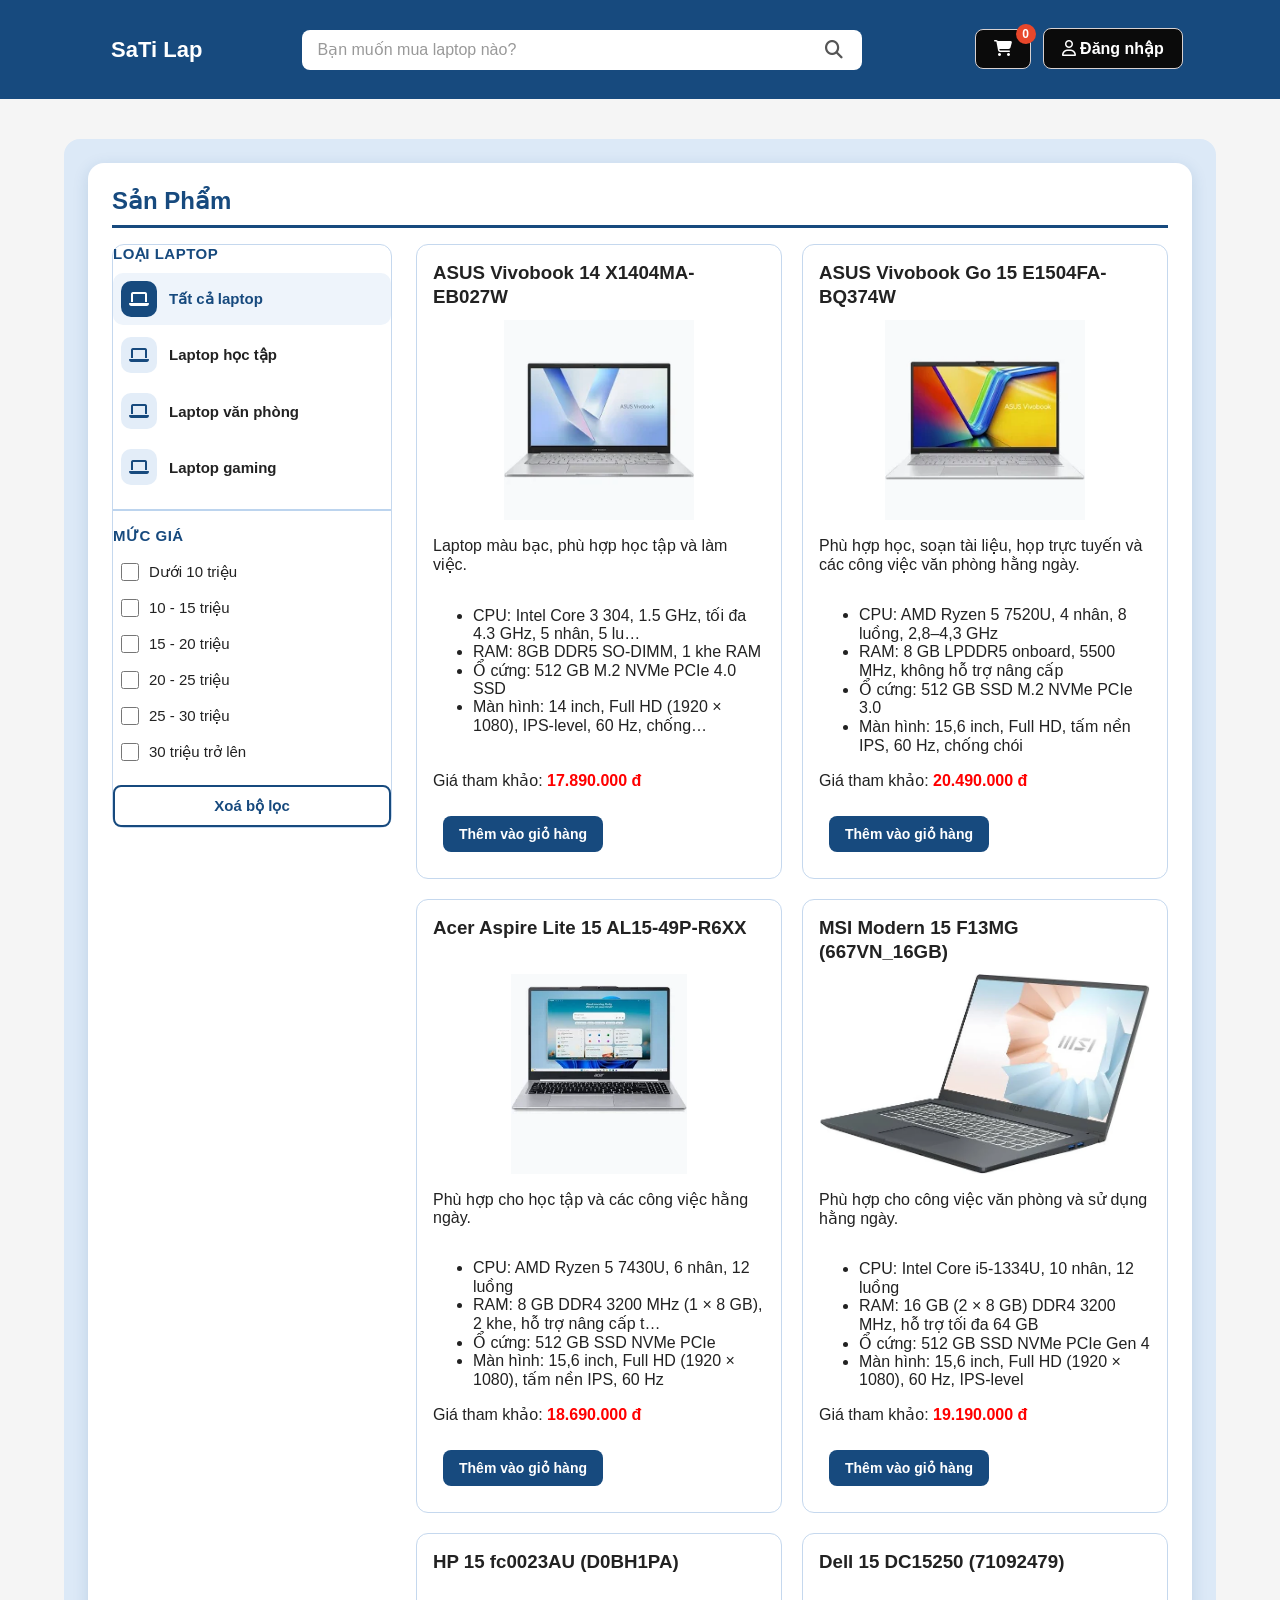
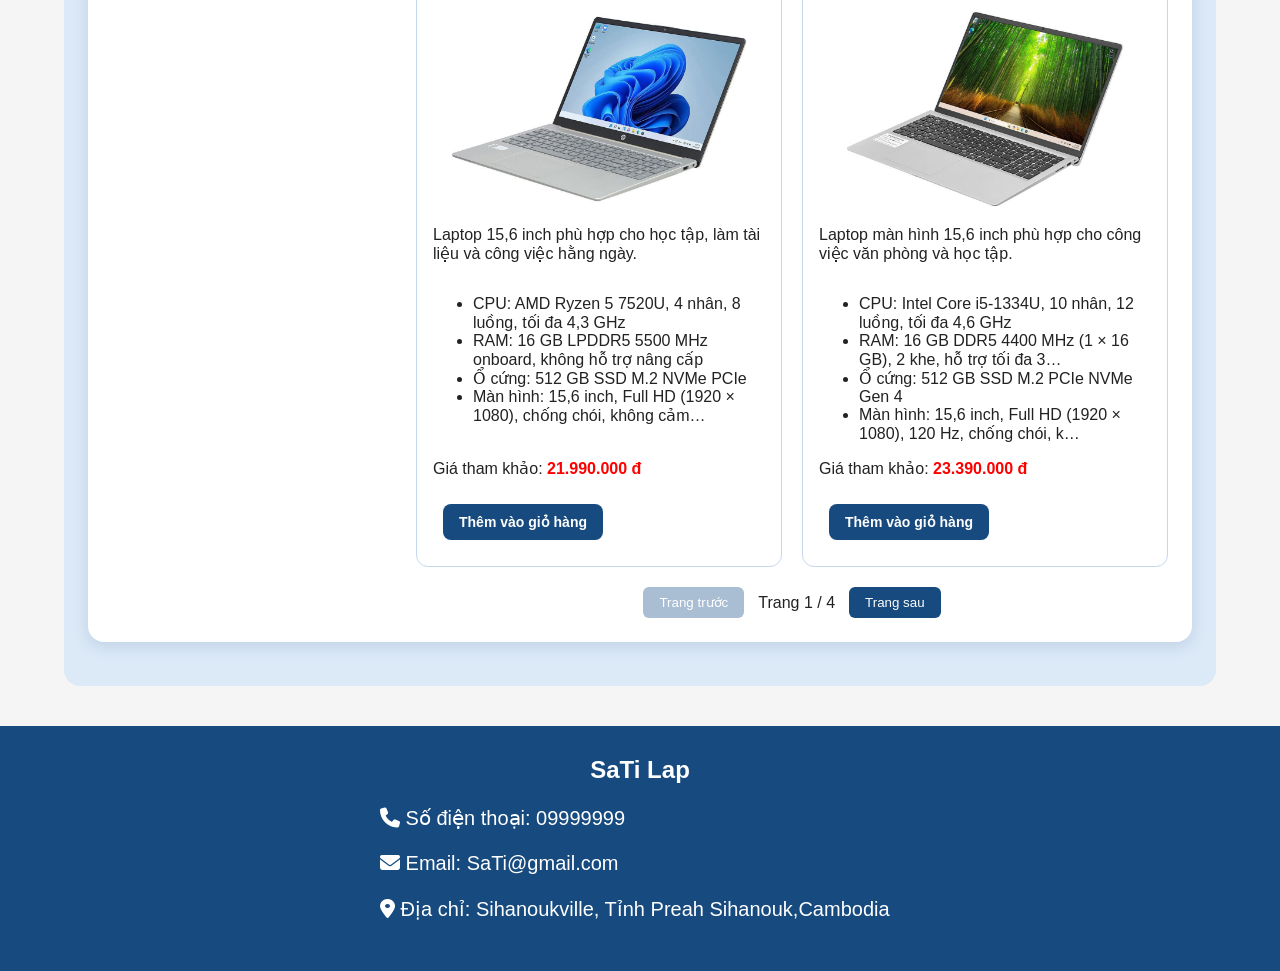
==== commit dd919fc1: "Add site footer with contact information" ====
--- a/index.html
+++ b/index.html
@@ -851,8 +851,14 @@
 
         </section>
     </main>
-
-
+    <footer class="footer">
+        <h2>SaTi Lap</h2>
+        <div class="footer-thong-tin">
+            <p><i class="fa-solid fa-phone" aria-hidden="true"></i> Số điện thoại: 09999999</p>
+            <p><i class="fa-solid fa-envelope" aria-hidden="true"></i> Email: SaTi@gmail.com</p>
+            <p><i class="fa-solid fa-location-dot" aria-hidden="true"></i> Địa chỉ: Sihanoukville, Tỉnh Preah Sihanouk,Cambodia </p>
+        </div>
+    </footer>
 </body>
 
 </html>
--- a/style.css
+++ b/style.css
@@ -854,6 +854,23 @@
     padding: 10px 20px;
     border-radius: 10px;
 }
+
+.footer {
+    background-color: #174a7e;
+    color: white;
+    text-align: center;
+    padding: 10px 20px 28px;
+}
+.footer-thong-tin {
+    max-width: 520px;
+    margin: 0 auto;
+    text-align: left;
+}
+.footer-thong-tin p {
+    margin: 22px 0;
+    font-size: 20px;
+}
+
 
 .bao-hanh {
     margin-bottom: 20px;
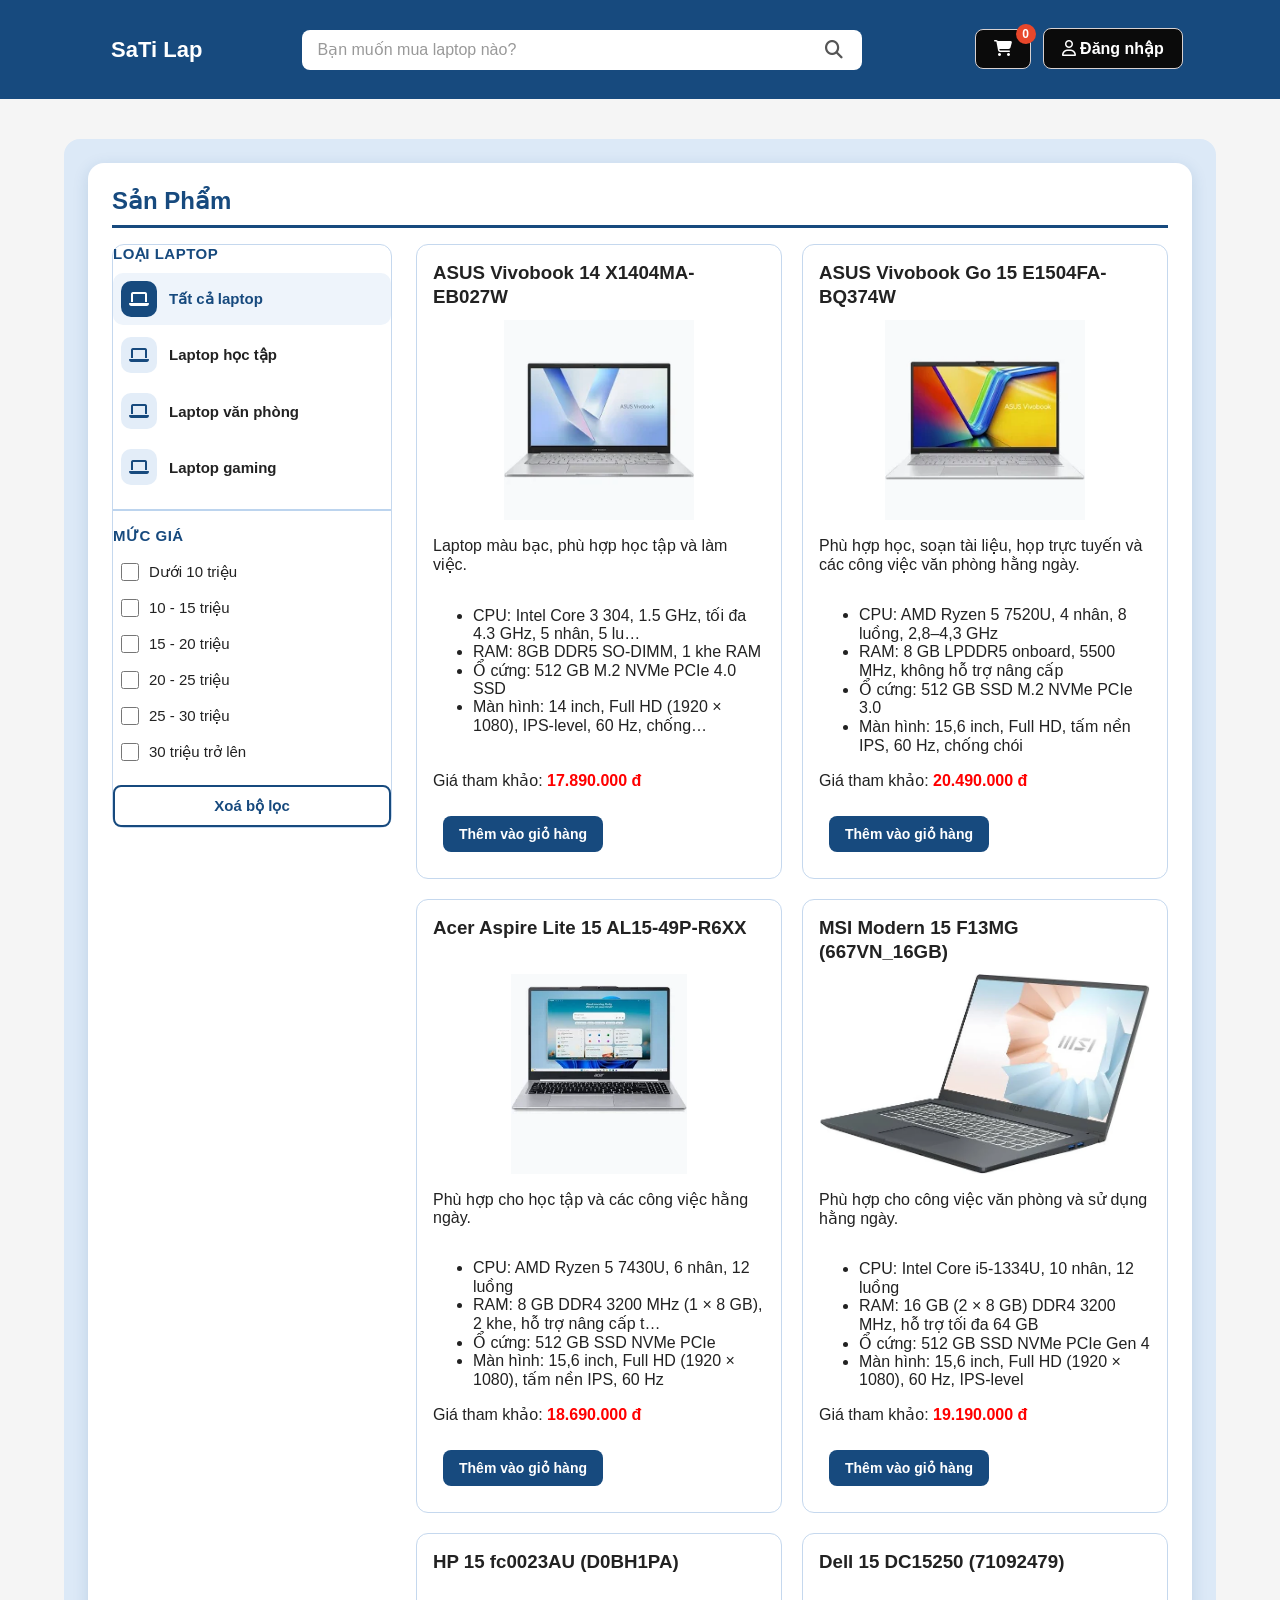
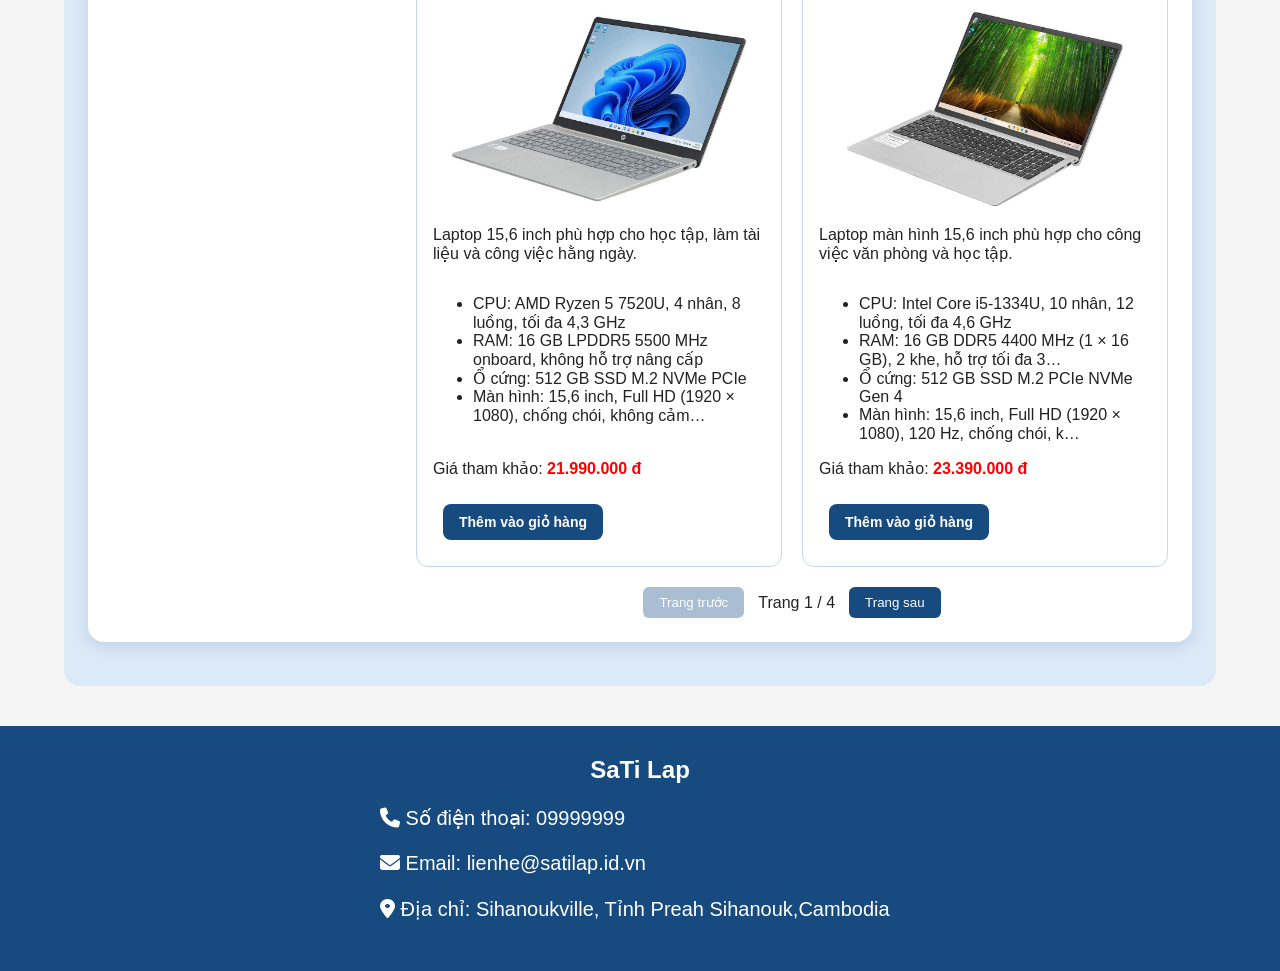
==== commit 34cae4e7: "Update index.html" ====
--- a/index.html
+++ b/index.html
@@ -855,10 +855,10 @@
         <h2>SaTi Lap</h2>
         <div class="footer-thong-tin">
             <p><i class="fa-solid fa-phone" aria-hidden="true"></i> Số điện thoại: 09999999</p>
-            <p><i class="fa-solid fa-envelope" aria-hidden="true"></i> Email: SaTi@gmail.com</p>
+            <p><i class="fa-solid fa-envelope" aria-hidden="true"></i> Email: lienhe@satilap.id.vn</p>
             <p><i class="fa-solid fa-location-dot" aria-hidden="true"></i> Địa chỉ: Sihanoukville, Tỉnh Preah Sihanouk,Cambodia </p>
         </div>
     </footer>
 </body>
 
-</html>+</html>
